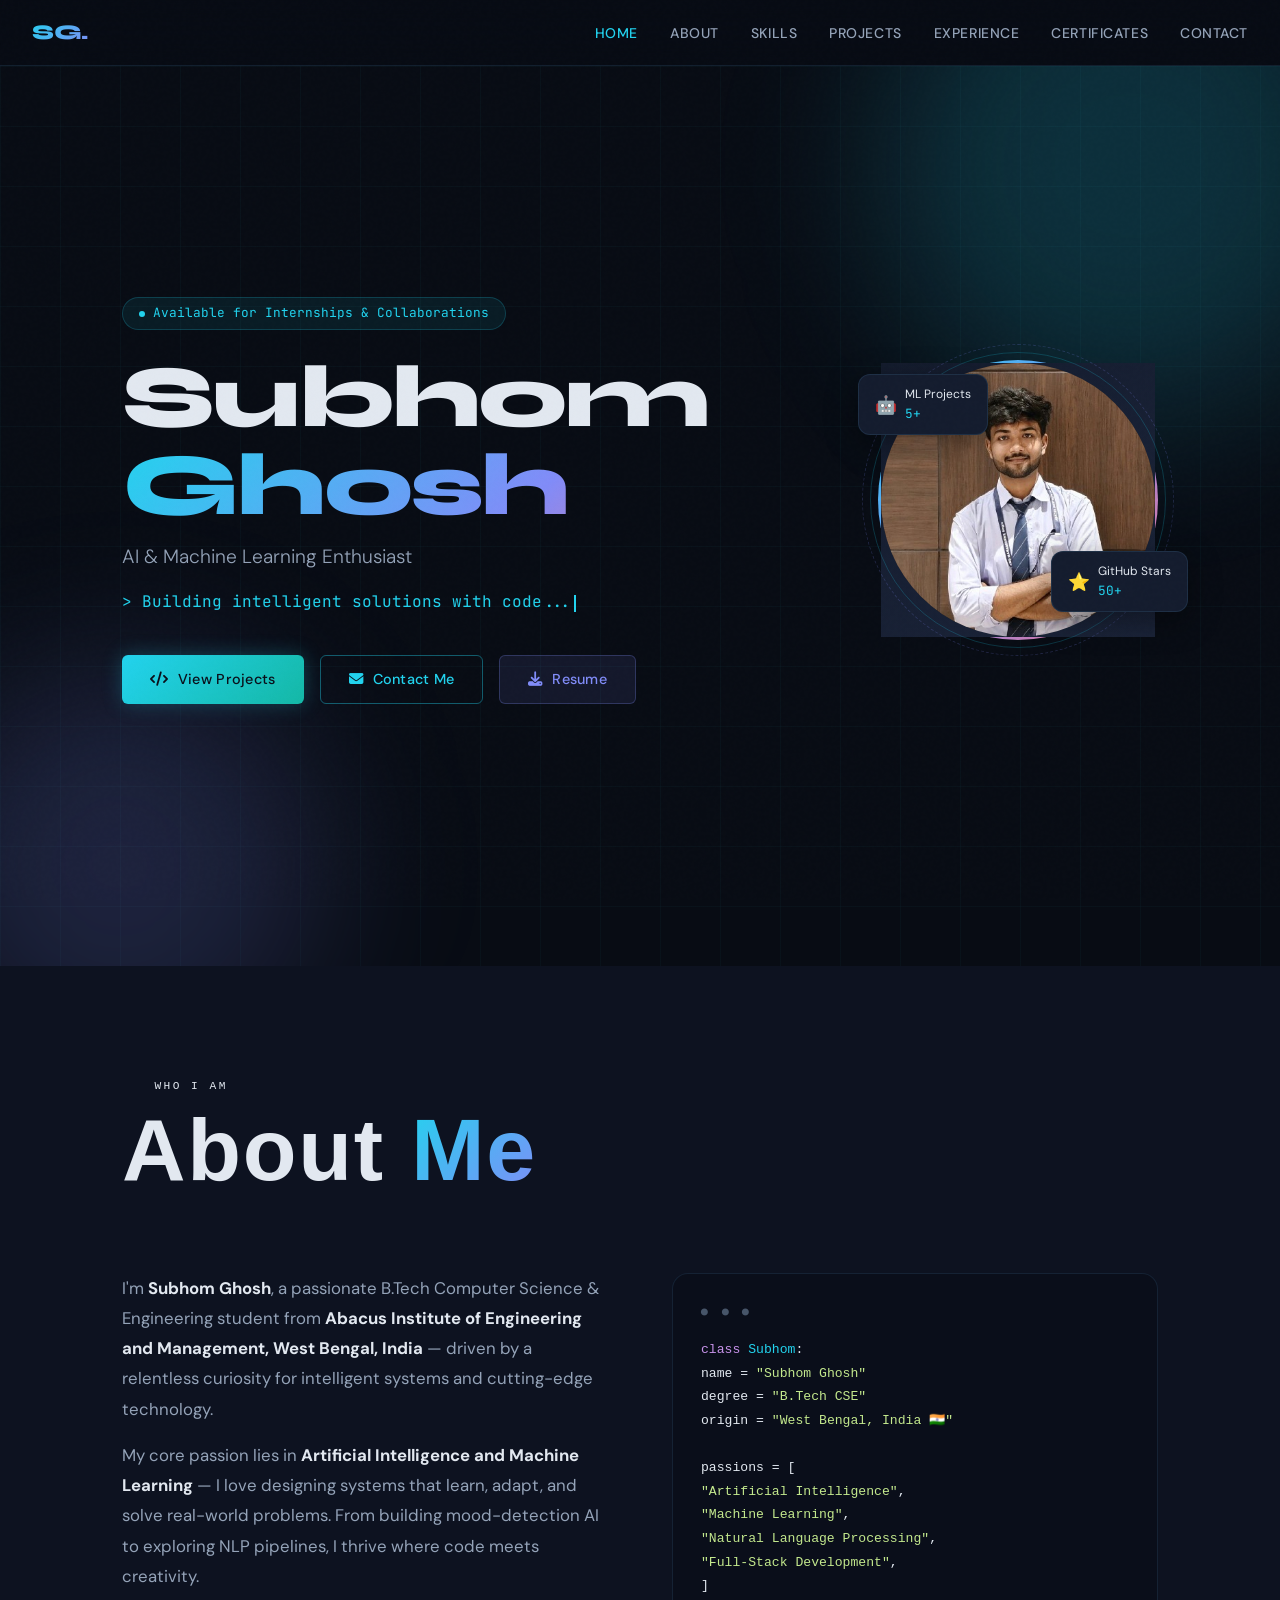
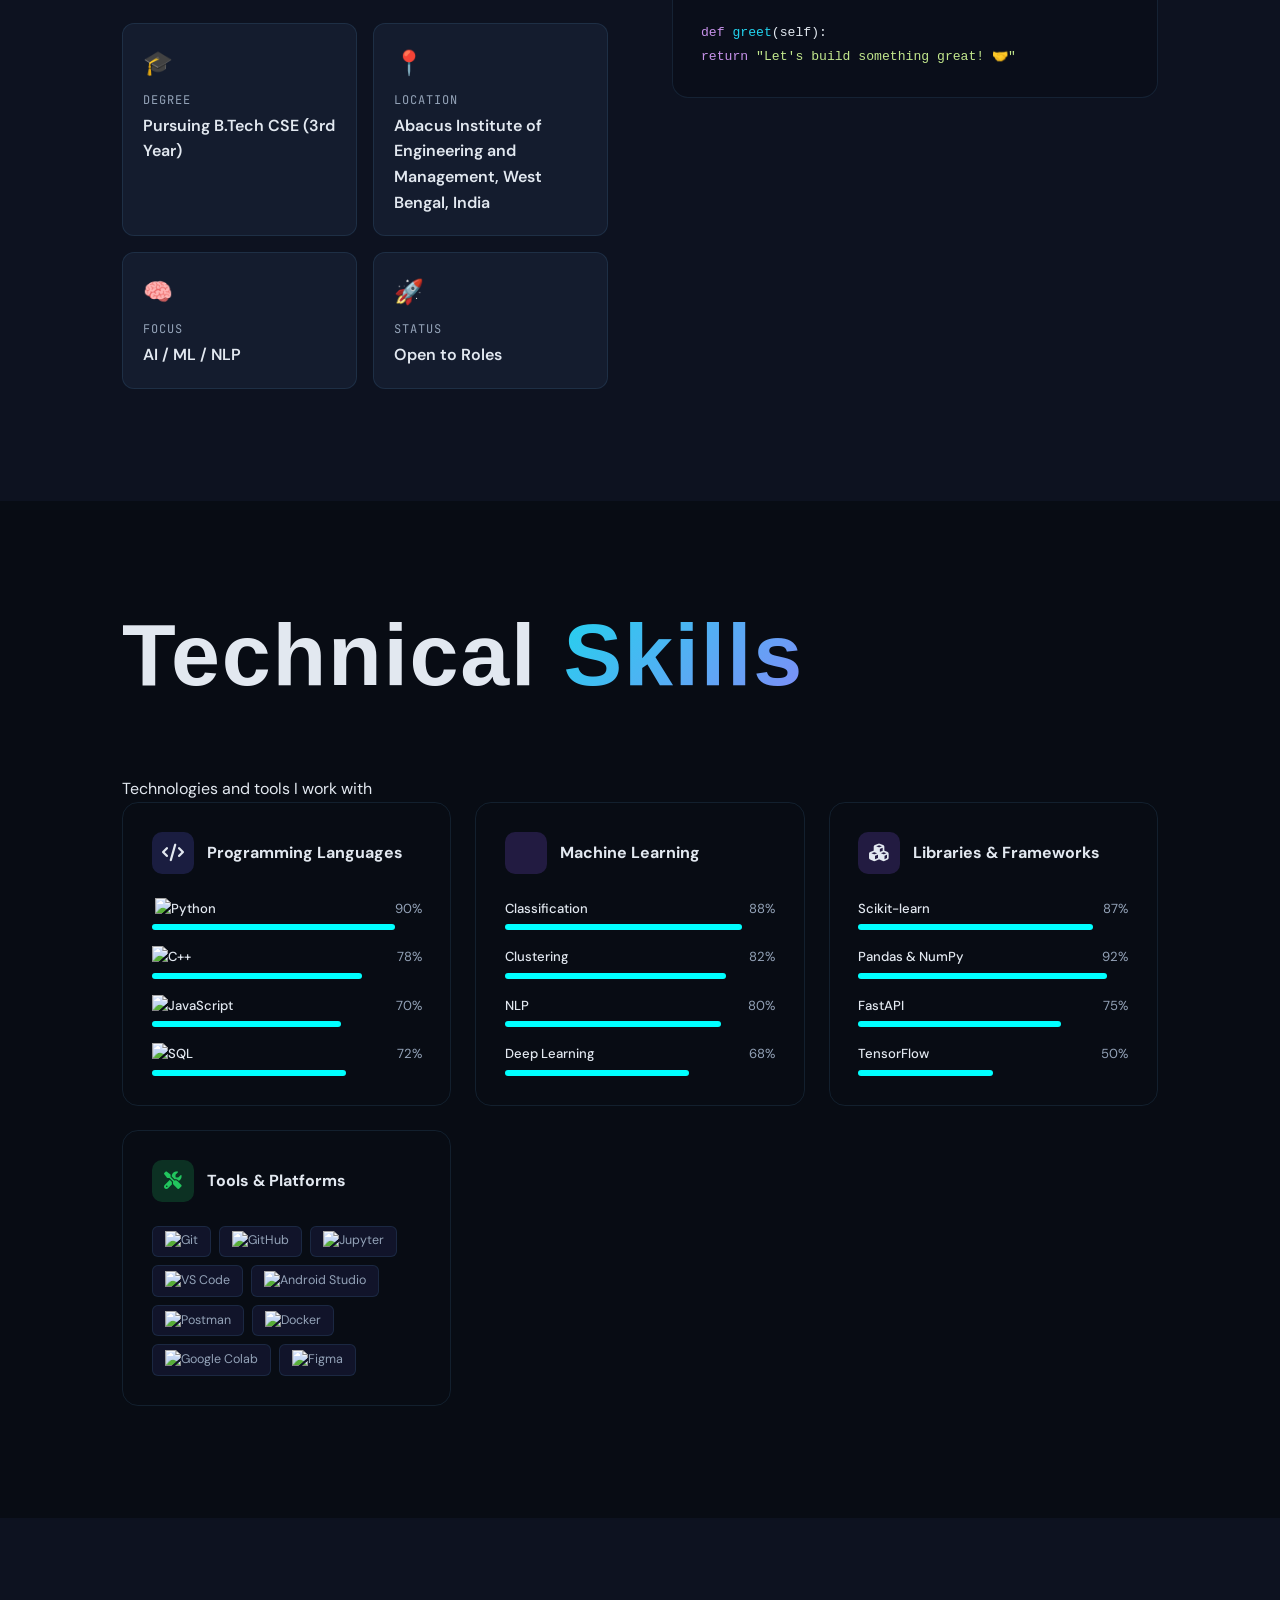
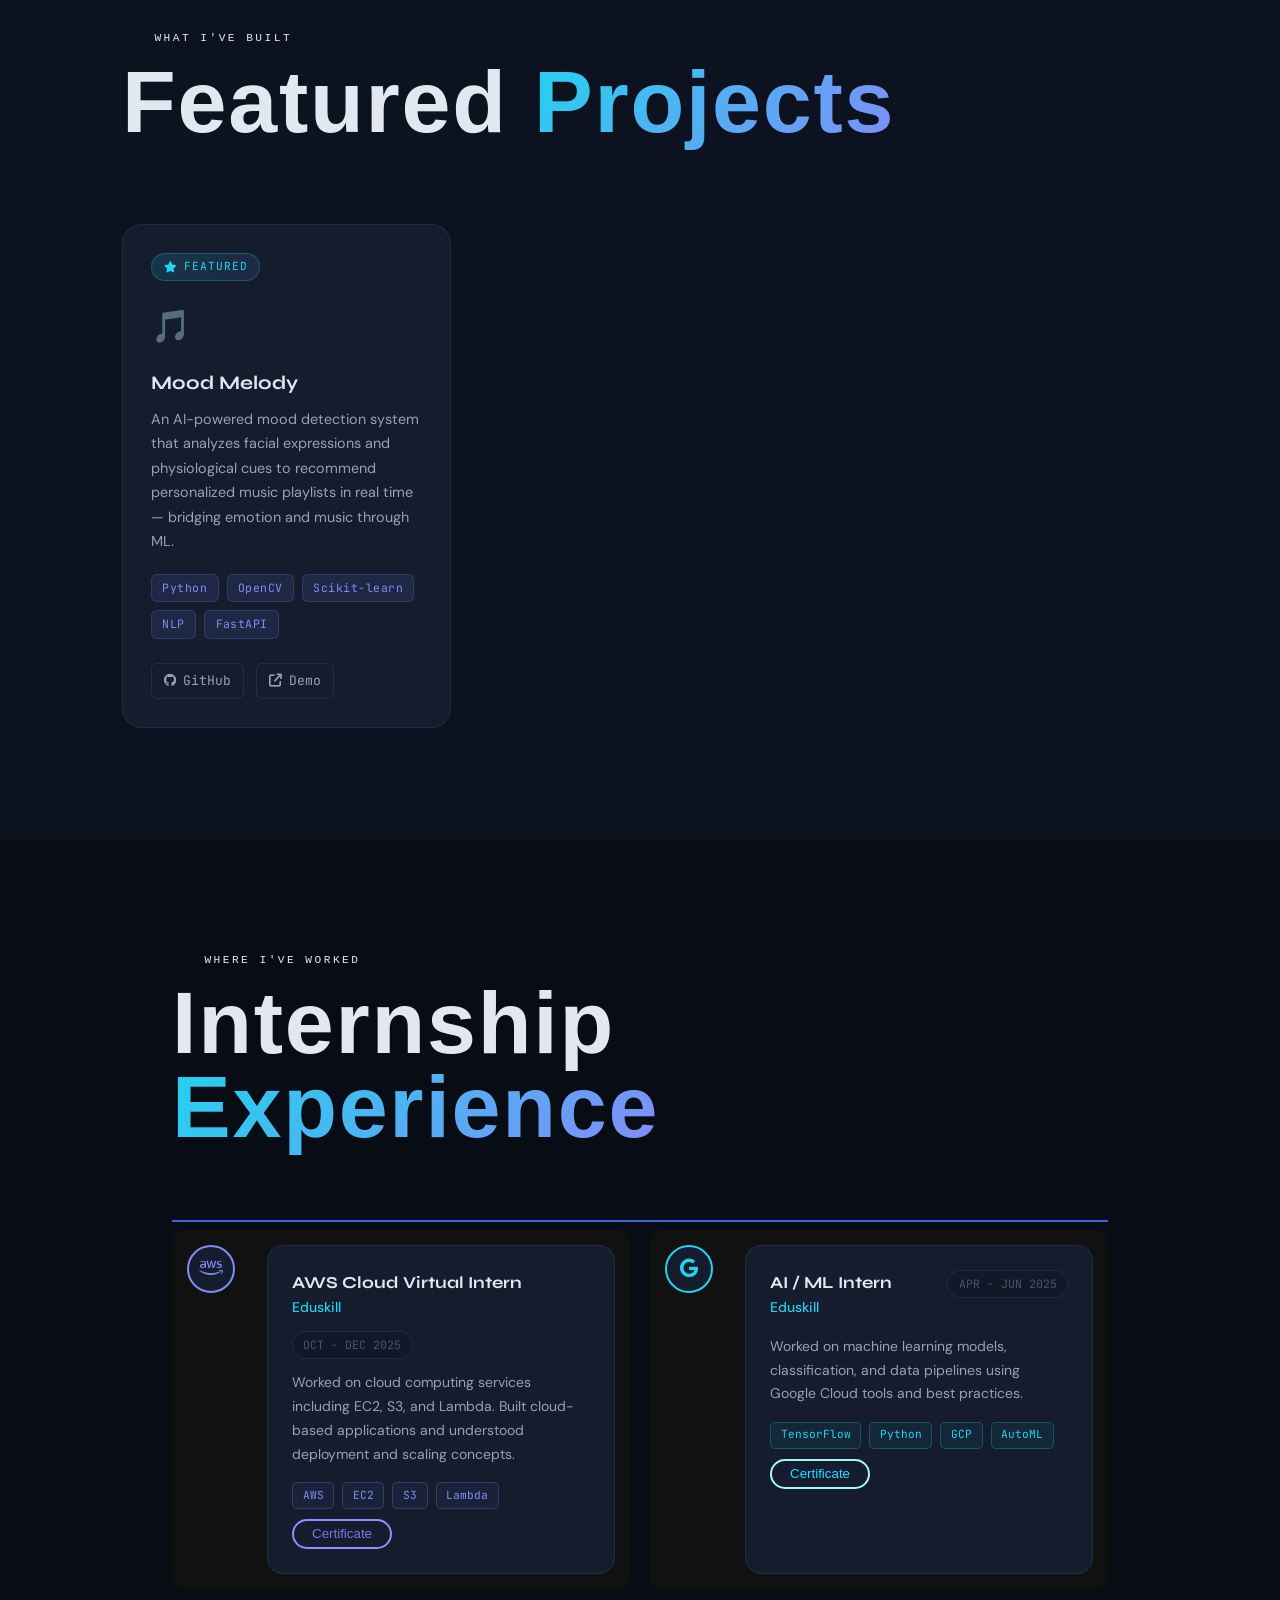
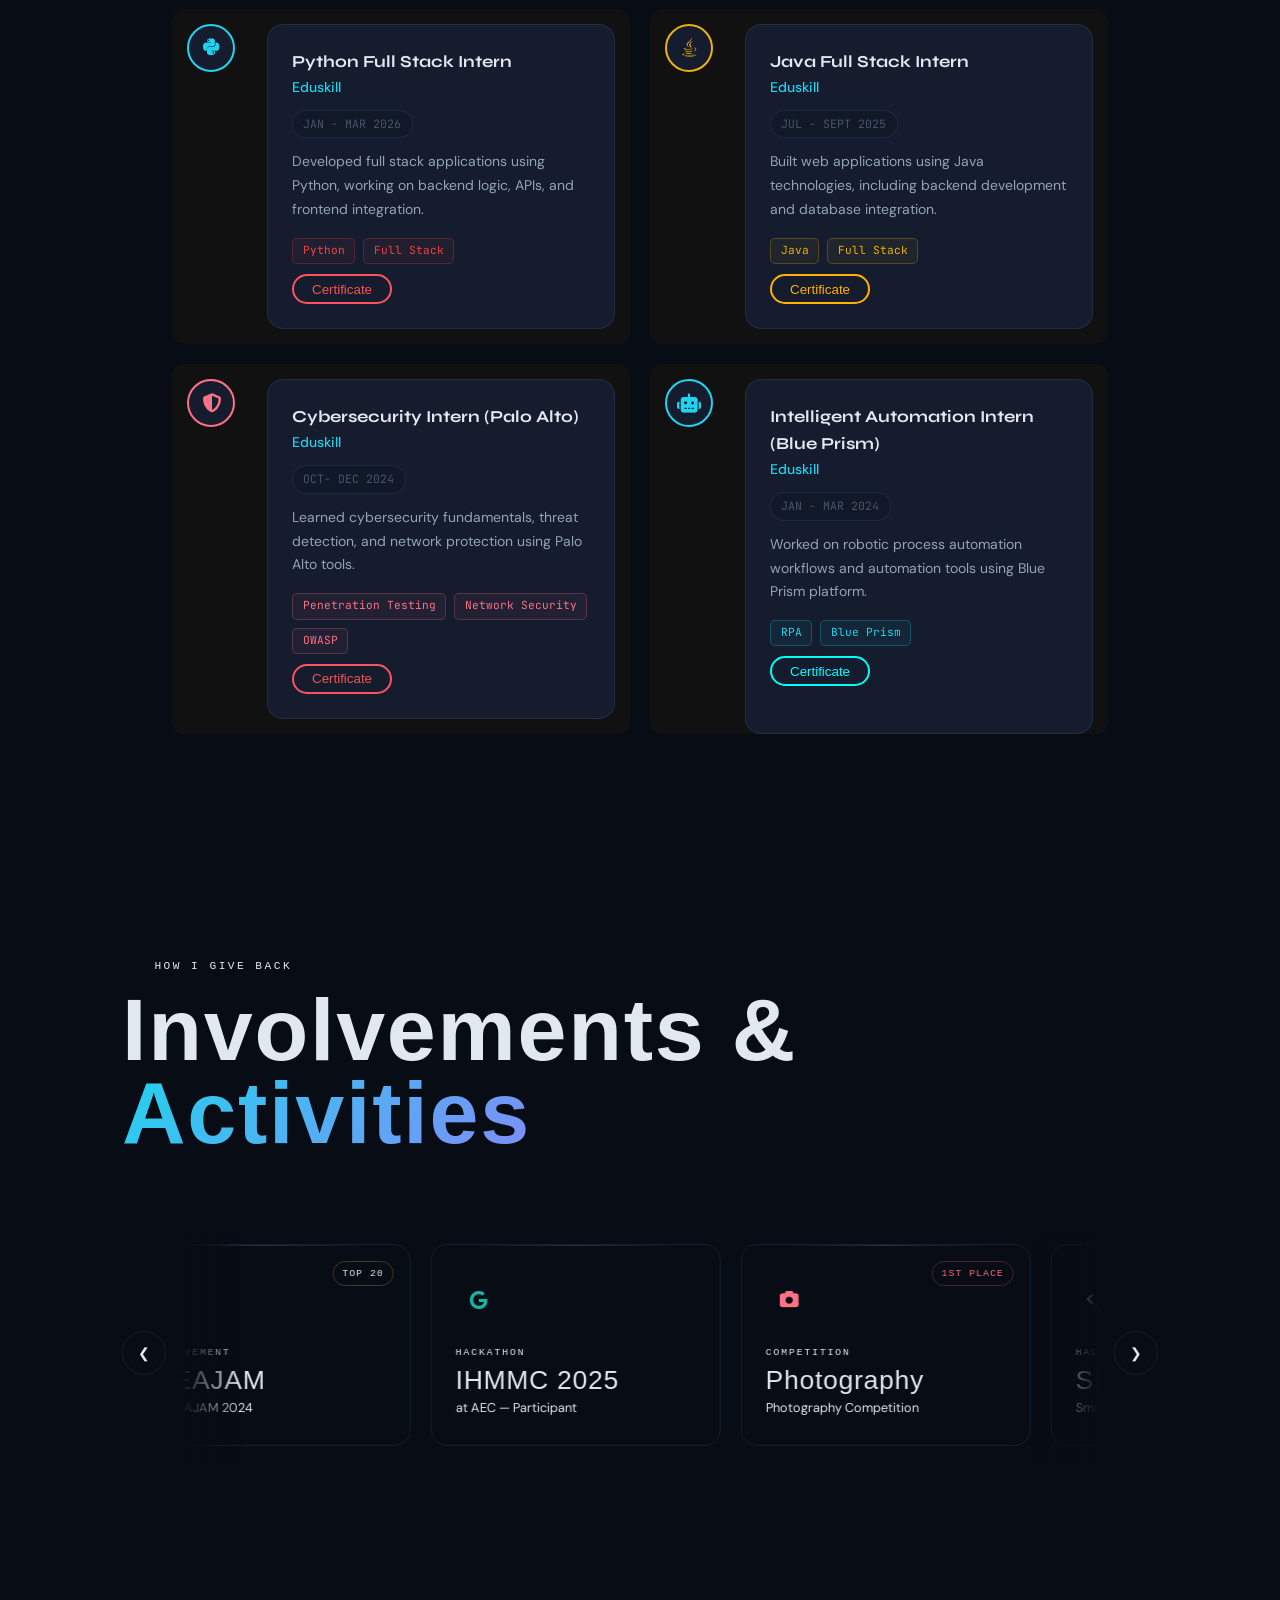
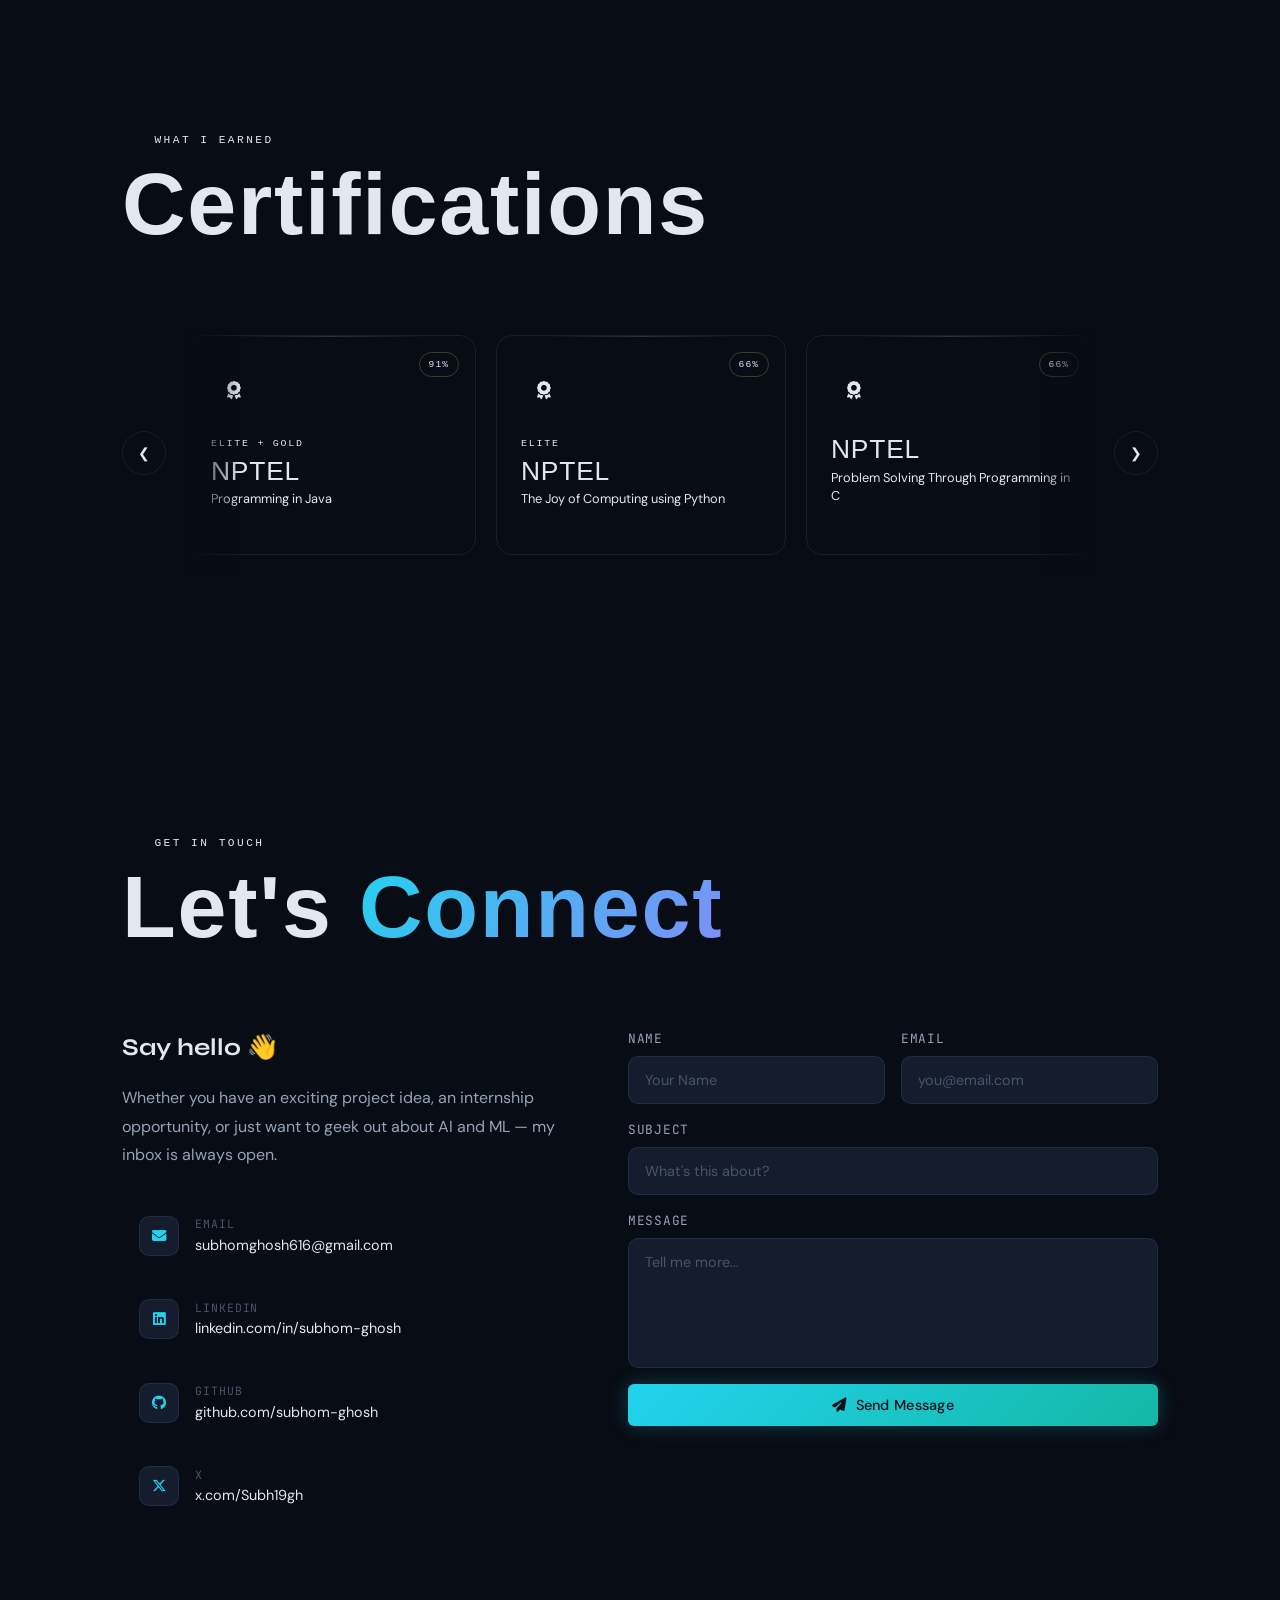
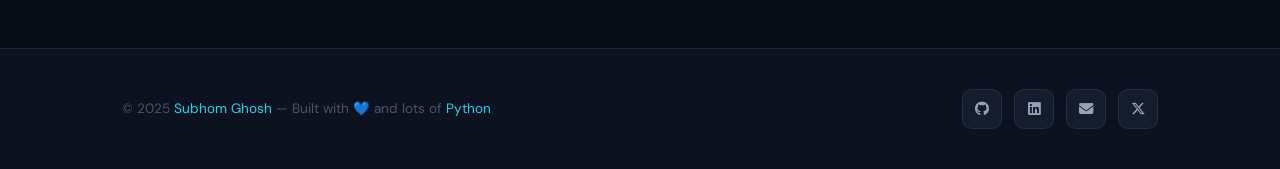
==== index.html @ 0a811b41 "first commit" ====
<!DOCTYPE html>
<html lang="en">

<head>
  <meta charset="UTF-8">
  <meta name="viewport" content="width=device-width, initial-scale=1.0">
  <title>Subhom Ghosh Portfolio</title>
  <link
    href="https://fonts.googleapis.com/css2?family=Syne:wght@400;600;700;800&family=DM+Sans:ital,wght@0,300;0,400;0,500;1,300&family=JetBrains+Mono:wght@400;500&display=swap"
    rel="stylesheet">
  <link rel="stylesheet" href="https://cdnjs.cloudflare.com/ajax/libs/font-awesome/6.5.0/css/all.min.css">
  <link rel="stylesheet" href="css/style.css">
</head>

<body>

  <!-- ─── NAV ────────────────────────────────────────────────────── -->
  <nav id="navbar">
    <div class="nav-logo">SG<span style="color:var(--cyan)">.</span></div>
    <ul class="nav-links" id="nav-links">
      <li><a href="#hero">Home</a></li>
      <li><a href="#about">About</a></li>
      <li><a href="#skills">Skills</a></li>
      <li><a href="#projects">Projects</a></li>
      <li><a href="#experience">Experience</a></li>
      <li><a href="#certifications">Certificates</a></li>
      <li><a href="#contact">Contact</a></li>
    </ul>
    <div class="hamburger" id="hamburger" onclick="toggleNav()">
      <span></span><span></span><span></span>
    </div>
  </nav>

  <!-- ─── HERO ─────────────────────────────────────────────────────── -->
  <section id="hero">

    <div class="orb orb-1"></div>
    <div class="orb orb-2"></div>
    <div class="container">
      <div class="hero-inner">
        <div class="hero-content">
          <div class="hero-badge">
            <span class="dot"></span>
            Available for Internships &amp; Collaborations
          </div>
          <h1 class="hero-name">
            <span class="first">Subhom</span>
            <span class="last">Ghosh</span>
          </h1>
          <p class="hero-title">AI &amp; Machine Learning Enthusiast</p>
          <div class="typed-wrap">
            &gt; <span id="typed-text"></span><span class="cursor"></span>
          </div>
          <div class="hero-actions">
            <a href="#projects" class="btn btn-primary"><i class="fas fa-code"></i> View Projects</a>
            <a href="#contact" class="btn btn-outline"><i class="fas fa-envelope"></i> Contact Me</a>
            <a href="#" class="btn btn-ghost" download><i class="fas fa-download"></i> Resume</a>
          </div>
        </div>

        <div class="hero-avatar">
          <div class="avatar-ring">
            <div class="avatar-inner">
              <div class="avatar-placeholder">
                <img src="images\1755184620330.jpg" alt="">
              </div>
            </div>
          </div>
          <div class="stat-chip chip-1">
            <span class="chip-icon">🤖</span>
            <div>
              <div class="chip-text">ML Projects</div>
              <div class="chip-val">5+</div>
            </div>
          </div>
          <div class="stat-chip chip-2">
            <span class="chip-icon">⭐</span>
            <div>
              <div class="chip-text">GitHub Stars</div>
              <div class="chip-val">50+</div>
            </div>
          </div>
        </div>
      </div>
    </div>
  </section>

  <!-- ─── ABOUT ─────────────────────────────────────────────────── -->
  <section id="about">
    <div class="container">
      <div class="section-label">Who I am</div>
      <div class="section-title">About <span>Me</span></div>
      <div class="divider">
        <div class="divider-line"></div>
      </div>
      <div class="about-grid">
        <div class="about-text reveal">
          <p>I'm <strong>Subhom Ghosh</strong>, a passionate B.Tech Computer Science &amp; Engineering student from
            <strong>Abacus Institute of Engineering and Management, West Bengal, India</strong> — driven by a relentless
            curiosity for intelligent systems and cutting-edge technology.</p>
          <p>My core passion lies in <strong>Artificial Intelligence and Machine Learning</strong> — I love designing
            systems that learn, adapt, and solve real-world problems. From building mood-detection AI to exploring NLP
            pipelines, I thrive where code meets creativity.</p>

          <div class="about-highlights">
            <div class="highlight-card reveal reveal-delay-1">
              <div class="hc-icon">🎓</div>
              <div class="hc-label">Degree</div>
              <div class="hc-val">Pursuing B.Tech CSE (3rd Year)</div>
            </div>
            <div class="highlight-card reveal reveal-delay-2">
              <div class="hc-icon">📍</div>
              <div class="hc-label">Location</div>
              <div class="hc-val">Abacus Institute of Engineering and Management, West Bengal, India</div>
            </div>
            <div class="highlight-card reveal reveal-delay-3">
              <div class="hc-icon">🧠</div>
              <div class="hc-label">Focus</div>
              <div class="hc-val">AI / ML / NLP</div>
            </div>
            <div class="highlight-card reveal reveal-delay-4">
              <div class="hc-icon">🚀</div>
              <div class="hc-label">Status</div>
              <div class="hc-val">Open to Roles</div>
            </div>
          </div>
        </div>
        <div class="code-block reveal reveal-delay-2">
          <code><span class="code-keyword">class</span> <span class="code-fn">Subhom</span>:</code>
          <code>  name   = <span class="code-str">"Subhom Ghosh"</span></code>
          <code>  degree = <span class="code-str">"B.Tech CSE"</span></code>
          <code>  origin = <span class="code-str">"West Bengal, India 🇮🇳"</span></code>
          <code>&nbsp;</code>
          <code>  passions = [</code>
          <code>    <span class="code-str">"Artificial Intelligence"</span>,</code>
          <code>    <span class="code-str">"Machine Learning"</span>,</code>
          <code>    <span class="code-str">"Natural Language Processing"</span>,</code>
          <code>    <span class="code-str">"Full-Stack Development"</span>,</code>
          <code>  ]</code>


          <code>&nbsp;</code>
          <code>  <span class="code-keyword">def</span> <span class="code-fn">greet</span>(self):</code>
          <code>    <span class="code-keyword">return</span> <span class="code-str">"Let's build something great! 🤝"</span></code>
        </div>
      </div>
    </div>
  </section>

  <!-- ─── SKILLS ────────────────────────────────────────────────── -->
  <section id="skills" class="section">
    <div class="container">
      <h2 class="section-title reveal">Technical <span class="gradient-text">Skills</span></h2>
      <div class="divider reveal"></div>
      <p class="section-subtitle reveal">Technologies and tools I work with</p>
      <div class="skills-grid">
        <!-- Programming -->
        <div class="skill-card reveal">
          <div class="skill-card-header">
            <div class="skill-icon purple"><i class="fas fa-code"></i></div>
            <span class="skill-card-title">Programming Languages</span>
          </div>
          <div class="skill-item">
            <div class="skill-row"><span class="name"> &nbsp;<img
                  src="https://images.icon-icons.com/2699/PNG/512/python_logo_icon_168886.png" alt="Python"
                  height="20px" width="20px"></span><span class="pct">90%</span></div>
            <div class="bar-bg" style="width:90% ; background-color:aqua">
              <div class="bar-fill" data-width="90"></div>
            </div>
          </div>
          <div class="skill-item">
            <div class="skill-row"><span class="name"><img
                  src="https://upload.wikimedia.org/wikipedia/commons/thumb/1/18/ISO_C%2B%2B_Logo.svg/1920px-ISO_C%2B%2B_Logo.svg.png"
                  height="20px" width="20px" alt="C++"></span><span class="pct">78%</span></div>
            <div class="bar-bg" style="width:78% ; background-color:aqua">
              <div class="bar-fill" data-width="78"></div>
            </div>
          </div>
          <div class="skill-item">
            <div class="skill-row"><span class="name"><img
                  src="https://static.vecteezy.com/system/resources/previews/027/127/463/non_2x/javascript-logo-javascript-icon-transparent-free-png.png"
                  height="20px" width="20px" alt="JavaScript"></span><span class="pct">70%</span></div>
            <div class="bar-bg" style="width:70% ; background-color:aqua">
              <div class="bar-fill" data-width="70"></div>
            </div>
          </div>
          <div class="skill-item">
            <div class="skill-row"><span class="name"><img
                  src="https://upload.wikimedia.org/wikipedia/commons/8/87/Sql_data_base_with_logo.png" height="20px"
                  width="40px" alt="SQL"></span><span class="pct">72%</span></div>
            <div class="bar-bg" style="width:72% ; background-color:aqua">
              <div class="bar-fill" data-width="72"></div>
            </div>
          </div>
        </div>
        <!-- ML -->
        <div class="skill-card reveal">
          <div class="skill-card-header">
            <div class="skill-icon violet"><i class="fa-solid fa-brain-circuit"></i></div>
            <span class="skill-card-title">Machine Learning</span>
          </div>
          <div class="skill-item">
            <div class="skill-row"><span class="name">Classification</span><span class="pct">88%</span></div>
            <div class="bar-bg" style="width:88% ; background-color:aqua">
              <div class="bar-fill" data-width="88"></div>
            </div>
          </div>
          <div class="skill-item">
            <div class="skill-row"><span class="name">Clustering</span><span class="pct">82%</span></div>
            <div class="bar-bg" style="width:82% ; background-color:aqua">
              <div class="bar-fill" data-width="82"></div>
            </div>
          </div>
          <div class="skill-item">
            <div class="skill-row"><span class="name">NLP</span><span class="pct">80%</span></div>
            <div class="bar-bg" style="width:80% ; background-color:aqua">
              <div class="bar-fill" data-width="80"></div>
            </div>
          </div>
          <div class="skill-item">
            <div class="skill-row"><span class="name">Deep Learning</span><span class="pct">68%</span></div>
            <div class="bar-bg" style="width:68% ; background-color:aqua">
              <div class="bar-fill" data-width="68"></div>
            </div>
          </div>
        </div>
        <!-- Libraries -->
        <div class="skill-card reveal">
          <div class="skill-card-header">
            <div class="skill-icon violet"><i class="fas fa-cubes"></i></div>
            <span class="skill-card-title">Libraries & Frameworks</span>
          </div>
          <div class="skill-item">
            <div class="skill-row"><span class="name">Scikit-learn</span><span class="pct">87%</span></div>
            <div class="bar-bg" style="width:87% ; background-color:aqua">
              <div class="bar-fill" data-width="87"></div>
            </div>
          </div>
          <div class="skill-item">
            <div class="skill-row"><span class="name">Pandas & NumPy</span><span class="pct">92%</span></div>
            <div class="bar-bg" style="width:92% ; background-color:aqua ">
              <div class="bar-fill" data-width="92"></div>
            </div>
          </div>
          <div class="skill-item">
            <div class="skill-row"><span class="name">FastAPI</span><span class="pct">75%</span></div>
            <div class="bar-bg" style="width:75% ; background-color:aqua">
              <div class="bar-fill" data-width="75"></div>
            </div>
          </div>
          <div class="skill-item">
            <div class="skill-row"><span class="name">TensorFlow</span><span class="pct">50%</span></div>
            <div class="bar-bg" style="width:50% ; background-color:aqua">
              <div class="bar-fill" data-width="50"></div>
            </div>
          </div>
        </div>
        <!-- Tools -->
        <div class="skill-card reveal">
          <div class="skill-card-header">
            <div class="skill-icon green"><i class="fas fa-tools"></i></div>
            <span class="skill-card-title">Tools & Platforms</span>
          </div>
          <div class="tool-tags">
            <span class="tool-tag"> <img
                src="https://upload.wikimedia.org/wikipedia/commons/thumb/3/3f/Git_icon.svg/3840px-Git_icon.svg.png"
                height="20px" alt="Git"></i> </span>
            <span class="tool-tag"> <img src="https://i.pinimg.com/736x/64/88/0b/64880b9b0fe5b53bbe3f7280d262b33f.jpg"
                height="20px" alt="GitHub"></span>
            <span class="tool-tag"> <img src="https://apps.memair.com/img/app_logos/jupyter.jpg" height="20px"
                alt="Jupyter"></span>
            <span class="tool-tag"> <img
                src="https://upload.wikimedia.org/wikipedia/commons/9/9a/Visual_Studio_Code_1.35_icon.svg" height="20px"
                alt="VS Code"></span>
            <span class="tool-tag"> <img src="https://keycheck.dev/app-icons/android-studio.png" height="20px"
                alt="Android Studio"></span>
            <span class="tool-tag"> <img
                src="https://th.bing.com/th/id/OIP.z2NK0qb7UTAYD7LpqWvg1QHaHa?o=7rm=3&rs=1&pid=ImgDetMain&o=7&rm=3"
                height="20px" alt="Postman"></span>
            <span class="tool-tag"> <img
                src="https://cdn4.iconfinder.com/data/icons/logos-and-brands/512/97_Docker_logo_logos-1024.png"
                height="20px" alt="Docker"></span>
            <span class="tool-tag"> <img
                src="https://images.seeklogo.com/logo-png/61/1/google-colab-logo-png_seeklogo-611585.png" height="20px"
                alt="Google Colab"></span>
            <span class="tool-tag"> <img
                src="https://thumbs.dreamstime.com/b/figma-mobile-app-icon-transparent-background-vector-illustration-collaborative-web-application-interface-design-361202754.jpg?w=576"
                height="20px" alt="Figma"></span>
          </div>
        </div>
      </div>
    </div>
  </section>

  <!-- ─── PROJECTS ──────────────────────────────────────────────── -->
  <section id="projects">
    <div class="container">
      <div class="section-label">What I've built</div>
      <div class="section-title">Featured <span>Projects</span></div>
      <div class="divider">
        <div class="divider-line"></div>
      </div>
      <div class="projects-grid">

        <!-- Mood Melody -->
        <div class="project-card reveal">
          <div class="project-featured-badge"><i class="fas fa-star"></i> Featured</div>
          <div class="project-icon">🎵</div>
          <div class="project-title">Mood Melody</div>
          <div class="project-desc">An AI-powered mood detection system that analyzes facial expressions and
            physiological cues to recommend personalized music playlists in real time — bridging emotion and music
            through ML.</div>
          <div class="tech-stack">
            <span class="tech-tag">Python</span>
            <span class="tech-tag">OpenCV</span>
            <span class="tech-tag">Scikit-learn</span>
            <span class="tech-tag">NLP</span>
            <span class="tech-tag">FastAPI</span>
          </div>
          <div class="project-links">
            <a href="#" class="project-link"><i class="fab fa-github"></i> GitHub</a>
            <a href="#" class="project-link"><i class="fas fa-arrow-up-right-from-square"></i> Demo</a>
          </div>
        </div>


      </div>
    </div>
  </section>

  <!-- ─── EXPERIENCE ─────────────────────────────────────────────── -->
  <section id="experience">
    <div class="container" style="max-width:1000px;">
      <div class="section-label">Where I've worked</div>
      <div class="section-title">Internship <span>Experience</span></div>
      <div class="divider">
        <div class="divider-line"></div>
      </div>
      <div class="timeline">

        <!-- AWS -->
        <div class="timeline-item reveal">
          <div class="timeline-dot purple"><i class="fa-brands fa-aws"></i></div>
          <div class="timeline-body">
            <div class="timeline-header">
              <div>
                <div class="timeline-role">AWS Cloud Virtual Intern</div>
                <div class="timeline-company">Eduskill</div>
              </div>
              <span class="timeline-date">OCT - DEC 2025</span>
            </div>
            <p class="timeline-desc">Worked on cloud computing services including EC2, S3, and Lambda. Built cloud-based
              applications and understood deployment and scaling concepts.</p>
            <div class="timeline-tags">
              <span class="timeline-tag tag-purple">AWS</span>
              <span class="timeline-tag tag-purple">EC2</span>
              <span class="timeline-tag tag-purple">S3</span>
              <span class="timeline-tag tag-purple">Lambda</span>
            </div>
            <a href="images/cloud virtual internship-subhom.pdf" target="_blank">
              <button class="awsbtn">Certificate</button>
            </a>
          </div>
        </div>

        <!-- AI ML -->
        <div class="timeline-item reveal reveal-delay-1">
          <div class="timeline-dot"><i class="fab fa-google"></i></div>
          <div class="timeline-body">
            <div class="timeline-header">
              <div>
                <div class="timeline-role">AI / ML Intern</div>
                <div class="timeline-company">Eduskill</div>
              </div>
              <span class="timeline-date">APR - JUN 2025</span>
            </div>
            <p class="timeline-desc">Worked on machine learning models, classification, and data pipelines using Google
              Cloud tools and best practices.</p>
            <div class="timeline-tags">
              <span class="timeline-tag tag-cyan">TensorFlow</span>
              <span class="timeline-tag tag-cyan">Python</span>
              <span class="timeline-tag tag-cyan">GCP</span>
              <span class="timeline-tag tag-cyan">AutoML</span>
            </div>
            <a href="images/GOOGLE AIML CERTIFICATES-subhom.pdf" target="_blank">
              <button class="mlbtn">Certificate</button>
            </a>
          </div>
        </div>

        <!-- Python Fullstack -->
        <div class="timeline-item reveal reveal-delay-2">
          <div class="timeline-dot green"><i class="fa-brands fa-python"></i></div>
          <div class="timeline-body">
            <div class="timeline-header">
              <div>
                <div class="timeline-role">Python Full Stack Intern</div>
                <div class="timeline-company">Eduskill</div>
              </div>
              <span class="timeline-date">JAN - MAR 2026</span>
            </div>
            <p class="timeline-desc">Developed full stack applications using Python, working on backend logic, APIs, and
              frontend integration.</p>
            <div class="timeline-tags">
              <span class="timeline-tag tag-red">Python</span>
              <span class="timeline-tag tag-red">Full Stack</span>
            </div>
            <a href="images\Python Fullstack Developer Virtual Internship.pdf" target="_blank"><button
                class="pythonbtn">Certificate</button></a>
          </div>
        </div>

        <!-- Java Fullstack -->
        <div class="timeline-item reveal reveal-delay-3">
          <div class="timeline-dot yellow"><i class="fab fa-java"></i></div>
          <div class="timeline-body">
            <div class="timeline-header">
              <div>
                <div class="timeline-role">Java Full Stack Intern</div>
                <div class="timeline-company">Eduskill</div>
              </div>
              <span class="timeline-date">JUL - SEPT 2025</span>
            </div>
            <p class="timeline-desc">Built web applications using Java technologies, including backend development and
              database integration.</p>
            <div class="timeline-tags">
              <span class="timeline-tag tag-yellow">Java</span>
              <span class="timeline-tag tag-yellow">Full Stack</span>
            </div>
            <a href="images\Eduskill_Java-subhom.pdf" target="_blank">
              <button class="javabtn">Certificate</button>
            </a>
          </div>
        </div>

        <!-- Cybersecurity -->
        <div class="timeline-item reveal reveal-delay-4">
          <div class="timeline-dot rose"><i class="fas fa-shield-halved"></i></div>
          <div class="timeline-body">
            <div class="timeline-header">
              <div>
                <div class="timeline-role">Cybersecurity Intern (Palo Alto)</div>
                <div class="timeline-company">Eduskill</div>
              </div>
              <span class="timeline-date">OCT- DEC 2024</span>
            </div>
            <p class="timeline-desc">Learned cybersecurity fundamentals, threat detection, and network protection using
              Palo Alto tools.</p>
            <div class="timeline-tags">
              <span class="timeline-tag tag-rose">Penetration Testing</span>
              <span class="timeline-tag tag-rose">Network Security</span>
              <span class="timeline-tag tag-rose">OWASP</span>
            </div>
            <a href="images\CYBER.pdf" target="_blank">
              <button class="palobtn">Certificate</button>
            </a>
          </div>
        </div>

        <!-- Blue Prism -->
        <div class="timeline-item reveal reveal-delay-6">
          <div class="timeline-dot cyan"><i class="fas fa-robot"></i></div>
          <div class="timeline-body">
            <div class="timeline-header">
              <div>
                <div class="timeline-role">Intelligent Automation Intern (Blue Prism)</div>
                <div class="timeline-company">Eduskill</div>
              </div>
              <span class="timeline-date">JAN - MAR 2024</span>
            </div>
            <p class="timeline-desc">Worked on robotic process automation workflows and automation tools using Blue
              Prism platform.</p>
            <div class="timeline-tags">
              <span class="timeline-tag tag-cyan">RPA</span>
              <span class="timeline-tag tag-cyan">Blue Prism</span>
            </div>
            <a href="images\SUBHOM   GHOSH  598811.pdf" target="_blank">
              <button class="blueprismbtn">Certificate</button>
            </a>
          </div>
        </div>

      </div>
    </div>
  </section>
  <style>
    .timeline {
      display: grid;
      grid-template-columns: repeat(auto-fit, minmax(300px, 1fr));
      gap: 20px;
      position: relative;
    }

    .timeline::before {
      content: "";
      position: absolute;
      top: -10px;
      left: 0;
      width: 100%;
      height: 2px;
      background: #405DE6;
    }

    /* optional: card look improve */
    .timeline-item {
      background: #111;
      border-radius: 12px;
      padding: 15px;
      transition: 0.3s;
    }

    .timeline-item:hover {
      transform: translateY(-5px);
      box-shadow: 0 8px 20px rgba(0, 0, 0, 0.3);
    }
  </style>

  <!-- ─── INVOLVEMENT────────────────────────────────────────────── -->
  <section id="leadership">
  <div class="container">

    <div class="section-label">How I give back</div>

    <div class="section-title">Involvements &amp; <span>Activities</span></div>

    <div class="divider">
      <div class="divider-line"></div>
    </div>

    <div class="slider-wrapper">
      <button class="slide-btn left" id="btnLeft" aria-label="Previous">&#10094;</button>

      <div class="track-outer">
        <div class="leadership-grid" id="slider">

          <!-- Card 1 — Gold: Top 20 -->
          <div class="leadership-card card-gold">
            <span class="rank-badge rank-gold">Top 20</span>
            <div class="lc-icon icon-gold"><i class="fas fa-award"></i></div>
            <div class="lc-badge">Achievement</div>
            <div class="lc-org">IDEAJAM</div>
            <div class="lc-role">JIS IDEAJAM 2024</div>
          </div>

          <!-- Card 2 — Teal: IHMMC -->
          <div class="leadership-card card-teal">
            <div class="lc-icon icon-teal"><i class="fab fa-google"></i></div>
            <div class="lc-badge">Hackathon</div>
            <div class="lc-org">IHMMC 2025</div>
            <div class="lc-role">at AEC &mdash; Participant</div>
          </div>

          <!-- Card 3 — Rose: Photography -->
          <div class="leadership-card card-rose">
            <span class="rank-badge rank-rose">1st Place</span>
            <div class="lc-icon icon-rose"><i class="fas fa-camera"></i></div>
            <div class="lc-badge">Competition</div>
            <div class="lc-org">Photography</div>
            <div class="lc-role">Photography Competition</div>
          </div>

          <!-- Card 4 — Sky: SIH -->
          <div class="leadership-card card-sky">
            
            <div class="lc-icon icon-sky"><i class="fas fa-code"></i></div>
            <div class="lc-badge">Hackathon</div>
            <div class="lc-org">SIH</div>
            <div class="lc-role">Smart India Hackathon College Level</div>
          </div>

          <!-- Card 5 — Lime: Tech Fest -->
          <div class="leadership-card card-lime">
            <div class="lc-icon icon-lime"><i class="fas fa-laptop-code"></i></div>
            <div class="lc-badge">Event</div>
            <div class="lc-org">Tech Fest</div>
            <div class="lc-role">Participant</div>
          </div>

          <!-- Card 6 — Lime: FOSET -->
          <div class="leadership-card card-violet">
            <div class="lc-icon icon-violet"><i class="fa-brands fa-google-scholar"></i></div>
            <div class="lc-badge">Paper Publication</div>
            <div class="lc-org">FOSET</div>
            <div class="lc-role">Presenter</div>
          </div>


        </div>
      </div>

      <button class="slide-btn right" id="btnRight" aria-label="Next">&#10095;</button>
    </div>

    <!-- Dots -->
    <div class="slider-dots" id="dots"></div>

  </div>
</section>


<!-- Certifications -->
<section id="certifications">
  <div class="container">

    <div class="section-label">What I earned</div>

    <div class="section-title">Certifications </div>

    <div class="divider">
      <div class="divider-line"></div>
    </div>

    <div class="slider-wrapper">
      <button class="slide-btn left" id="btnLeft" aria-label="Previous">&#10094;</button>

      <div class="track-outer">
        <div class="certifications-grid" id="slider">

          <!-- Card 1 — Gold: NPTEL -->
          <div class="certifications-card card-gold">
            <span class="rank-badge rank-gold">91%</span>
            <div class="lc-icon icon-gold"><i class="fas fa-award"></i></div>
            <div class="lc-badge">Elite + Gold</div>
            <div class="lc-org">NPTEL</div>
            <div class="lc-role">Programming in Java</div>
          </div>

          <!-- Card 2 — Teal: NPTEL -->
          <div class="certifications-card card-gold">
            <span class="rank-badge rank-gold">66%</span>
            <div class="lc-icon icon-gold"><i class="fas fa-award"></i></div>
            <div class="lc-badge">Elite</div>
            <div class="lc-org">NPTEL</div>
            <div class="lc-role">The Joy of Computing using Python</div>
          </div>

          <!-- Card 3 — Rose: NPTEL -->
          <div class="certifications-card card-gold">
            <span class="rank-badge rank-gold">66%</span>
            <div class="lc-icon icon-gold"><i class="fas fa-award"></i></div>
            <div class="lc-badge"></div>
            <div class="lc-org">NPTEL</div>
            <div class="lc-role">Problem Solving Through Programming in C</div>
          </div>

          <!-- Card 4 — Sky: SIH -->
          <div class="certifications-card card-sky">
            
            <div class="lc-icon icon-sky"><i class="fa-brands fa-aws"></i></div>
            <div class="lc-badge">Training Badge</div>
            <div class="lc-org">AWS</div>
            <div class="lc-role">AWS Academy Graduate-Cloud Foundation</div>
          </div>

          <!-- Card 5 — Lime: Tech Fest -->
          <div class="certifications-card card-lime">
            <div class="lc-icon icon-lime"><i class="fas fa-laptop-code"></i></div>
            <div class="lc-badge">Event</div>
            <div class="lc-org">Tech Fest</div>
            <div class="lc-role">Participant</div>
          </div>

        </div>
      </div>

      <button class="slide-btn right" id="btnRight" aria-label="Next">&#10095;</button>
    </div>

    <!-- Dots -->
    <div class="slider-dots" id="dots"></div>

  </div>
</section>




  <!-- ─── CONTACT ───────────────────────────────────────────────── -->
  <section id="contact">
    <div class="container">
      <div class="section-label">Get in touch</div>
      <div class="section-title">Let's <span>Connect</span></div>
      <div class="divider">
        <div class="divider-line"></div>
      </div>
      <div class="contact-layout">
        <div class="contact-info reveal">
          <h3>Say hello 👋</h3>
          <p>Whether you have an exciting project idea, an internship opportunity, or just want to geek out about AI and
            ML — my inbox is always open.</p>
          <a href="mailto:subhomghosh616@gmail.com" class="contact-item">
            <div class="contact-item-icon"><i class="fas fa-envelope"></i></div>
            <div>
              <div class="contact-item-label">Email</div>
              <div class="contact-item-val">subhomghosh616@gmail.com</div>
            </div>
          </a>
          <a href="https://www.linkedin.com/in/subhom-ghosh-6034342a8/" target="_blank" class="contact-item">
            <div class="contact-item-icon"><i class="fab fa-linkedin"></i></div>
            <div>
              <div class="contact-item-label">LinkedIn</div>
              <div class="contact-item-val">linkedin.com/in/subhom-ghosh</div>
            </div>
          </a>
          <a href="https://github.com/subhom-ghosh" target="_blank" class="contact-item">
            <div class="contact-item-icon"><i class="fab fa-github"></i></div>
            <div>
              <div class="contact-item-label">GitHub</div>
              <div class="contact-item-val">github.com/subhom-ghosh</div>
            </div>
          </a>
          <a href="https://x.com/Subh19gh" target="_blank" class="contact-item">
            <div class="contact-item-icon"><i class="fa-brands fa-x-twitter"></i></div>
            <div>
              <div class="contact-item-label">X</div>
              <div class="contact-item-val">x.com/Subh19gh</div>
            </div>
          </a>
        </div>

        <form class="contact-form reveal reveal-delay-1" onsubmit="handleSubmit(event)">
          <div class="form-row">
            <div class="form-group">
              <label for="name">Name</label>
              <input id="name" type="text" placeholder="Your Name" required>
            </div>
            <div class="form-group">
              <label for="email">Email</label>
              <input id="email" type="email" placeholder="you@email.com" required>
            </div>
          </div>
          <div class="form-group">
            <label for="subject">Subject</label>
            <input id="subject" type="text" placeholder="What's this about?">
          </div>
          <div class="form-group">
            <label for="message">Message</label>
            <textarea id="message" placeholder="Tell me more..." required></textarea>
          </div>
          <button type="submit" class="btn btn-primary" style="width:100%;justify-content:center;">
            <i class="fas fa-paper-plane"></i> Send Message
          </button>
        </form>
      </div>
    </div>
  </section>

  <!-- ─── FOOTER ────────────────────────────────────────────────── -->
  <footer>
    <div class="container">
      <div class="footer-inner">
        <div class="footer-copy">
          © 2025 <span>Subhom Ghosh</span> — Built with 💙 and lots of <span>Python</span>
        </div>
        <div class="social-links">
          <a href="https://github.com/subhom-ghosh" target="_blank" class="social-link"><i
              class="fab fa-github"></i></a>
          <a href="https://www.linkedin.com/in/subhom-ghosh-6034342a8/" target="_blank" class="social-link"><i
              class="fab fa-linkedin"></i></a>
          <a href="mailto:subhomghosh616@gmail.com" class="social-link"><i class="fas fa-envelope"></i></a>
          <a href="https://x.com/Subh19gh" target="_blank" class="social-link"><i
              class="fab fa-x-twitter"></i></a>
        </div>
      </div>
    </div>
  </footer>
  <script src="js/script.js"></script>

</body>

<script src="https://cdn.jsdelivr.net/npm/emailjs-com@3/dist/email.min.js"></script>

</html>
---- css/style.css ----
/* ─── RESET & VARIABLES ─────────────────────────────────────── */
  *, *::before, *::after { box-sizing: border-box; margin: 0; padding: 0; }

  :root {
    --bg:        #080c14;
    --bg2:       #0d1220;
    --bg3:       #111827;
    --surface:   #141c2e;
    --surface2:  #1a2338;
    --border:    rgba(99,179,237,.12);
    --cyan:      #22d3ee;
    --teal:      #14b8a6;
    --indigo:    #818cf8;
    --rose:      #fb7185;
    --text:      #e2e8f0;
    --muted:     #94a3b8;
    --dim:       #475569;
    --glow-c:    rgba(34,211,238,.18);
    --glow-i:    rgba(129,140,248,.18);
    --blue: #3b82f6;
    --yellow: #eab308;
    --red: #ef4444;
    --green: #22c55e;
    --font-head: 'Syne', sans-serif;
    --font-body: 'DM Sans', sans-serif;
    --font-mono: 'JetBrains Mono', monospace;
  }

  html { scroll-behavior: smooth; }
  body {
    font-family: var(--font-body);
    background: var(--bg);
    color: var(--text);
    overflow-x: hidden;
    line-height: 1.6;
  }

  /* ─── SCROLLBAR ──────────────────────────────────────────────── */
  ::-webkit-scrollbar { width: 4px; }
  ::-webkit-scrollbar-track { background: var(--bg); }
  ::-webkit-scrollbar-thumb { background: var(--cyan); border-radius: 2px; }

  /* ─── NOISE OVERLAY ──────────────────────────────────────────── */
  body::before {
    content: '';
    position: fixed; inset: 0;
    background-image: url("data:image/svg+xml,%3Csvg viewBox='0 0 256 256' xmlns='http://www.w3.org/2000/svg'%3E%3Cfilter id='n'%3E%3CfeTurbulence type='fractalNoise' baseFrequency='0.9' numOctaves='4' stitchTiles='stitch'/%3E%3C/filter%3E%3Crect width='100%25' height='100%25' filter='url(%23n)' opacity='0.03'/%3E%3C/svg%3E");
    pointer-events: none; z-index: 9999; opacity: .4;
  }

  /* ─── NAV ────────────────────────────────────────────────────── */
  nav {
    position: fixed; top: 0; left: 0; right: 0; z-index: 100;
    padding: 1rem 2rem;
    display: flex; align-items: center; justify-content: space-between;
    background: rgba(8,12,20,.8);
    backdrop-filter: blur(16px);
    border-bottom: 1px solid var(--border);
    transition: all .3s;
  }
  .nav-logo {
    font-family: var(--font-head); font-weight: 800; font-size: 1.3rem;
    background: linear-gradient(135deg, var(--cyan), var(--indigo));
    -webkit-background-clip: text; background-clip: text; -webkit-text-fill-color: transparent;
    letter-spacing: -.02em;
  }
  .nav-links { display: flex; gap: 2rem; list-style: none; }
  .nav-links a {
    color: var(--muted); text-decoration: none; font-size: .875rem;
    font-weight: 500; letter-spacing: .04em; text-transform: uppercase;
    transition: color .2s; position: relative;
  }
  .nav-links a::after {
    content: ''; position: absolute; bottom: -4px; left: 0; right: 0;
    height: 1px; background: var(--cyan); transform: scaleX(0);
    transition: transform .25s; transform-origin: left;
  }
  .nav-links a:hover { color: var(--cyan); }
  .nav-links a:hover::after { transform: scaleX(1); }
  .hamburger { display: none; flex-direction: column; gap: 5px; cursor: pointer; }
  .hamburger span { display: block; width: 24px; height: 2px; background: var(--muted); transition: .3s; }

  /* ─── SECTION BASICS ─────────────────────────────────────────── */
  section { padding: 7rem 0; }
  .container { max-width: 1100px; margin: 0 auto; padding: 0 2rem; }
  .section-label {
    font-family: var(--font-mono); font-size: .75rem; color: var(--cyan);
    letter-spacing: .15em; text-transform: uppercase; margin-bottom: .75rem;
  }
  .section-title {
    font-family: var(--font-head); font-size: clamp(2rem,4vw,2.8rem);
    font-weight: 800; line-height: 1.1; color: var(--text); margin-bottom: 1.25rem;
  }
  .section-title span {
    background: linear-gradient(135deg, var(--cyan), var(--indigo));
    -webkit-background-clip: text; -webkit-text-fill-color: transparent;
  }
  .divider {
    display: flex; align-items: center; gap: 1rem; margin-bottom: 3.5rem;
  }
  .divider-line {
    height: 1px; flex: 1;
    background: linear-gradient(to right, var(--cyan), transparent);
  }

  /* ─── BUTTONS ────────────────────────────────────────────────── */
  .btn {
    display: inline-flex; align-items: center; gap: .6rem;
    padding: .75rem 1.75rem; border-radius: 6px; font-weight: 500;
    font-size: .9rem; cursor: pointer; transition: all .25s; text-decoration: none;
    font-family: var(--font-body); letter-spacing: .02em; border: none;
  }
  .btn-primary {
    background: linear-gradient(135deg, var(--cyan), var(--teal));
    color: #0a0f1a; box-shadow: 0 0 20px rgba(34,211,238,.25);
  }
  .btn-primary:hover { transform: translateY(-2px); box-shadow: 0 0 32px rgba(34,211,238,.45); }
  .btn-outline {
    background: transparent; color: var(--cyan);
    border: 1px solid rgba(34,211,238,.4);
  }
  .btn-outline:hover { background: rgba(34,211,238,.08); border-color: var(--cyan); transform: translateY(-2px); }
  .btn-ghost {
    background: rgba(129,140,248,.1); color: var(--indigo);
    border: 1px solid rgba(129,140,248,.25);
  }
  .btn-ghost:hover { background: rgba(129,140,248,.2); transform: translateY(-2px); }

  /* ─── HERO ───────────────────────────────────────────────────── */
  #hero {
    min-height: 100vh; display: flex; align-items: center;
    position: relative; overflow: hidden;
    padding-top: 5rem;
  }
  /* Animated grid background */
  #hero::before {
    content: '';
    position: absolute; inset: 0;
    background-image:
      linear-gradient(rgba(34,211,238,.03) 1px, transparent 1px),
      linear-gradient(90deg, rgba(34,211,238,.03) 1px, transparent 1px);
    background-size: 60px 60px;
    animation: gridScroll 20s linear infinite;
  }
  @keyframes gridScroll {
    0% { transform: translateY(0); }
    100% { transform: translateY(60px); }
  }
  /* Glowing orbs */
  .orb {
    position: absolute; border-radius: 50%; filter: blur(80px);
    animation: orb-float 8s ease-in-out infinite;
    pointer-events: none;
  }
  .orb-1 { width: 500px; height: 500px; background: var(--glow-c); top: -150px; right: -100px; }
  .orb-2 { width: 400px; height: 400px; background: var(--glow-i); bottom: -100px; left: -80px; animation-delay: -4s; }
  @keyframes orb-float {
    0%,100% { transform: translate(0,0) scale(1); }
    50% { transform: translate(20px,-30px) scale(1.05); }
  }

  .hero-inner {
    display: grid; grid-template-columns: 1fr auto; gap: 4rem;
    align-items: center; position: relative; z-index: 1; width: 100%;
  }
  .hero-badge {
    display: inline-flex; align-items: center; gap: .5rem;
    background: rgba(34,211,238,.08); border: 1px solid rgba(34,211,238,.2);
    border-radius: 100px; padding: .35rem 1rem; font-size: .8rem;
    color: var(--cyan); font-family: var(--font-mono); margin-bottom: 1.5rem;
    animation: fadeUp .6s ease both;
  }
  .hero-badge .dot {
    width: 6px; height: 6px; border-radius: 50%; background: var(--cyan);
    animation: pulse 2s ease infinite;
  }
  @keyframes pulse {
    0%,100% { opacity: 1; transform: scale(1); }
    50% { opacity: .5; transform: scale(.8); }
  }
  .hero-name {
    font-family: var(--font-head); font-size: clamp(3rem,7vw,5.5rem);
    font-weight: 800; line-height: 1; letter-spacing: -.03em;
    margin-bottom: .75rem;
    animation: fadeUp .6s .1s ease both;
  }
  .hero-name .first { display: block; color: var(--text); }
  .hero-name .last {
    display: block;
    background: linear-gradient(135deg, var(--cyan) 0%, var(--indigo) 60%, var(--rose) 100%);
    -webkit-background-clip: text; -webkit-text-fill-color: transparent;
  }
  .hero-title {
    font-size: clamp(1rem,2vw,1.2rem); color: var(--muted);
    margin-bottom: 1rem; font-weight: 300;
    animation: fadeUp .6s .2s ease both;
  }
  .typed-wrap {
    font-family: var(--font-mono); font-size: clamp(.85rem,1.5vw,1rem);
    color: var(--cyan); margin-bottom: 2.5rem; min-height: 1.6em;
    animation: fadeUp .6s .3s ease both;
  }
  .cursor {
    display: inline-block; width: 2px; height: 1.1em;
    background: var(--cyan); margin-left: 2px; vertical-align: text-bottom;
    animation: blink .8s step-end infinite;
  }
  @keyframes blink { 0%,100% { opacity: 1; } 50% { opacity: 0; } }
  .hero-actions {
    display: flex; flex-wrap: wrap; gap: 1rem;
    animation: fadeUp .6s .4s ease both;
  }

  /* Profile image */
  .hero-avatar {
    position: relative; animation: fadeUp .6s .2s ease both;
    flex-shrink: 0;
  }
  .avatar-ring {
    width: 280px; height: 280px; border-radius: 50%;
    background: linear-gradient(135deg, var(--cyan), var(--indigo), var(--rose));
    padding: 3px; position: relative;
  }
  .avatar-ring::before {
    content: '';
    position: absolute; inset: -8px; border-radius: 50%;
    border: 1px solid rgba(34,211,238,.2);
    animation: spin 8s linear infinite;
  }
  .avatar-ring::after {
    content: '';
    position: absolute; inset: -16px; border-radius: 50%;
    border: 1px dashed rgba(129,140,248,.2);
    animation: spin 12s linear infinite reverse;
  }
  @keyframes spin { to { transform: rotate(360deg); } }
  .avatar-inner img{
    width: 100%; height: 100%; border-radius: 50%;
    object-fit: contain;
    background: var(--bg2);
    display: flex; align-items: center; justify-content: center;
    overflow: hidden;
  }
  .avatar-placeholder {
    width: 100%; height: 100%;
    background: linear-gradient(145deg, var(--surface) 0%, var(--surface2) 100%);
    display: flex; align-items: center; justify-content: center;
    font-size: 5rem; color: var(--cyan); user-select: none;
  }
  .avatar-placeholder i { opacity: .6; }

  /* Floating stat chips */
  .stat-chip {
    position: absolute; background: var(--surface);
    border: 1px solid var(--border); border-radius: 12px;
    padding: .6rem 1rem; display: flex; align-items: center; gap: .5rem;
    box-shadow: 0 8px 32px rgba(0,0,0,.4); white-space: nowrap;
    animation: float 6s ease-in-out infinite;
  }
  .stat-chip .chip-icon { font-size: 1.1rem; }
  .stat-chip .chip-text { font-size: .75rem; }
  .stat-chip .chip-val { font-family: var(--font-mono); font-size: .8rem; color: var(--cyan); }
  .chip-1 { top: 5%; left: -20px; animation-delay: 0s; }
  .chip-2 { bottom: 10%; right: -30px; animation-delay: -3s; }
  @keyframes float {
    0%,100% { transform: translateY(0); }
    50% { transform: translateY(-10px); }
  }

  @keyframes fadeUp {
    from { opacity: 0; transform: translateY(24px); }
    to   { opacity: 1; transform: translateY(0); }
  }

  /* ─── ABOUT ──────────────────────────────────────────────────── */
  #about { background: var(--bg2); }
  .about-grid { display: grid; grid-template-columns: 1fr 1fr; gap: 4rem; align-items: start; }
  .about-text p { color: var(--muted); margin-bottom: 1rem; font-size: 1.05rem; line-height: 1.8; }
  .about-text p strong { color: var(--text); }
  .about-highlights {
    display: grid; grid-template-columns: 1fr 1fr; gap: 1rem; margin-top: 2rem;
  }
  .highlight-card {
    background: var(--surface); border: 1px solid var(--border);
    border-radius: 12px; padding: 1.25rem; transition: all .25s;
  }
  .highlight-card:hover { border-color: rgba(34,211,238,.3); transform: translateY(-3px); background: var(--surface2); }
  .highlight-card .hc-icon { font-size: 1.5rem; margin-bottom: .5rem; }
  .highlight-card .hc-label { font-size: .75rem; color: var(--muted); font-family: var(--font-mono); text-transform: uppercase; letter-spacing: .08em; }
  .highlight-card .hc-val { font-size: 1rem; font-weight: 600; color: var(--text); margin-top: .2rem; }

  /* Code block */
  .code-block {
    background: #0a0e1a; border: 1px solid var(--border); border-radius: 16px;
    padding: 1.75rem; font-family: var(--font-mono); font-size: .82rem;
    line-height: 1.8; position: relative; overflow: hidden;
  }
  .code-block::before {
    content: '● ● ●'; color: var(--dim); font-size: .7rem;
    display: block; margin-bottom: 1rem; letter-spacing: .3em;
  }
  .code-keyword { color: #c792ea; }
  .code-fn { color: var(--cyan); }
  .code-str { color: #c3e88d; }
  .code-num { color: #f78c6c; }
  .code-cmt { color: var(--dim); font-style: italic; }
  .code-var { color: var(--indigo); }
  .code-block code { display: block; }

  /* ─── SKILLS ─────────────────────────────────────────────────── */
  #skills { background: var(--bg); }
    .skills-grid {
      display: grid;
      grid-template-columns: repeat(auto-fit, minmax(280px, 1fr));
      gap: 1.5rem;
    }
    .skill-card {
      background: var(--card);
      border: 1px solid var(--border);
      border-radius: 16px;
      padding: 1.8rem;
      transition: transform .3s, border-color .3s, box-shadow .3s;
    }
    .skill-card:hover {
      transform: translateY(-5px);
      border-color: var(--primary);
      box-shadow: 0 8px 30px rgba(99,102,241,.2);
    }
    .skill-card-header {
      display: flex;
      align-items: center;
      gap: .8rem;
      margin-bottom: 1.5rem;
    }
    .skill-icon {
      width: 42px; height: 42px;
      border-radius: 10px;
      display: flex;
      align-items: center;
      justify-content: center;
      font-size: 1.1rem;
    }
    .skill-icon.purple { background: rgba(99,102,241,.2); color: var(--primary); }
    .skill-icon.cyan   { background: rgba(6,182,212,.2);  color: var(--accent); }
    .skill-icon.violet { background: rgba(139,92,246,.2); color: var(--secondary); }
    .skill-icon.green  { background: rgba(34,197,94,.2);  color: #22c55e; }
    .skill-card-title { font-weight: 700; font-size: 1rem; }
    .skill-item { margin-bottom: 1rem; }
    .skill-item:last-child { margin-bottom: 0; }
    .skill-row {
      display: flex;
      justify-content: space-between;
      font-size: .82rem;
      margin-bottom: .35rem;
    }
    .skill-row .name { color: var(--text); font-weight: 500; }
    .skill-row .pct  { color: var(--muted); }
    .bar-bg {
      height: 6px;
      background: rgba(255,255,255,.07);
      border-radius: 3px;
      overflow: hidden;
    }
    .bar-fill {
      height: 100%;
      border-radius: 3px;
      background: var(--grad);
      width: 0;
      transition: width 1.2s ease;
    }
    .tool-tags { display: flex; flex-wrap: wrap; gap: .5rem; margin-top: .5rem; }
    .tool-tag {
      padding: .3rem .75rem;
      background: rgba(99,102,241,.1);
      border: 1px solid var(--border);
      border-radius: 6px;
      font-size: .78rem;
      color: var(--muted);
      transition: all .3s;
    }
    .tool-tag:hover { background: rgba(99,102,241,.25); color: var(--primary); border-color: var(--primary); }
  /* ─── PROJECTS ───────────────────────────────────────────────── */
  #projects { background: var(--bg2); }
  .projects-grid { display: grid; grid-template-columns: repeat(auto-fill, minmax(320px, 1fr)); gap: 1.5rem; }
  .project-card {
    background: var(--surface); border: 1px solid var(--border);
    border-radius: 20px; padding: 1.75rem; position: relative;
    transition: all .3s; overflow: hidden; cursor: default;
    display: flex; flex-direction: column;
  }
  .project-card::before {
    content: ''; position: absolute; inset: 0;
    background: linear-gradient(145deg, rgba(34,211,238,.04), transparent);
    opacity: 0; transition: opacity .3s;
  }
  .project-card:hover { border-color: rgba(34,211,238,.3); transform: translateY(-6px); box-shadow: 0 20px 60px rgba(0,0,0,.4); }
  .project-card:hover::before { opacity: 1; }
  .project-featured-badge {
    display: inline-flex; align-items: center; gap: .4rem;
    background: linear-gradient(135deg, rgba(34,211,238,.15), rgba(129,140,248,.1));
    border: 1px solid rgba(34,211,238,.25); border-radius: 100px;
    padding: .25rem .75rem; font-size: .7rem; color: var(--cyan);
    font-family: var(--font-mono); text-transform: uppercase; letter-spacing: .08em;
    margin-bottom: 1.25rem; width: fit-content;
  }
  .project-icon {
    font-size: 2rem; margin-bottom: 1rem;
  }
  .project-title { font-family: var(--font-head); font-size: 1.2rem; font-weight: 700; margin-bottom: .5rem; }
  .project-desc { color: var(--muted); font-size: .9rem; line-height: 1.7; margin-bottom: 1.25rem; flex: 1; }
  .tech-stack { display: flex; flex-wrap: wrap; gap: .5rem; margin-bottom: 1.5rem; }
  .tech-tag {
    background: rgba(129,140,248,.1); border: 1px solid rgba(129,140,248,.2);
    color: var(--indigo); font-size: .72rem; font-family: var(--font-mono);
    padding: .25rem .65rem; border-radius: 6px; letter-spacing: .04em;
  }
  .project-links { display: flex; gap: .75rem; margin-top: auto; }
  .project-link {
    display: inline-flex; align-items: center; gap: .4rem;
    color: var(--muted); font-size: .82rem; text-decoration: none;
    transition: color .2s; padding: .4rem .75rem;
    border-radius: 6px; border: 1px solid var(--border);
    font-family: var(--font-mono);
  }
  .project-link:hover { color: var(--cyan); border-color: rgba(34,211,238,.3); background: rgba(34,211,238,.05); }

  /* ─── EXPERIENCE TIMELINE ────────────────────────────────────── */
  .timeline { position: relative; }
  .timeline::before {
    content: ''; position: absolute; left: 24px; top: 0; bottom: 0;
    width: 1px; background: linear-gradient(to bottom, var(--cyan), var(--indigo), transparent);
  }
  .timeline-item {
    display: flex; gap: 2rem; padding-bottom: 3rem; position: relative;
  }
  .timeline-item:last-child { padding-bottom: 0; }
  .timeline-dot {
    width: 48px; height: 48px; border-radius: 50%; flex-shrink: 0;
    border: 2px solid var(--cyan); background: var(--surface);
    display: flex; align-items: center; justify-content: center;
    font-size: 1.2rem; color: var(--cyan); position: relative; z-index: 1;
    transition: all .3s;
  }
  .timeline-item:hover .timeline-dot { background: rgba(34,211,238,.12); box-shadow: 0 0 20px rgba(34,211,238,.3); }
  .timeline-dot.purple { border-color: var(--indigo); color: var(--indigo); }
  .timeline-dot.blue { border-color: var(--blue); color: var(--blue); }
  .timeline-dot.yellow { border-color: var(--yellow); color: var(--yellow); }
  .timeline-dot.red { border-color: var(--red); color: var(--red); }
  .timeline-dot.rose { border-color: var(--rose); color: var(--rose); }
  .timeline-dot.cyan { border-color: var(--cyan); color: var(--cyan); }
  .timeline-item:hover .timeline-dot.purple { background: rgba(129,140,248,.12); box-shadow: 0 0 20px rgba(129,140,248,.3); }
  .timeline-item:hover .timeline-dot.rose { background: rgba(251,113,133,.12); box-shadow: 0 0 20px rgba(251,113,133,.3); }
  .timeline-body {
    background: var(--surface); border: 1px solid var(--border);
    border-radius: 16px; padding: 1.5rem; flex: 1; transition: all .3s;
  }
  .timeline-item:hover .timeline-body { border-color: rgba(34,211,238,.2); }
  .timeline-header { display: flex; justify-content: space-between; align-items: flex-start; flex-wrap: wrap; gap: .5rem; margin-bottom: .75rem; }
  .timeline-role { font-family: var(--font-head); font-size: 1.05rem; font-weight: 700; }
  .timeline-company { color: var(--cyan); font-size: .875rem; margin-bottom: .25rem; font-weight: 500; }
  .timeline-date {
    font-family: var(--font-mono); font-size: .72rem; color: var(--dim);
    background: var(--bg3); border: 1px solid var(--border);
    padding: .25rem .65rem; border-radius: 100px; white-space: nowrap;
  }
  .timeline-desc { color: var(--muted); font-size: .875rem; line-height: 1.7; }
  .timeline-tags { display: flex; flex-wrap: wrap; gap: .5rem; margin-top: 1rem; }
  .timeline-tag {
    font-size: .7rem; font-family: var(--font-mono);
    padding: .2rem .6rem; border-radius: 5px; border: 1px solid;
  }
  .tag-cyan { color: var(--cyan); border-color: rgba(34,211,238,.25); background: rgba(34,211,238,.06); }
  .tag-purple { color: var(--indigo); border-color: rgba(129,140,248,.25); background: rgba(129,140,248,.06); }
  .tag-rose { color: var(--rose); border-color: rgba(251,113,133,.25); background: rgba(251,113,133,.06); }
  .tag-green { color: var(--green); border-color: rgba(34,197,94,.25); background: rgba(34,197,94,.06); }
  .tag-blue { color: var(--blue); border-color: rgba(6,182,212,.25); background: rgba(6,182,212,.06); }
  .tag-yellow { color: var(--yellow); border-color: rgba(234,179,8,.25); background: rgba(234,179,8,.06); }
  .tag-red { color: var(--red); border-color: rgba(239,68,68,.25); background: rgba(239,68,68,.06); }

.awsbtn {
  height: 30px;
  width: 100px;
  margin-top: 10px;
  border: 2px solid rgb(141, 145, 255);
  background-color: transparent;
  color: rgb(128, 116, 239);
  border-radius: 55px;
  cursor: pointer;  
  transition: 0.3s;
}
.mlbtn {
  height: 30px;
  width: 100px;
  margin-top: 10px;
  border: 2px solid rgb(163, 249, 246);
  background-color: transparent;
  color: rgb(32, 225, 255);
  border-radius: 55px;
  cursor: pointer;   
  transition: 0.3s;
}

.pythonbtn {
  height: 30px;
  width: 100px;
  margin-top: 10px;
  border: 2px solid rgb(255, 83, 97);
  background-color: transparent;
  color: rgb(241, 84, 84);
  border-radius: 55px;
  cursor: pointer;   
  transition: 0.3s;
}

.javabtn {
  height: 30px;
  width: 100px;
  margin-top: 10px;
  border: 2px solid rgb(255, 179, 0);
  background-color: transparent;
  color: rgb(255, 174, 0);
  border-radius: 55px;
  cursor: pointer;   
  transition: 0.3s;
}

.palobtn {
  height: 30px;
  width: 100px;
  margin-top: 10px;
  border: 2px solid rgb(255, 83, 97);
  background-color: transparent;
  color: rgb(241, 84, 84);
  border-radius: 55px;
  cursor: pointer;   
  transition: 0.3s;
}

.blueprismbtn {
  height: 30px;
  width: 100px;
  margin-top: 10px;
  border: 2px solid rgb(0, 255, 247);
  background-color: transparent;
  color: rgb(0, 255, 247);
  border-radius: 55px;
  cursor: pointer;   
  transition: 0.3s;
}

.btn1:hover {
  background-color: rgba(128, 116, 239, 0.1);
}

  /* ─── LEADERSHIP ─────────────────────────────────────────────── */
  /* --- 1. Section Container --- */
 #leadership {
      position: relative;
      width: 100%;
      
      z-index: 1;
    }

    .container {
      width: 100%;
    }

    /* ─── Label ─── */
    .section-label {
      font-family: 'DM Mono', monospace;
      font-size: 0.7rem;
      font-weight: 500;
      letter-spacing: 0.22em;
      text-transform: uppercase;
      color: var(--gold);
      opacity: 0.85;
      margin-bottom: 0.75rem;
      display: flex;
      align-items: center;
      gap: 0.65rem;
    }
    .section-label::before {
      content: '';
      display: inline-block;
      width: 22px; height: 1.5px;
      background: var(--gold);
      opacity: 0.7;
    }

    /* ─── Title ─── */
    .section-title {
      font-family: 'Bebas Neue', sans-serif;
      font-size: clamp(3rem, 8vw, 5.5rem);
      line-height: 0.95;
      letter-spacing: 0.02em;
      color: var(--text-1);
      margin-bottom: 2rem;
    }
    .section-title span {
      -webkit-text-stroke: 1.5px var(--gold);
      color: transparent;
    }

    /* ─── Divider ─── */
    .divider {
      margin-bottom: 3rem;
      position: relative;
    }
    .divider-line {
      height: 1px;
      background: linear-gradient(to right, var(--gold), transparent 70%);
      opacity: 0.3;
    }

    /* ─── Slider Wrapper ─── */
    .slider-wrapper {
      position: relative;
      display: flex;
      align-items: center;
      gap: 1rem;
    }

    /* ─── Slide Buttons ─── */
    .slide-btn {
      flex-shrink: 0;
      width: 44px; height: 44px;
      border-radius: 50%;
      border: 1px solid var(--border);
      background: var(--card-bg);
      color: var(--text-2);
      font-size: 0.9rem;
      cursor: pointer;
      display: flex; align-items: center; justify-content: center;
      transition: all 0.25s ease;
      z-index: 2;
      position: relative;
    }
    .slide-btn:hover {
      border-color: var(--gold);
      color: var(--gold);
      background: var(--gold-dim);
      box-shadow: 0 0 16px var(--gold-glow);
      transform: scale(1.08);
    }
    .slide-btn:active { transform: scale(0.96); }

    /* ─── Track ─── */
    .track-outer {
      flex: 1;
      overflow: hidden;
      position: relative;
    }
    /* Fade edges */
    .track-outer::before,
    .track-outer::after {
      content: '';
      position: absolute; top: 0; bottom: 0;
      width: 60px;
      z-index: 3;
      pointer-events: none;
    }
    .track-outer::before {
      left: 0;
      background: linear-gradient(to right, var(--bg), transparent);
    }
    .track-outer::after {
      right: 0;
      background: linear-gradient(to left, var(--bg), transparent);
    }

    /* ─── Grid / Track ─── */
    .leadership-grid {
      display: flex;
      gap: 1.25rem;
      transition: transform 0.5s cubic-bezier(0.77, 0, 0.175, 1);
      will-change: transform;
      padding: 0.5rem 0.25rem 1.5rem;
    }

    /* ─── Card ─── */
    .leadership-card {
      flex: 0 0 290px;
      background: var(--card-bg);
      border: 1px solid var(--border);
      border-radius: 16px;
      padding: 2rem 1.5rem 1.75rem;
      position: relative;
      overflow: hidden;
      cursor: default;
      transition: transform 0.35s cubic-bezier(0.34, 1.56, 0.64, 1),
                  border-color 0.3s ease,
                  box-shadow 0.3s ease;
    }

    /* Subtle shimmer line at top */
    .leadership-card::before {
      content: '';
      position: absolute;
      top: 0; left: 15%; right: 15%;
      height: 1px;
      background: linear-gradient(to right, transparent, var(--card-accent, rgba(255,255,255,0.15)), transparent);
      transition: opacity 0.3s ease;
    }

    /* Corner glow */
    .leadership-card::after {
      content: '';
      position: absolute;
      top: -60px; right: -60px;
      width: 140px; height: 140px;
      border-radius: 50%;
      background: radial-gradient(circle, var(--card-accent-glow, transparent) 0%, transparent 70%);
      opacity: 0;
      transition: opacity 0.4s ease;
    }

    .leadership-card:hover {
      transform: translateY(-6px) scale(1.02);
      border-color: var(--card-hover-border, rgba(255,255,255,0.18));
      box-shadow: 0 20px 50px rgba(0,0,0,0.5),
                  0 0 0 1px var(--card-hover-border, transparent) inset;
    }
    .leadership-card:hover::after { opacity: 1; }

    /* ─── Card color variants ─── */
    .card-gold  { --card-accent-glow: var(--gold-glow);  --card-hover-border: rgba(232,196,106,0.3); }
    .card-teal  { --card-accent-glow: rgba(78,205,196,0.35); --card-hover-border: rgba(78,205,196,0.3); }
    .card-rose  { --card-accent-glow: rgba(255,107,157,0.35); --card-hover-border: rgba(255,107,157,0.3); }
    .card-sky   { --card-accent-glow: rgba(103,193,245,0.35); --card-hover-border: rgba(103,193,245,0.3); }
    .card-lime  { --card-accent-glow: rgba(168,224,99,0.35);  --card-hover-border: rgba(168,224,99,0.3); }
    .card-violet { --card-accent-glow: rgba(147,112,219,0.35); --card-hover-border: rgba(147,112,219,0.3); }

    /* ─── Icon ─── */
    .lc-icon {
      width: 46px; height: 46px;
      border-radius: 12px;
      display: flex; align-items: center; justify-content: center;
      font-size: 1.15rem;
      margin-bottom: 1.4rem;
      position: relative;
      z-index: 1;
    }
    .icon-gold { background: var(--gold-dim); color: var(--gold); }
    .icon-teal { background: var(--teal-dim); color: var(--teal); }
    .icon-rose { background: var(--rose-dim); color: var(--rose); }
    .icon-sky  { background: var(--sky-dim);  color: var(--sky);  }
    .icon-lime { background: var(--lime-dim); color: var(--lime); }
    .icon-violet { background: var(--violet-dim); color: var(--violet); }

    /* ─── Card text ─── */
    .lc-badge {
      font-family: 'DM Mono', monospace;
      font-size: 0.62rem;
      letter-spacing: 0.18em;
      text-transform: uppercase;
      color: var(--text-3);
      margin-bottom: 0.35rem;
    }

    .lc-org {
      font-family: 'Bebas Neue', sans-serif;
      font-size: 1.65rem;
      letter-spacing: 0.03em;
      line-height: 1.05;
      color: var(--text-1);
      margin-bottom: 0.3rem;
    }

    .lc-role {
      font-size: 0.8rem;
      font-weight: 400;
      color: var(--text-2);
      line-height: 1.4;
    }

    /* ─── Rank badge on winner cards ─── */
    .rank-badge {
      position: absolute;
      top: 1rem; right: 1rem;
      font-family: 'DM Mono', monospace;
      font-size: 0.6rem;
      letter-spacing: 0.12em;
      text-transform: uppercase;
      padding: 0.25rem 0.55rem;
      border-radius: 99px;
      font-weight: 500;
    }
    .rank-gold  { background: var(--gold-dim);  color: var(--gold);  border: 1px solid rgba(232,196,106,0.25); }
    .rank-rose  { background: var(--rose-dim);  color: var(--rose);  border: 1px solid rgba(255,107,157,0.25); }
    .rank-sky   { background: var(--sky-dim);   color: var(--sky);   border: 1px solid rgba(103,193,245,0.25); }

    /* ─── Dots ─── */
    .slider-dots {
      display: flex;
      justify-content: center;
      gap: 0.5rem;
      margin-top: 2rem;
    }
    .dot {
      width: 6px; height: 6px;
      border-radius: 99px;
      background: var(--text-3);
      cursor: pointer;
      transition: all 0.3s ease;
    }
    .dot.active {
      width: 24px;
      background: var(--gold);
    }

    /* ─── Entry animation ─── */
    @keyframes fadeUp {
      from { opacity: 0; transform: translateY(28px); }
      to   { opacity: 1; transform: translateY(0); }
    }
    .section-label  { animation: fadeUp 0.55s ease both 0.05s; }
    .section-title  { animation: fadeUp 0.55s ease both 0.15s; }
    .divider        { animation: fadeUp 0.55s ease both 0.25s; }
    .slider-wrapper { animation: fadeUp 0.55s ease both 0.35s; }
    .slider-dots    { animation: fadeUp 0.55s ease both 0.45s; }

    /* ─── Responsive ─── */
    @media (max-width: 640px) {
      .leadership-card { flex: 0 0 185px; padding: 1.6rem 1.2rem; }
      .slide-btn { width: 36px; height: 36px; font-size: 0.75rem; }
    }


/* CERTIFICATIONS------------------------------------------------------- */

#certifications {
      position: relative;
      width: 100%;
      
      z-index: 1;
    }

    .container {
      width: 100%;
    }

    /* ─── Label ─── */
    .section-label {
      font-family: 'DM Mono', monospace;
      font-size: 0.7rem;
      font-weight: 500;
      letter-spacing: 0.22em;
      text-transform: uppercase;
      color: var(--gold);
      opacity: 0.85;
      margin-bottom: 0.75rem;
      display: flex;
      align-items: center;
      gap: 0.65rem;
    }
    .section-label::before {
      content: '';
      display: inline-block;
      width: 22px; height: 1.5px;
      background: var(--gold);
      opacity: 0.7;
    }

    /* ─── Title ─── */
    .section-title {
      font-family: 'Bebas Neue', sans-serif;
      font-size: clamp(3rem, 8vw, 5.5rem);
      line-height: 0.95;
      letter-spacing: 0.02em;
      color: var(--text-1);
      margin-bottom: 2rem;
    }
    .section-title span {
      -webkit-text-stroke: 1.5px var(--gold);
      color: transparent;
    }

    /* ─── Divider ─── */
    .divider {
      margin-bottom: 3rem;
      position: relative;
    }
    .divider-line {
      height: 1px;
      background: linear-gradient(to right, var(--gold), transparent 70%);
      opacity: 0.3;
    }

    /* ─── Slider Wrapper ─── */
    .slider-wrapper {
      position: relative;
      display: flex;
      align-items: center;
      gap: 1rem;
    }

    /* ─── Slide Buttons ─── */
    .slide-btn {
      flex-shrink: 0;
      width: 44px; height: 44px;
      border-radius: 50%;
      border: 1px solid var(--border);
      background: var(--card-bg);
      color: var(--text-2);
      font-size: 0.9rem;
      cursor: pointer;
      display: flex; align-items: center; justify-content: center;
      transition: all 0.25s ease;
      z-index: 2;
      position: relative;
    }
    .slide-btn:hover {
      border-color: var(--gold);
      color: var(--gold);
      background: var(--gold-dim);
      box-shadow: 0 0 16px var(--gold-glow);
      transform: scale(1.08);
    }
    .slide-btn:active { transform: scale(0.96); }

    /* ─── Track ─── */
    .track-outer {
      flex: 1;
      overflow: hidden;
      position: relative;
    }
    /* Fade edges */
    .track-outer::before,
    .track-outer::after {
      content: '';
      position: absolute; top: 0; bottom: 0;
      width: 60px;
      z-index: 3;
      pointer-events: none;
    }
    .track-outer::before {
      left: 0;
      background: linear-gradient(to right, var(--bg), transparent);
    }
    .track-outer::after {
      right: 0;
      background: linear-gradient(to left, var(--bg), transparent);
    }

    /* ─── Grid / Track ─── */
    .certifications-grid {
      display: flex;
      gap: 1.25rem;
      transition: transform 0.5s cubic-bezier(0.77, 0, 0.175, 1);
      will-change: transform;
      padding: 0.5rem 0.25rem 1.5rem;
    }

    /* ─── Card ─── */
    .certifications-card {
      flex: 0 0 290px;
      background: var(--card-bg);
      border: 1px solid var(--border);
      border-radius: 16px;
      padding: 2rem 1.5rem 1.75rem;
      position: relative;
      overflow: hidden;
      cursor: default;
      transition: transform 0.35s cubic-bezier(0.34, 1.56, 0.64, 1),
                  border-color 0.3s ease,
                  box-shadow 0.3s ease;
    }

    /* Subtle shimmer line at top */
    .certifications-card::before {
      content: '';
      position: absolute;
      top: 0; left: 15%; right: 15%;
      height: 1px;
      background: linear-gradient(to right, transparent, var(--card-accent, rgba(255,255,255,0.15)), transparent);
      transition: opacity 0.3s ease;
    }

    /* Corner glow */
    .certifications-card::after {
      content: '';
      position: absolute;
      top: -60px; right: -60px;
      width: 140px; height: 140px;
      border-radius: 50%;
      background: radial-gradient(circle, var(--card-accent-glow, transparent) 0%, transparent 70%);
      opacity: 0;
      transition: opacity 0.4s ease;
    }

    .certifications-card:hover {
      transform: translateY(-6px) scale(1.02);
      border-color: var(--card-hover-border, rgba(255,255,255,0.18));
      box-shadow: 0 20px 50px rgba(0,0,0,0.5),
                  0 0 0 1px var(--card-hover-border, transparent) inset;
    }
    .certifications-card:hover::after { opacity: 1; }

    /* ─── Card color variants ─── */
    .card-gold  { --card-accent-glow: var(--gold-glow);  --card-hover-border: rgba(232,196,106,0.3); }
    .card-teal  { --card-accent-glow: rgba(78,205,196,0.35); --card-hover-border: rgba(78,205,196,0.3); }
    .card-rose  { --card-accent-glow: rgba(255,107,157,0.35); --card-hover-border: rgba(255,107,157,0.3); }
    .card-sky   { --card-accent-glow: rgba(103,193,245,0.35); --card-hover-border: rgba(103,193,245,0.3); }
    .card-lime  { --card-accent-glow: rgba(168,224,99,0.35);  --card-hover-border: rgba(168,224,99,0.3); }
    .card-violet { --card-accent-glow: rgba(147,112,219,0.35); --card-hover-border: rgba(147,112,219,0.3); }

    /* ─── Icon ─── */
    .lc-icon {
      width: 46px; height: 46px;
      border-radius: 12px;
      display: flex; align-items: center; justify-content: center;
      font-size: 1.15rem;
      margin-bottom: 1.4rem;
      position: relative;
      z-index: 1;
    }
    .icon-gold { background: var(--gold-dim); color: var(--gold); }
    .icon-teal { background: var(--teal-dim); color: var(--teal); }
    .icon-rose { background: var(--rose-dim); color: var(--rose); }
    .icon-sky  { background: var(--sky-dim);  color: var(--sky);  }
    .icon-lime { background: var(--lime-dim); color: var(--lime); }
    .icon-violet { background: var(--violet-dim); color: var(--violet); }

    /* ─── Card text ─── */
    .lc-badge {
      font-family: 'DM Mono', monospace;
      font-size: 0.62rem;
      letter-spacing: 0.18em;
      text-transform: uppercase;
      color: var(--text-3);
      margin-bottom: 0.35rem;
    }

    .lc-org {
      font-family: 'Bebas Neue', sans-serif;
      font-size: 1.65rem;
      letter-spacing: 0.03em;
      line-height: 1.05;
      color: var(--text-1);
      margin-bottom: 0.3rem;
    }

    .lc-role {
      font-size: 0.8rem;
      font-weight: 400;
      color: var(--text-2);
      line-height: 1.4;
    }

    /* ─── Rank badge on winner cards ─── */
    .rank-badge {
      position: absolute;
      top: 1rem; right: 1rem;
      font-family: 'DM Mono', monospace;
      font-size: 0.6rem;
      letter-spacing: 0.12em;
      text-transform: uppercase;
      padding: 0.25rem 0.55rem;
      border-radius: 99px;
      font-weight: 500;
    }
    .rank-gold  { background: var(--gold-dim);  color: var(--gold);  border: 1px solid rgba(232,196,106,0.25); }
    .rank-rose  { background: var(--rose-dim);  color: var(--rose);  border: 1px solid rgba(255,107,157,0.25); }
    .rank-sky   { background: var(--sky-dim);   color: var(--sky);   border: 1px solid rgba(103,193,245,0.25); }

    /* ─── Dots ─── */
    .slider-dots {
      display: flex;
      justify-content: center;
      gap: 0.5rem;
      margin-top: 2rem;
    }
    .dot {
      width: 6px; height: 6px;
      border-radius: 99px;
      background: var(--text-3);
      cursor: pointer;
      transition: all 0.3s ease;
    }
    .dot.active {
      width: 24px;
      background: var(--gold);
    }

    /* ─── Entry animation ─── */
    @keyframes fadeUp {
      from { opacity: 0; transform: translateY(28px); }
      to   { opacity: 1; transform: translateY(0); }
    }
    .section-label  { animation: fadeUp 0.55s ease both 0.05s; }
    .section-title  { animation: fadeUp 0.55s ease both 0.15s; }
    .divider        { animation: fadeUp 0.55s ease both 0.25s; }
    .slider-wrapper { animation: fadeUp 0.55s ease both 0.35s; }
    .slider-dots    { animation: fadeUp 0.55s ease both 0.45s; }

    /* ─── Responsive ─── */
    @media (max-width: 640px) {
      .leadership-card { flex: 0 0 185px; padding: 1.6rem 1.2rem; }
      .slide-btn { width: 36px; height: 36px; font-size: 0.75rem; }
    }



  /* ─── CONTACT ─────────────────────────────────────────────────── */
  .contact-layout { display: grid; grid-template-columns: 1fr 1.2fr; gap: 4rem; }
  .contact-info h3 { font-family: var(--font-head); font-size: 1.5rem; font-weight: 700; margin-bottom: 1rem; }
  .contact-info p { color: var(--muted); line-height: 1.8; margin-bottom: 2rem; }
  .contact-item {
    display: flex; align-items: center; gap: 1rem; margin-bottom: 1rem;
    text-decoration: none; color: var(--text); transition: color .2s;
    padding: .75rem 1rem; border-radius: 10px; border: 1px solid transparent;
  }
  .contact-item:hover { color: var(--cyan); border-color: var(--border); background: var(--surface); }
  .contact-item-icon {
    width: 40px; height: 40px; border-radius: 10px; flex-shrink: 0;
    background: var(--surface); border: 1px solid var(--border);
    display: flex; align-items: center; justify-content: center;
    font-size: .9rem; color: var(--cyan); transition: all .2s;
  }
  .contact-item:hover .contact-item-icon { background: rgba(34,211,238,.1); border-color: rgba(34,211,238,.3); }
  .contact-item-label { font-size: .72rem; color: var(--dim); text-transform: uppercase; letter-spacing: .08em; font-family: var(--font-mono); }
  .contact-item-val { font-size: .9rem; }

  /* Form */
  .contact-form { display: flex; flex-direction: column; gap: 1rem; }
  .form-group { display: flex; flex-direction: column; gap: .4rem; }
  .form-group label { font-size: .8rem; color: var(--muted); font-family: var(--font-mono); text-transform: uppercase; letter-spacing: .06em; }
  .form-group input, .form-group textarea {
    background: var(--surface); border: 1px solid var(--border);
    border-radius: 10px; padding: .875rem 1rem; color: var(--text);
    font-family: var(--font-body); font-size: .9rem; transition: all .2s;
    outline: none; resize: none;
  }
  .form-group input:focus, .form-group textarea:focus {
    border-color: rgba(34,211,238,.4); background: var(--surface2);
    box-shadow: 0 0 0 3px rgba(34,211,238,.08);
  }
  .form-group textarea { height: 130px; }
  .form-group input::placeholder, .form-group textarea::placeholder { color: var(--dim); }
  .form-row { display: grid; grid-template-columns: 1fr 1fr; gap: 1rem; }

  /* ─── FOOTER ─────────────────────────────────────────────────── */
  footer {
    background: var(--bg2); border-top: 1px solid var(--border);
    padding: 2.5rem 0;
  }
  .footer-inner {
    display: flex; align-items: center; justify-content: space-between;
    flex-wrap: wrap; gap: 1.5rem;
  }
  .footer-copy { color: var(--dim); font-size: .85rem; }
  .footer-copy span { color: var(--cyan); }
  .social-links { display: flex; gap: .75rem; }
  .social-link {
    width: 40px; height: 40px; border-radius: 10px;
    border: 1px solid var(--border); background: var(--surface);
    display: flex; align-items: center; justify-content: center;
    color: var(--muted); text-decoration: none; transition: all .2s;
    font-size: .9rem;
  }
  .social-link:hover { color: var(--cyan); border-color: rgba(34,211,238,.3); background: rgba(34,211,238,.08); transform: translateY(-2px); }

  /* ─── SCROLL REVEAL ──────────────────────────────────────────── */
  .reveal {
    opacity: 0; transform: translateY(30px);
    transition: opacity .7s ease, transform .7s ease;
  }
  .reveal.visible { opacity: 1; transform: translateY(0); }
  .reveal-delay-1 { transition-delay: .1s; }
  .reveal-delay-2 { transition-delay: .2s; }
  .reveal-delay-3 { transition-delay: .3s; }
  .reveal-delay-4 { transition-delay: .4s; }

  /* ─── RESPONSIVE ─────────────────────────────────────────────── */
  @media (max-width: 900px) {
    .hero-inner { grid-template-columns: 1fr; justify-items: center; text-align: center; }
    .hero-actions { justify-content: center; }
    .hero-badge { align-self: center; }
    .hero-avatar { order: -1; }
    .about-grid { grid-template-columns: 1fr; }
    .contact-layout { grid-template-columns: 1fr; }
    .leadership-grid { grid-template-columns: 1fr; }
    .chip-1, .chip-2 { display: none; }
  }
  @media (max-width: 640px) {
    .nav-links { display: none; }
    .hamburger { display: flex; }
    .nav-links.open {
      display: flex; flex-direction: column;
      position: absolute; top: 100%; left: 0; right: 0;
      background: rgba(8,12,20,.97); padding: 1.5rem;
      border-bottom: 1px solid var(--border);
      gap: 1rem;
    }
    .about-highlights { grid-template-columns: 1fr; }
    .form-row { grid-template-columns: 1fr; }
    .projects-grid { grid-template-columns: 1fr; }
    .avatar-ring { width: 200px; height: 200px; }
  }

  /* Mobile nav toggle */
  nav { position: relative; }
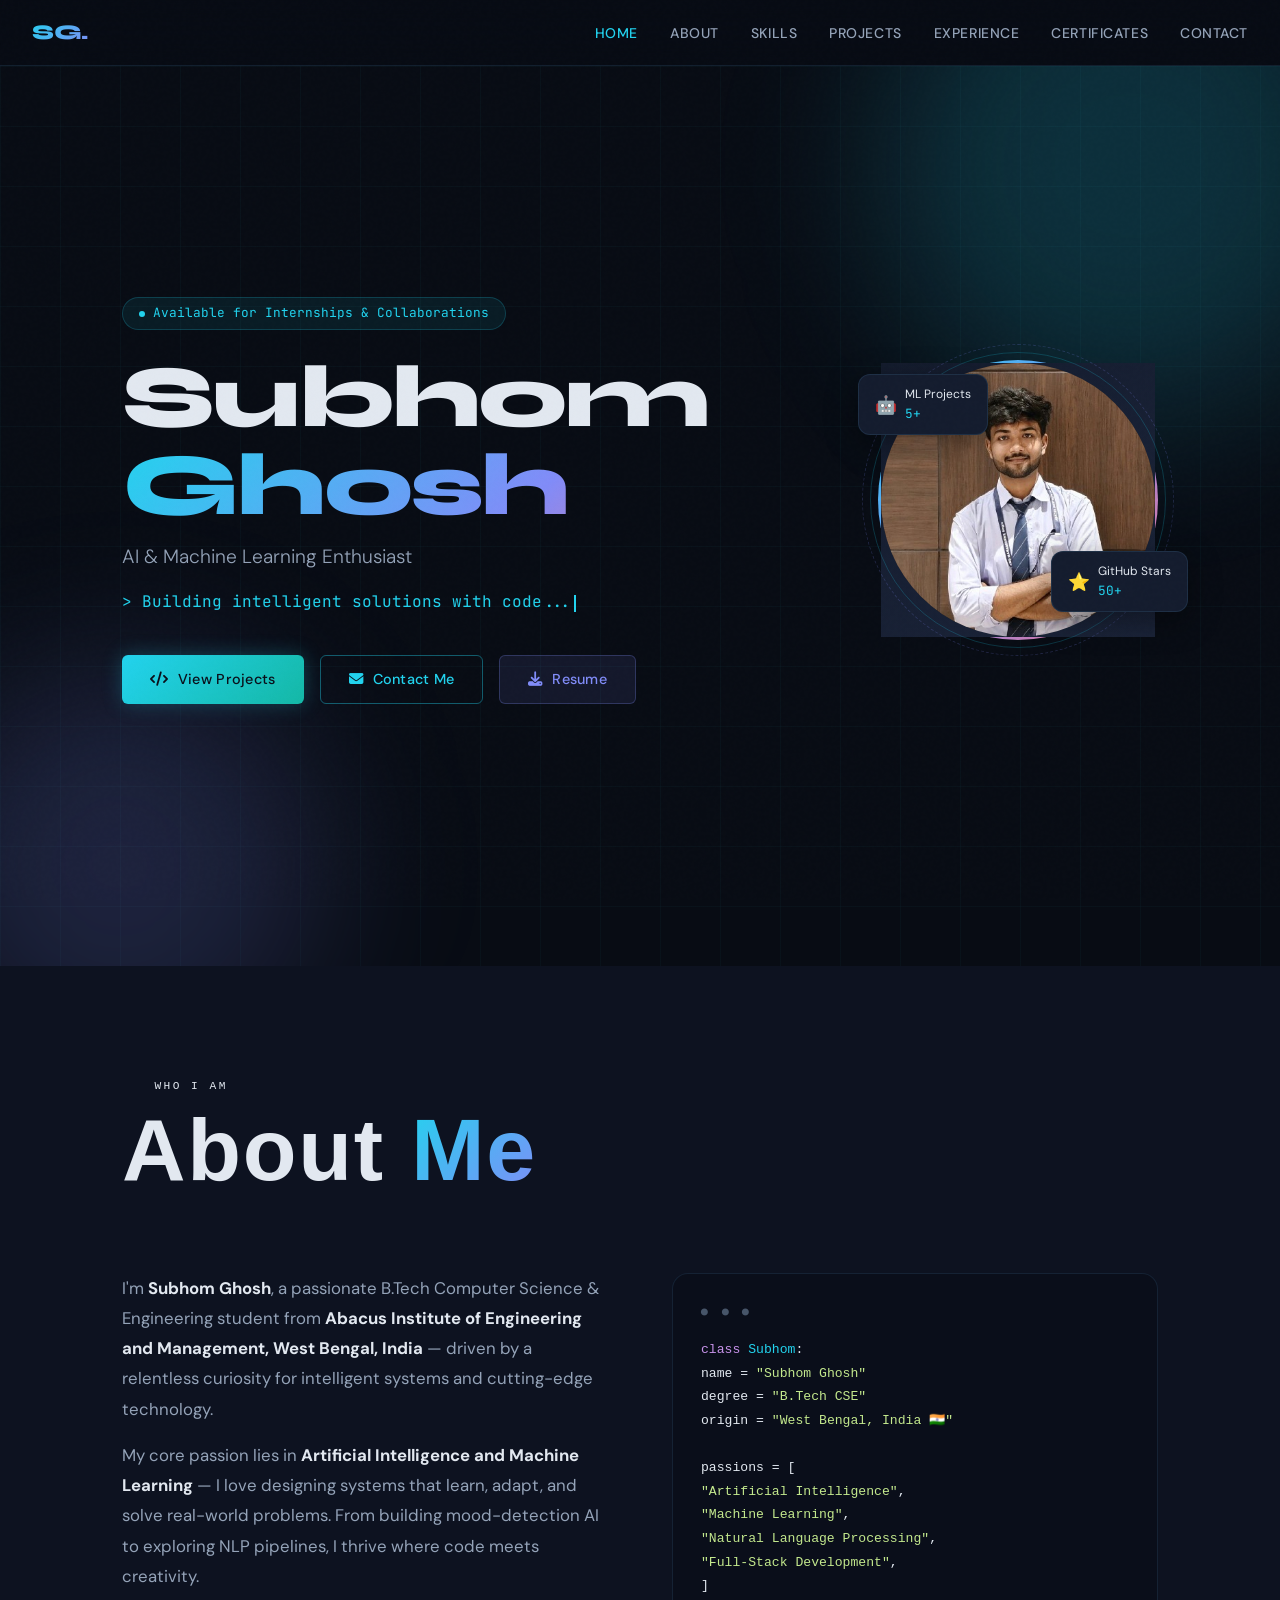
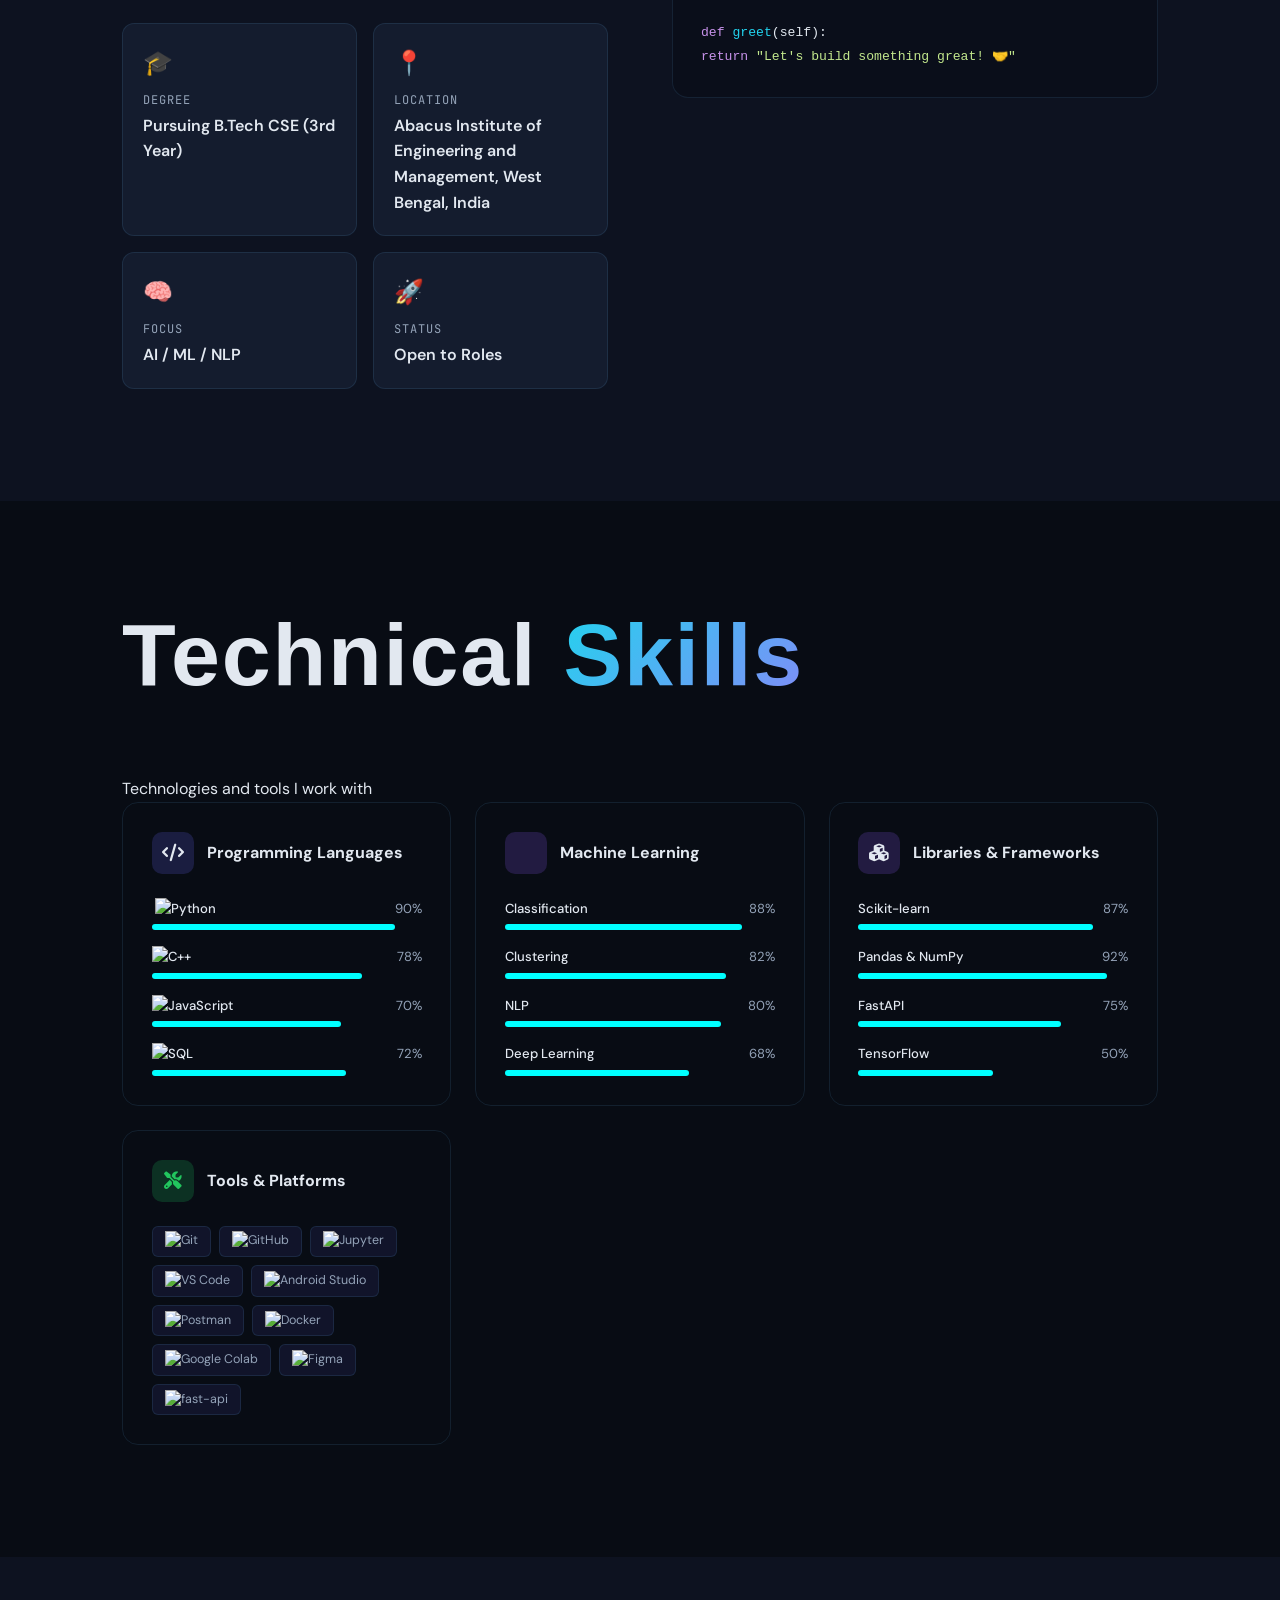
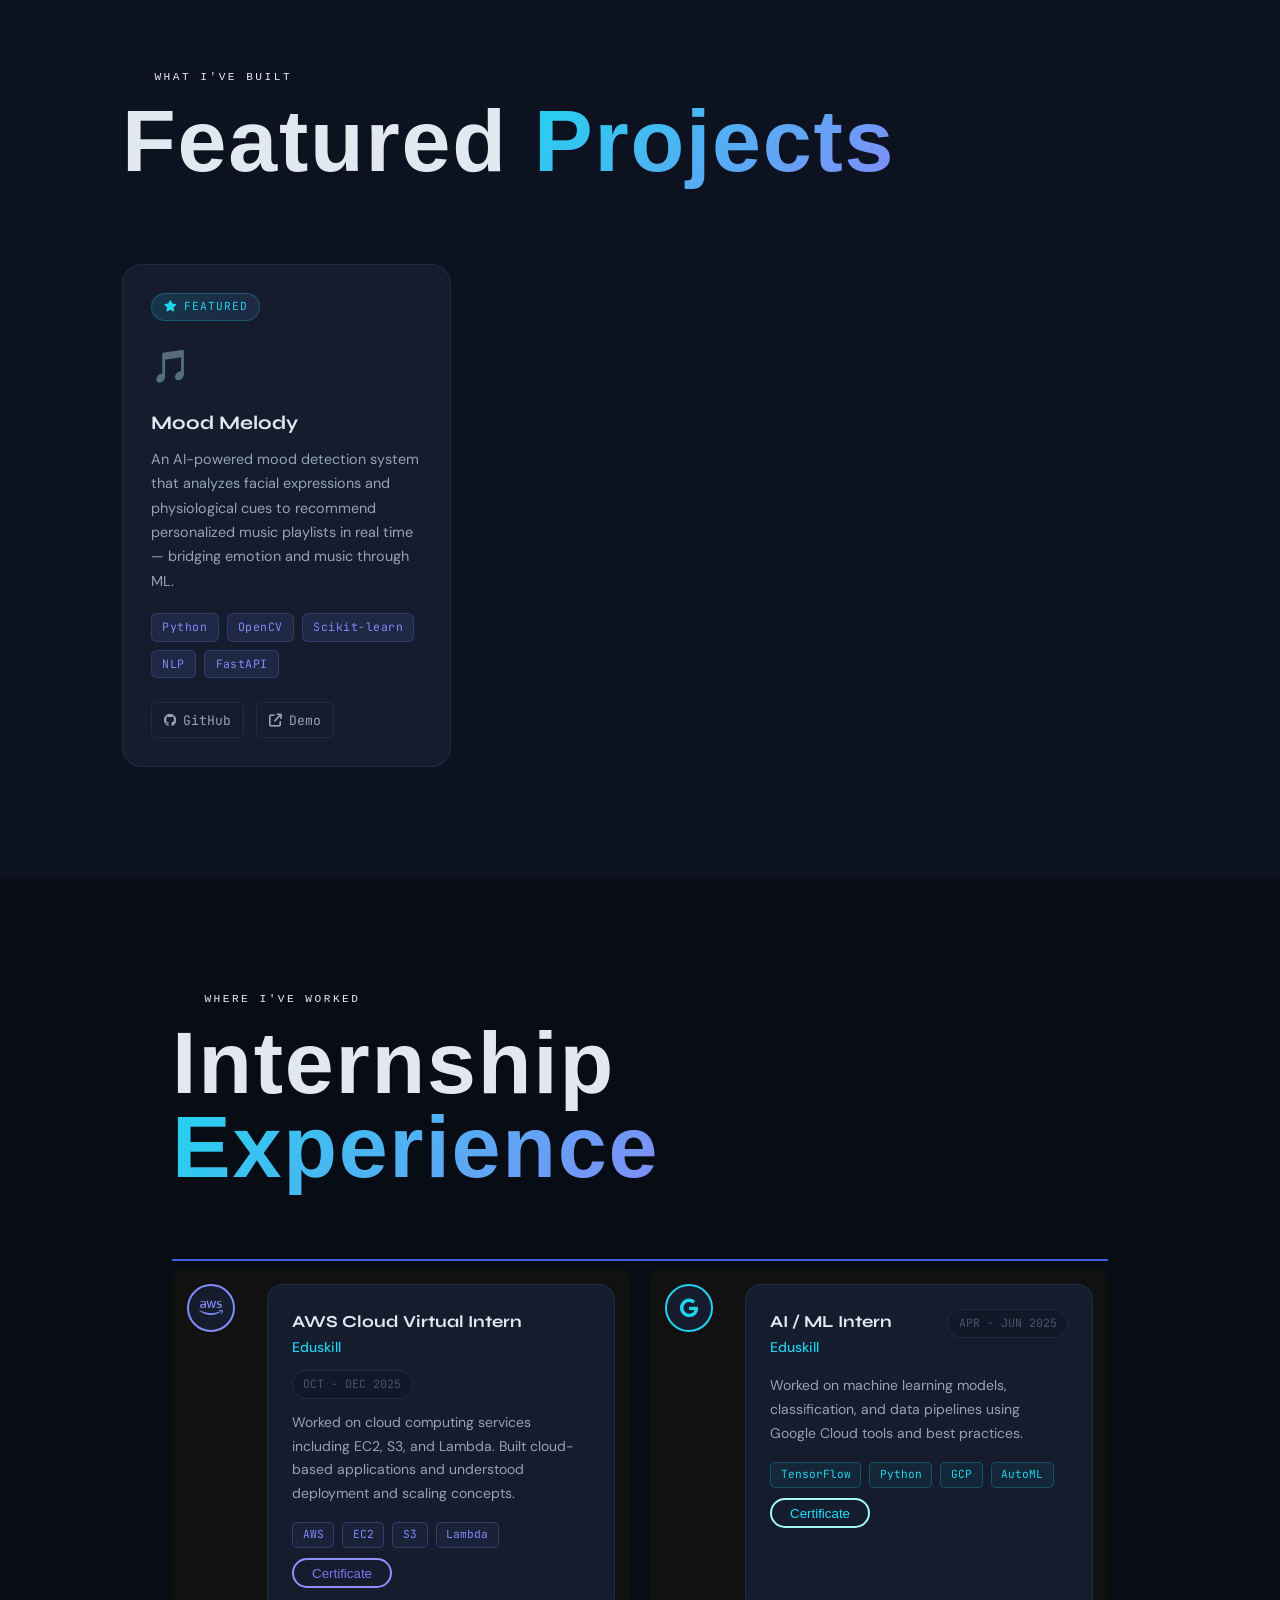
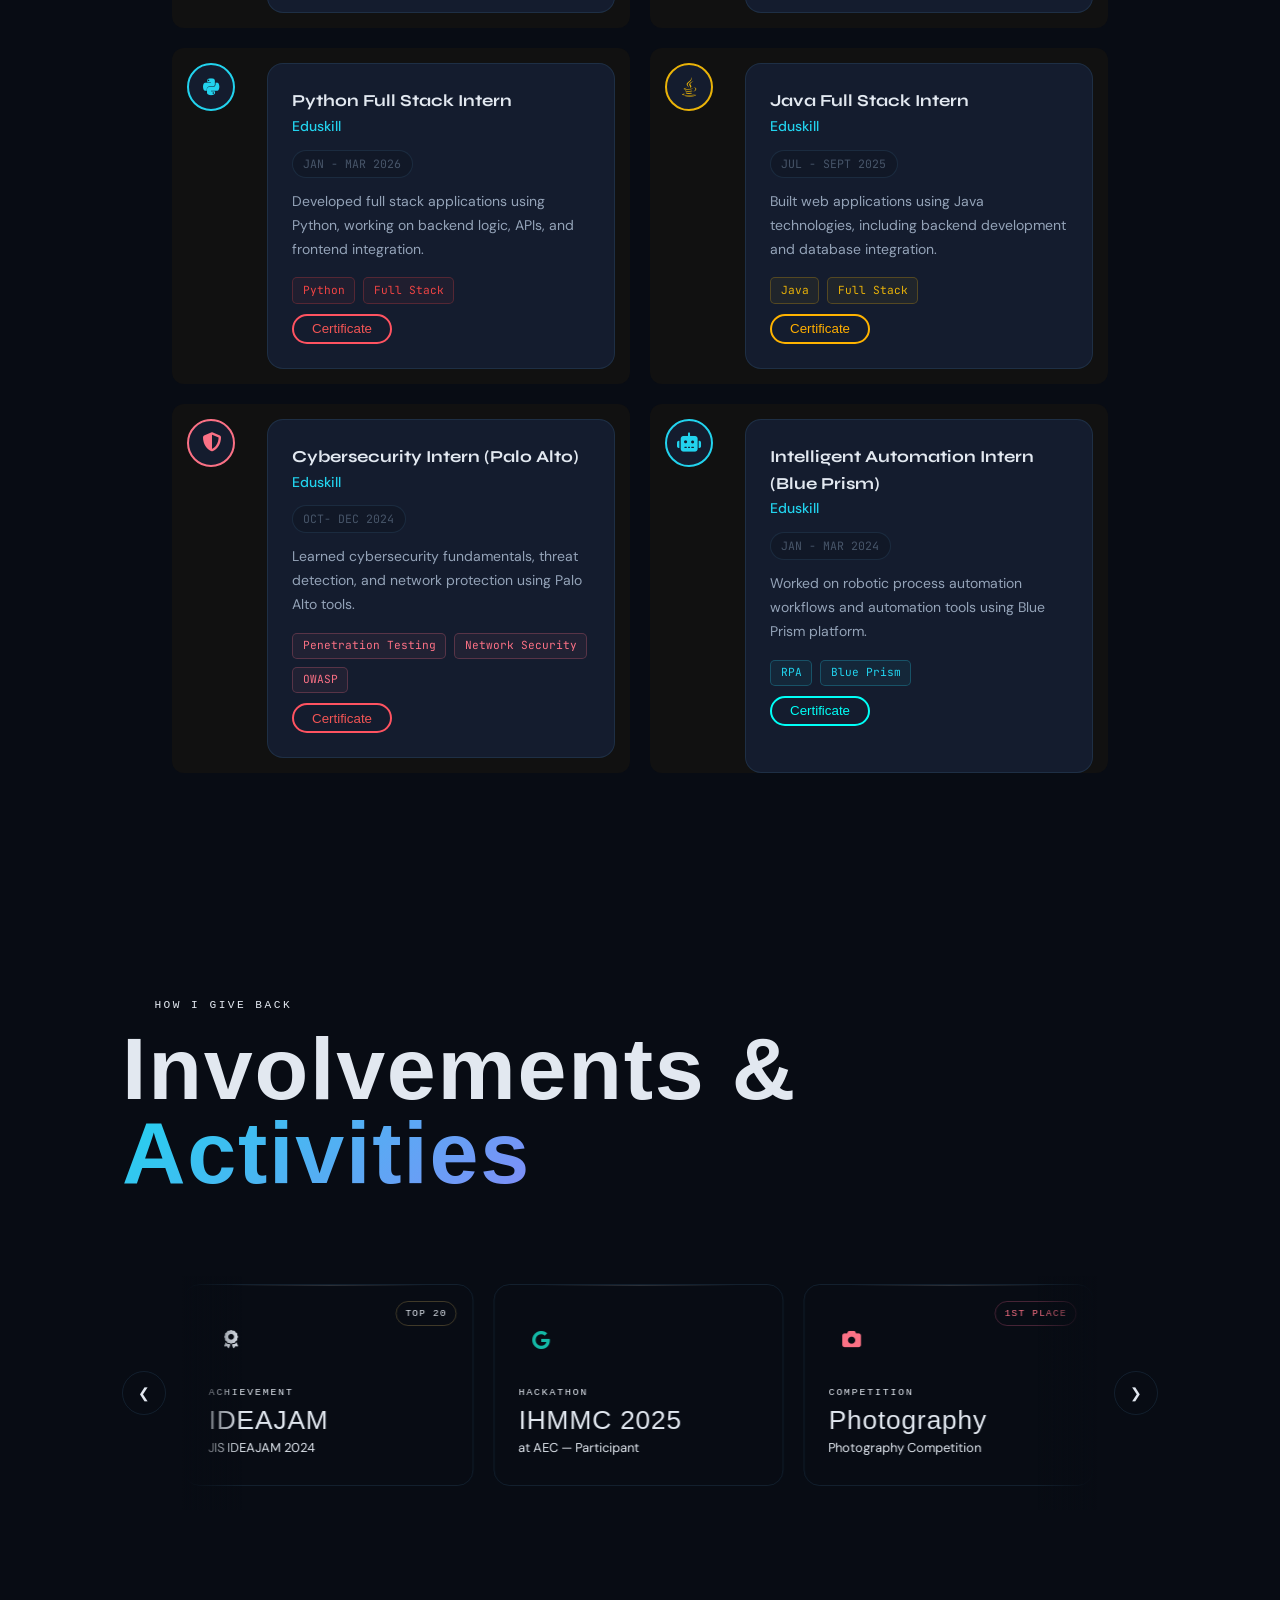
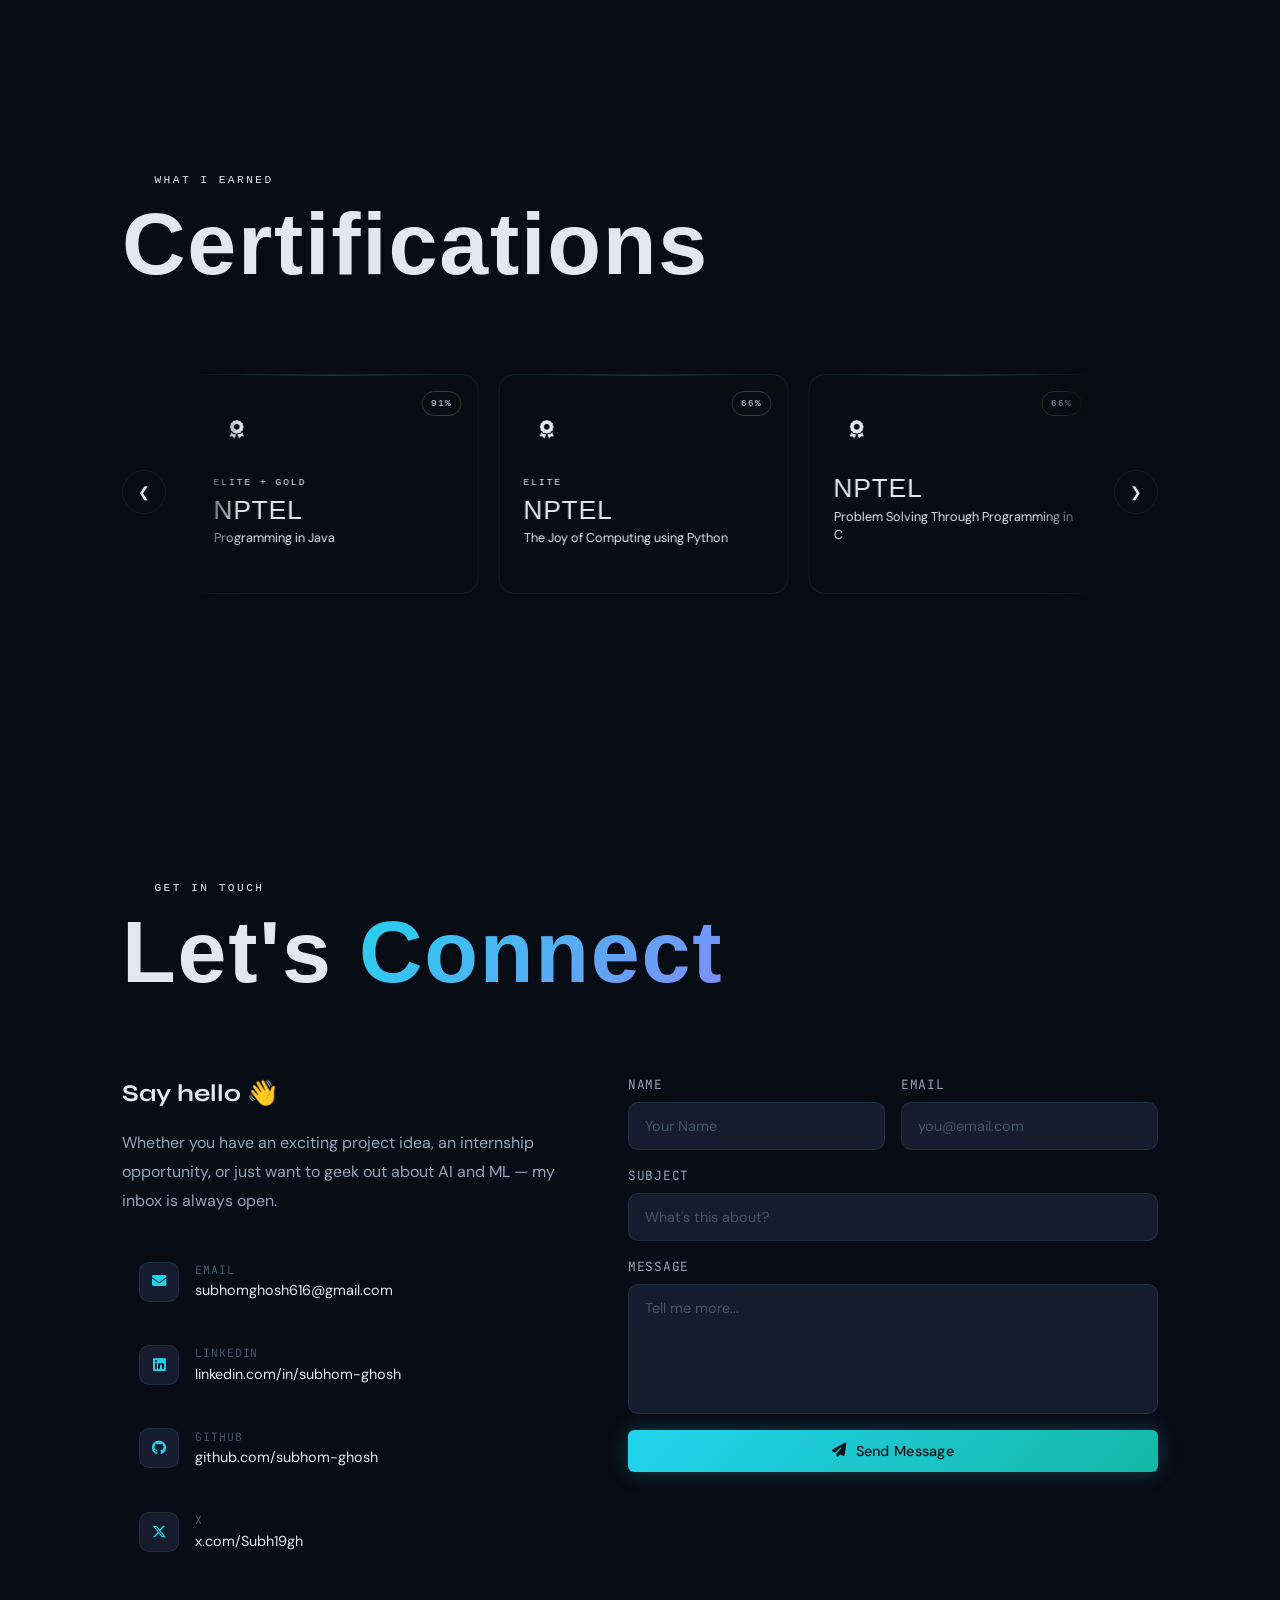
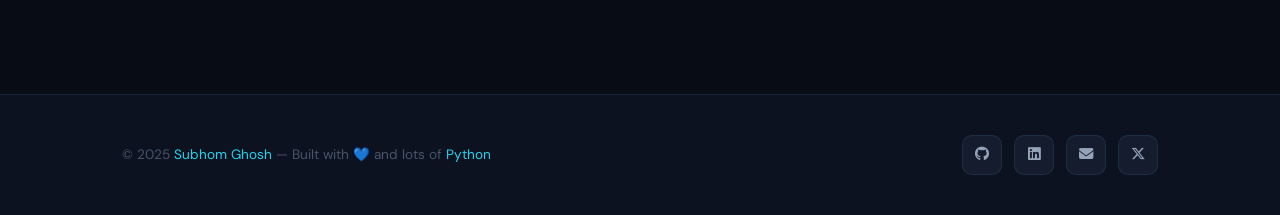
==== commit aeb2838f: "Updated files" ====
--- a/index.html
+++ b/index.html
@@ -286,6 +286,9 @@
             <span class="tool-tag"> <img
                 src="https://thumbs.dreamstime.com/b/figma-mobile-app-icon-transparent-background-vector-illustration-collaborative-web-application-interface-design-361202754.jpg?w=576"
                 height="20px" alt="Figma"></span>
+                <span class="tool-tag">
+                  <img src="https://cdn.worldvectorlogo.com/logos/fastapi.svg" alt="fast-api" height="20px">
+                </span>
           </div>
         </div>
       </div>
@@ -318,8 +321,14 @@
             <span class="tech-tag">FastAPI</span>
           </div>
           <div class="project-links">
-            <a href="#" class="project-link"><i class="fab fa-github"></i> GitHub</a>
-            <a href="#" class="project-link"><i class="fas fa-arrow-up-right-from-square"></i> Demo</a>
+            <a href="https://github.com/Subhom-Ghosh/NEW-MOODMELODY" class="project-link"><i class="fab fa-github"></i> GitHub</a>
+            <a href="https://moodmelody-screen0.onrender.com" 
+   class="project-link" 
+   target="_blank" 
+   rel="noopener noreferrer"
+   onclick="this.innerHTML='<i class=\'fas fa-spinner fa-spin\'></i> Waking up...'; setTimeout(() => this.innerHTML='<i class=\'fas fa-arrow-up-right-from-square\'></i> Demo', 5000)">
+  <i class="fas fa-arrow-up-right-from-square"></i> Demo
+</a>
           </div>
         </div>
 
@@ -611,10 +620,10 @@
     </div>
 
     <div class="slider-wrapper">
-      <button class="slide-btn left" id="btnLeft" aria-label="Previous">&#10094;</button>
+      <button class="slide-btn left" id="certBtnLeft" aria-label="Previous">&#10094;</button>
 
       <div class="track-outer">
-        <div class="certifications-grid" id="slider">
+        <div class="certifications-grid" id="certSlider">
 
           <!-- Card 1 — Gold: NPTEL -->
           <div class="certifications-card card-gold">
@@ -663,11 +672,11 @@
         </div>
       </div>
 
-      <button class="slide-btn right" id="btnRight" aria-label="Next">&#10095;</button>
+      <button class="slide-btn right" id="certBtnRight" aria-label="Next">&#10095;</button>
     </div>
 
     <!-- Dots -->
-    <div class="slider-dots" id="dots"></div>
+    <div class="slider-dots" id="certDots"></div>
 
   </div>
 </section>
--- a/css/style.css
+++ b/css/style.css
@@ -919,6 +919,14 @@
     }
     .slide-btn:active { transform: scale(0.96); }
 
+    /* ─── Track Cursor States ─── */
+    .track-outer {
+      cursor: grab;
+    }
+    .track-outer.grabbing {
+      cursor: grabbing;
+    }
+
     /* ─── Track ─── */
     .track-outer {
       flex: 1;
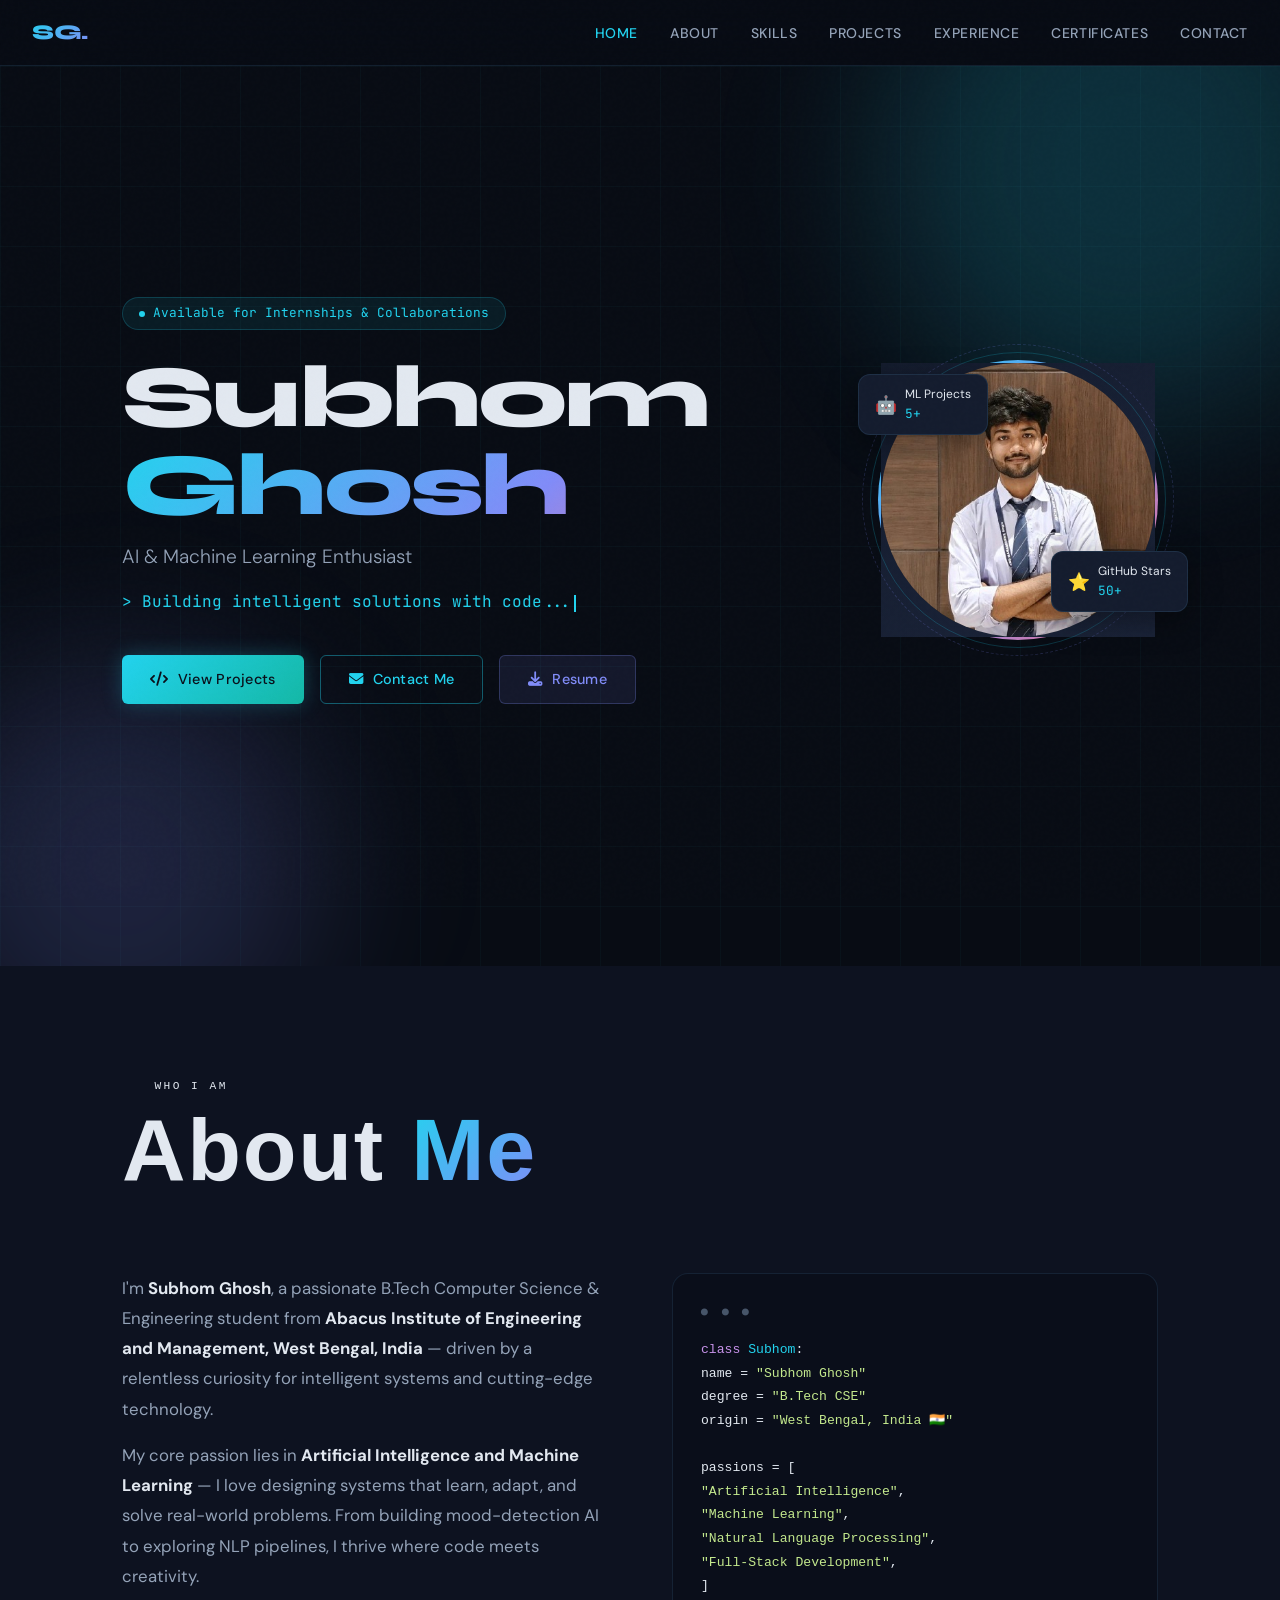
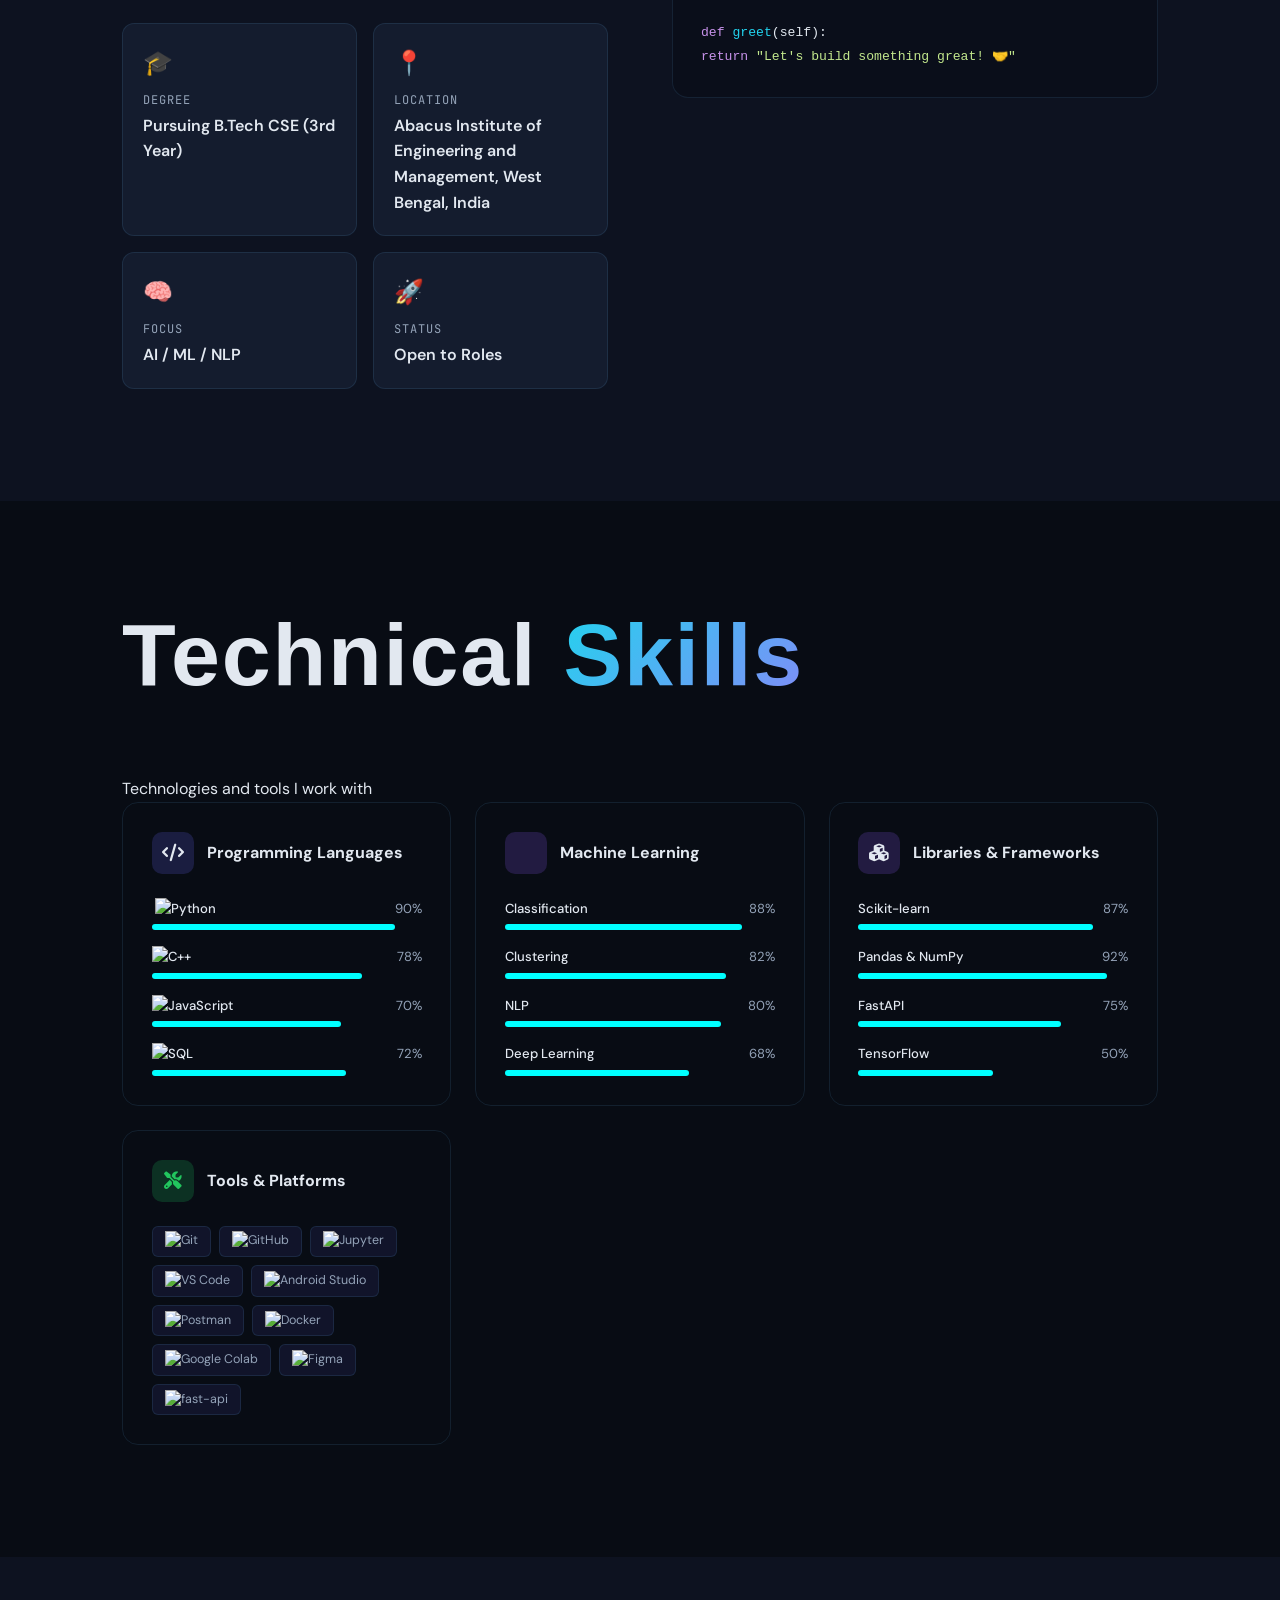
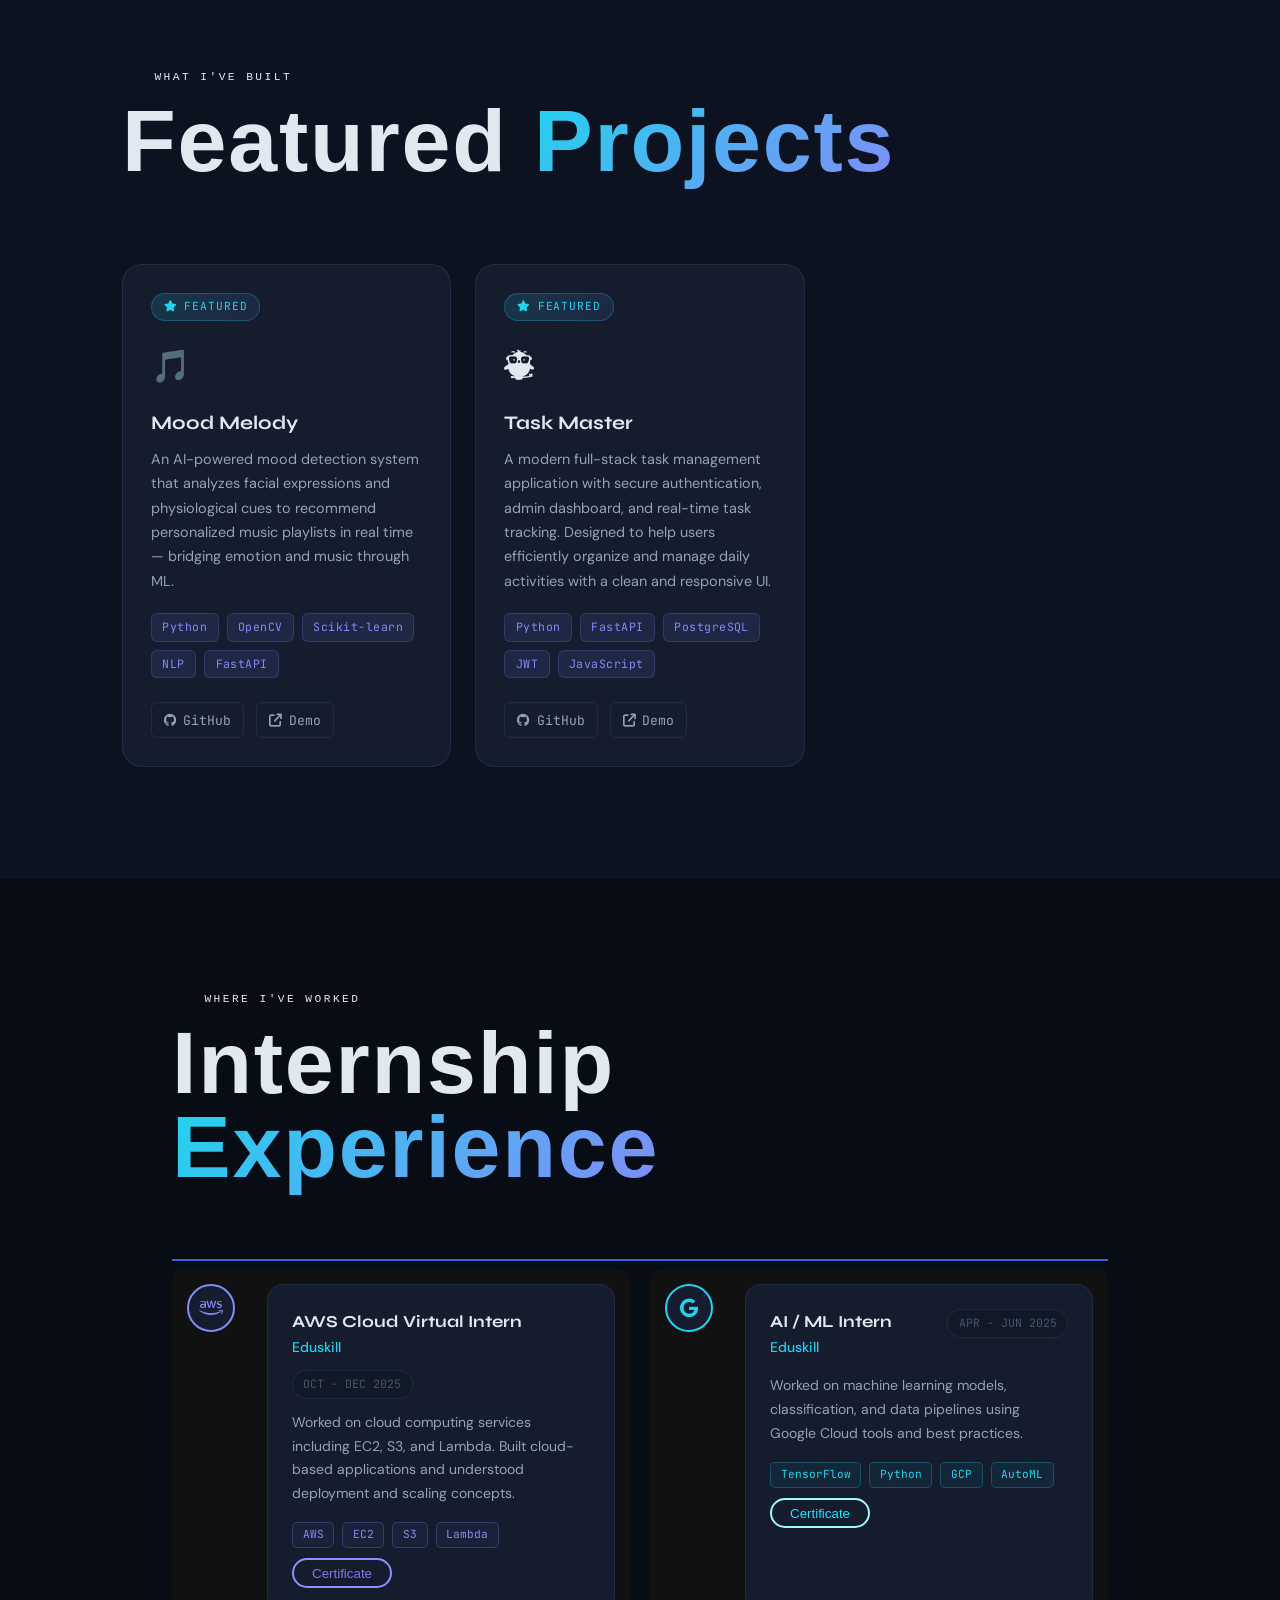
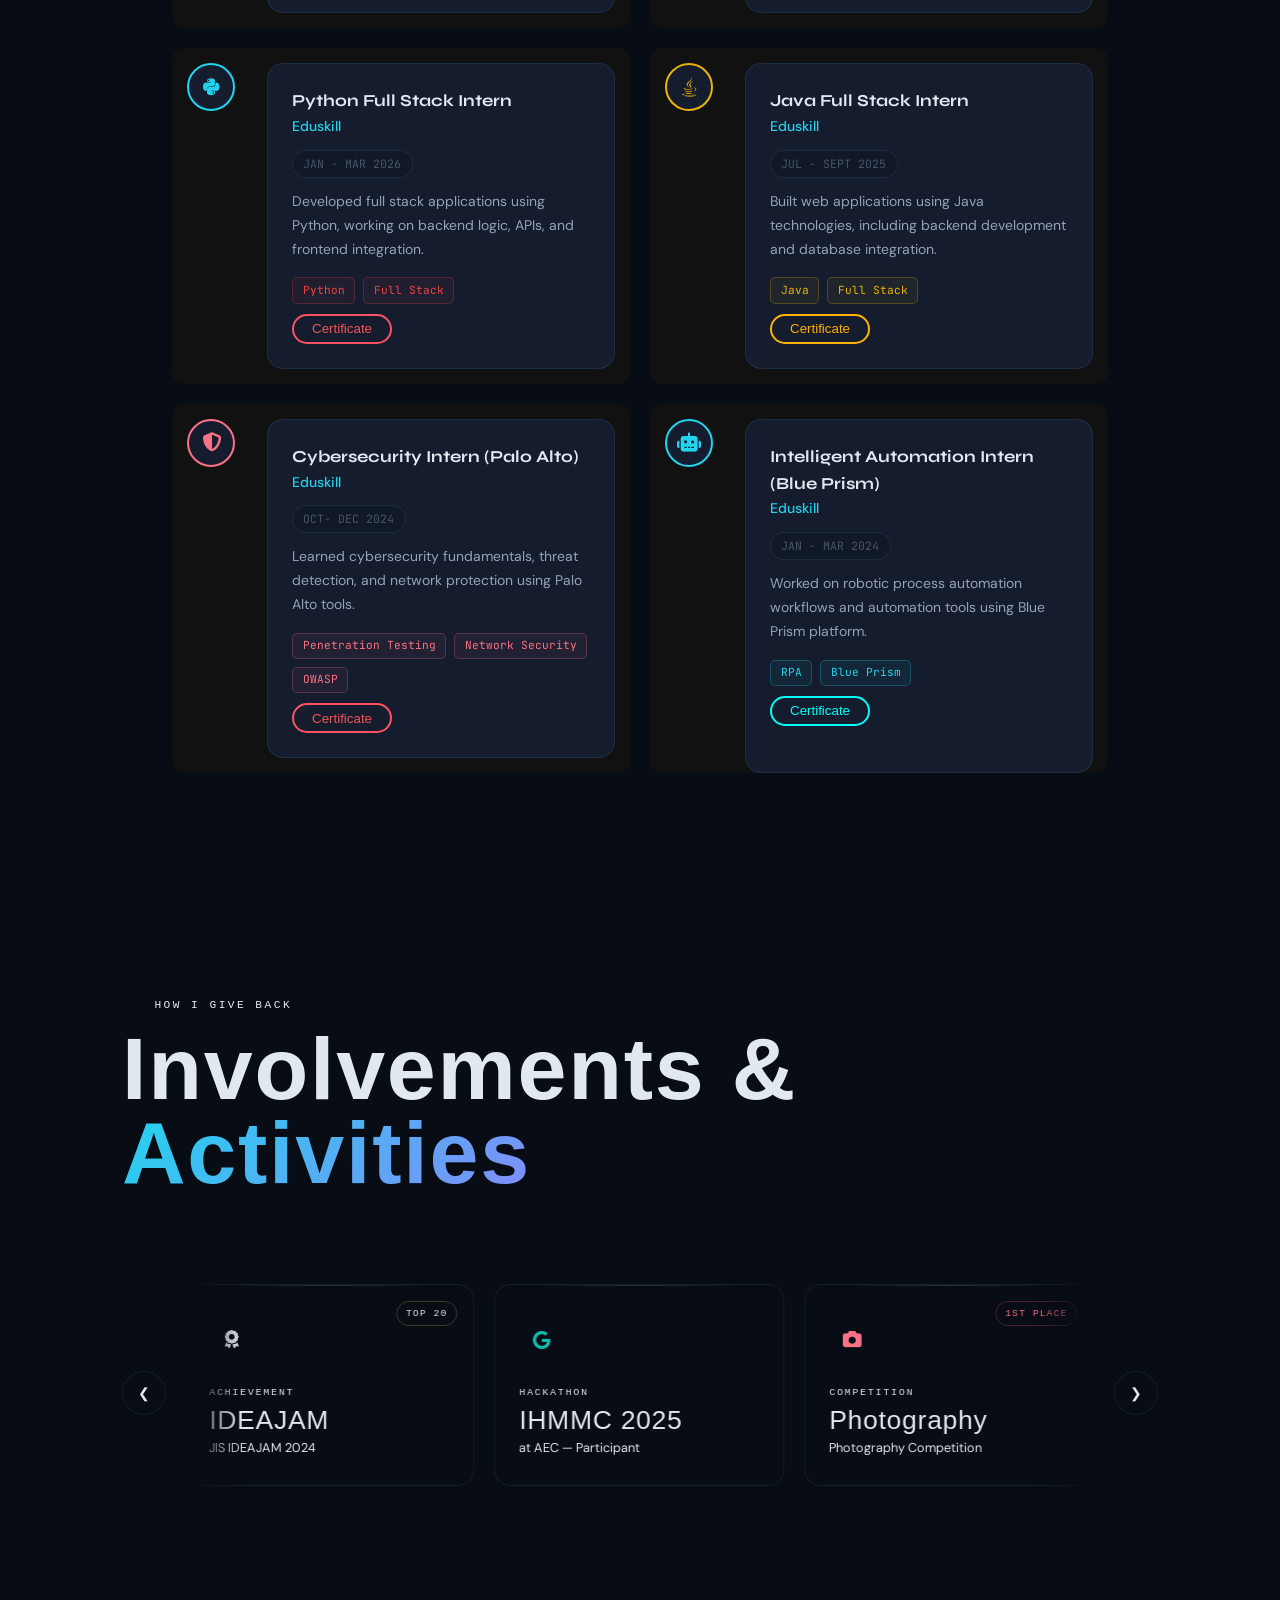
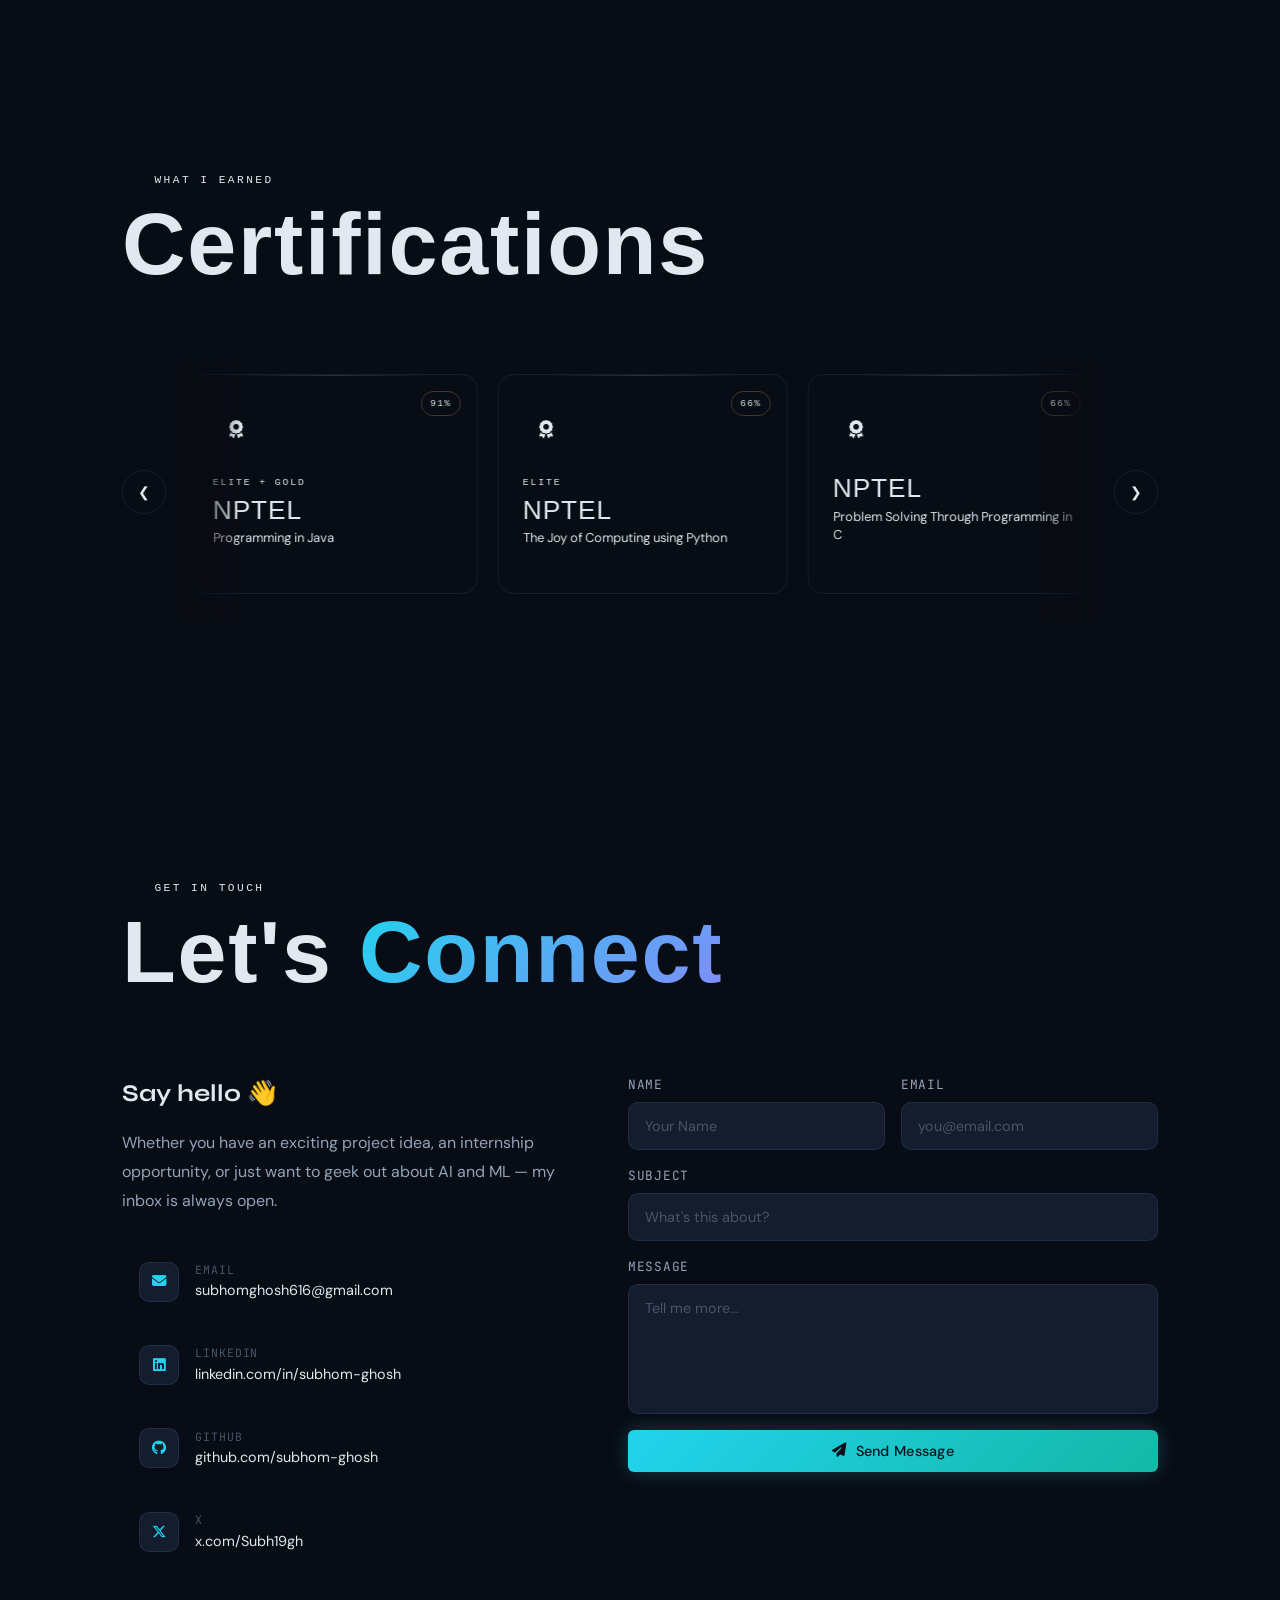
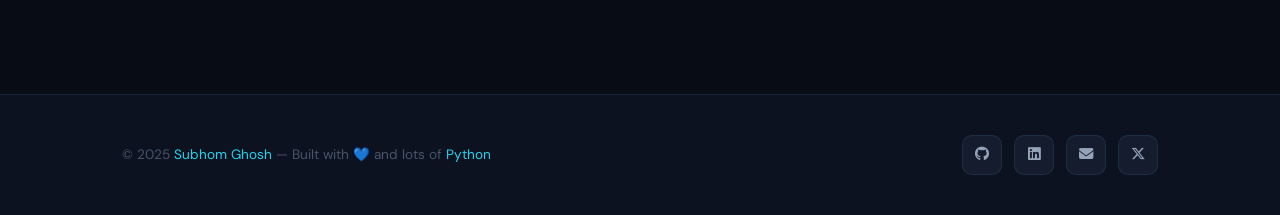
==== commit 12aa978b: "update project" ====
--- a/index.html
+++ b/index.html
@@ -323,14 +323,47 @@
           <div class="project-links">
             <a href="https://github.com/Subhom-Ghosh/NEW-MOODMELODY" class="project-link"><i class="fab fa-github"></i> GitHub</a>
             <a href="https://moodmelody-screen0.onrender.com" 
-   class="project-link" 
-   target="_blank" 
-   rel="noopener noreferrer"
-   onclick="this.innerHTML='<i class=\'fas fa-spinner fa-spin\'></i> Waking up...'; setTimeout(() => this.innerHTML='<i class=\'fas fa-arrow-up-right-from-square\'></i> Demo', 5000)">
+            class="project-link" target="_blank" 
+            rel="noopener noreferrer"
+            onclick="this.innerHTML='<i class=\'fas fa-spinner fa-spin\'></i> Waking up...'; setTimeout(() => this.innerHTML='<i class=\'fas fa-arrow-up-right-from-square\'></i> Demo', 5000)">
   <i class="fas fa-arrow-up-right-from-square"></i> Demo
 </a>
           </div>
         </div>
+
+<div class="project-card reveal">
+  <div class="project-featured-badge">
+    <i class="fas fa-star"></i> Featured
+  </div>
+
+  <div class="project-icon">
+    <i class="fa-brands fa-earlybirds fa-bounce"></i>
+  </div>
+
+  <div class="project-title">Task Master</div>
+
+  <div class="project-desc">
+    A modern full-stack task management application with secure authentication, admin dashboard, and real-time task tracking. Designed to help users efficiently organize and manage daily activities with a clean and responsive UI.
+  </div>
+
+  <div class="tech-stack">
+    <span class="tech-tag">Python</span>
+    <span class="tech-tag">FastAPI</span>
+    <span class="tech-tag">PostgreSQL</span>
+    <span class="tech-tag">JWT</span>
+    <span class="tech-tag">JavaScript</span>
+  </div>
+
+  <div class="project-links">
+    <a href="https://github.com/Subhom-Ghosh/FASTAPI_TODO-APP" class="project-link">
+      <i class="fab fa-github"></i> GitHub
+    </a>
+
+    <a href="#" class="project-link">
+      <i class="fas fa-arrow-up-right-from-square"></i> Demo
+    </a>
+  </div>
+</div>
 
 
       </div>
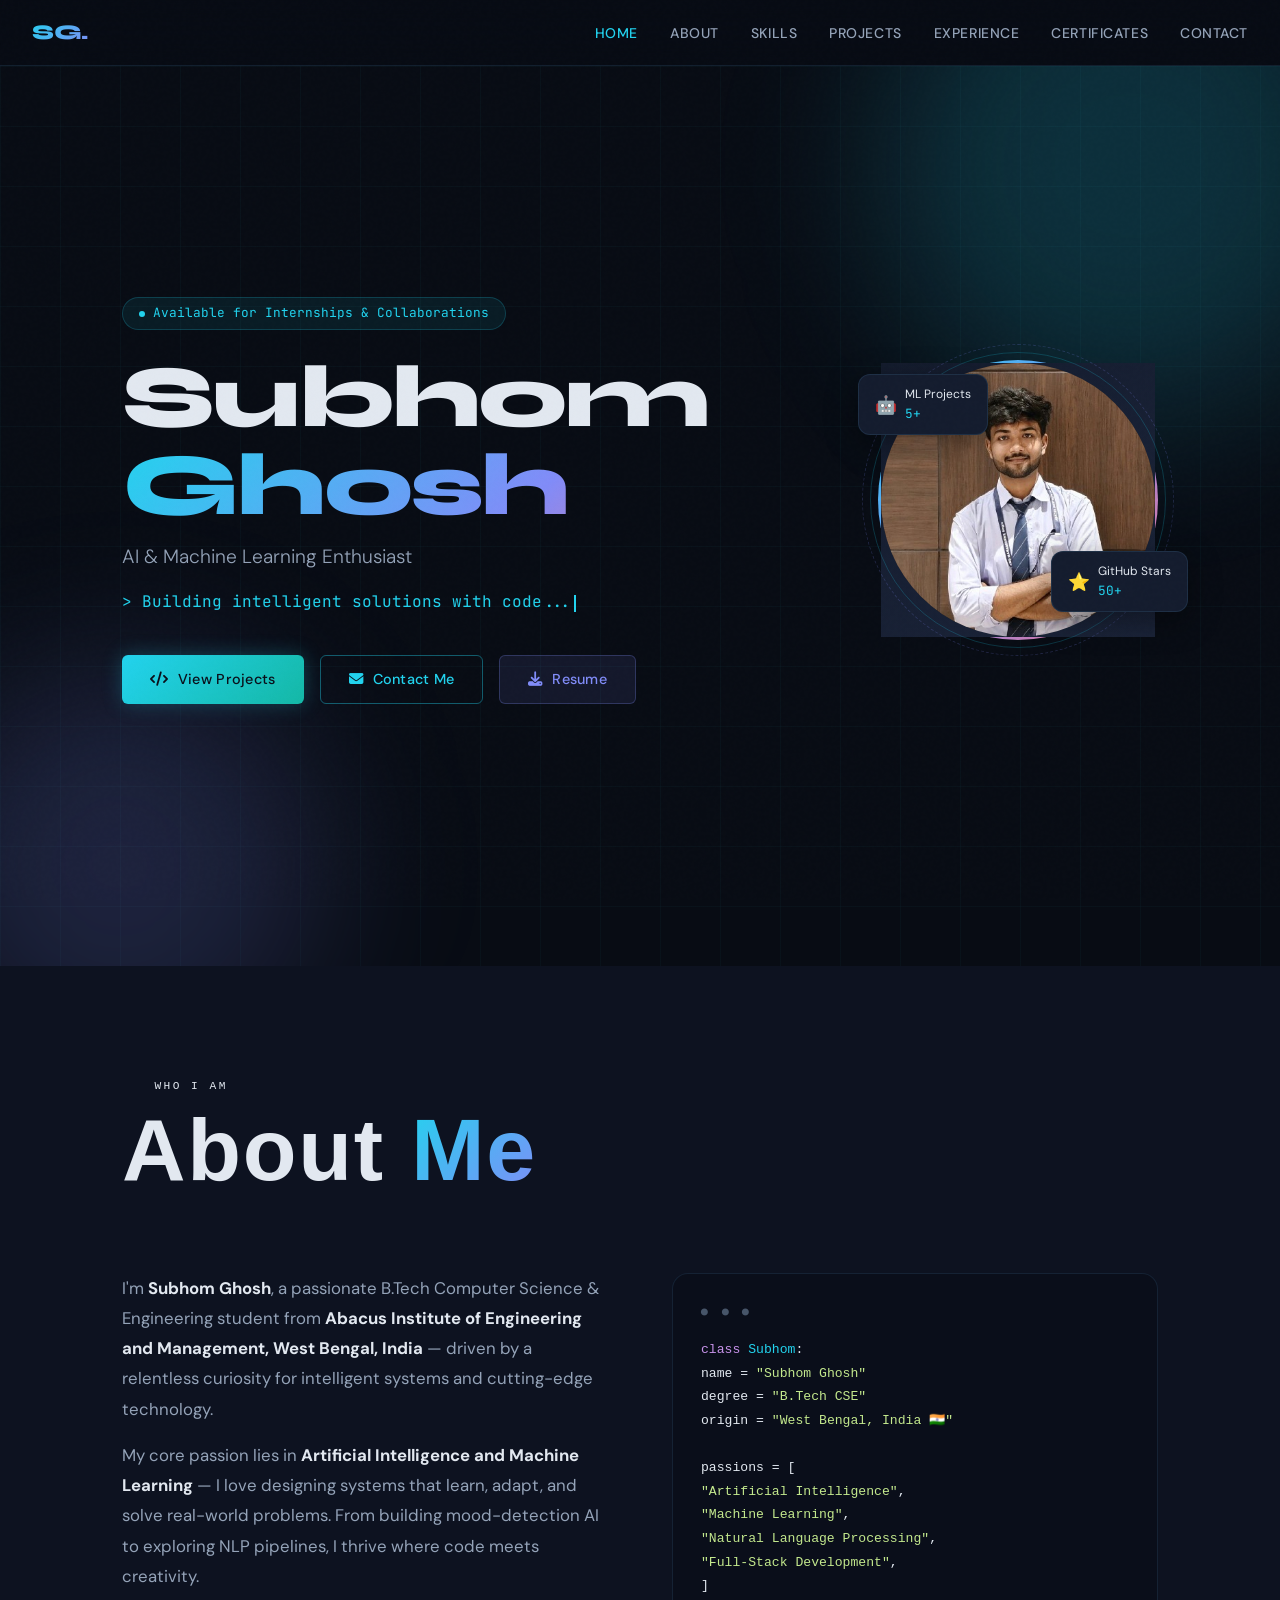
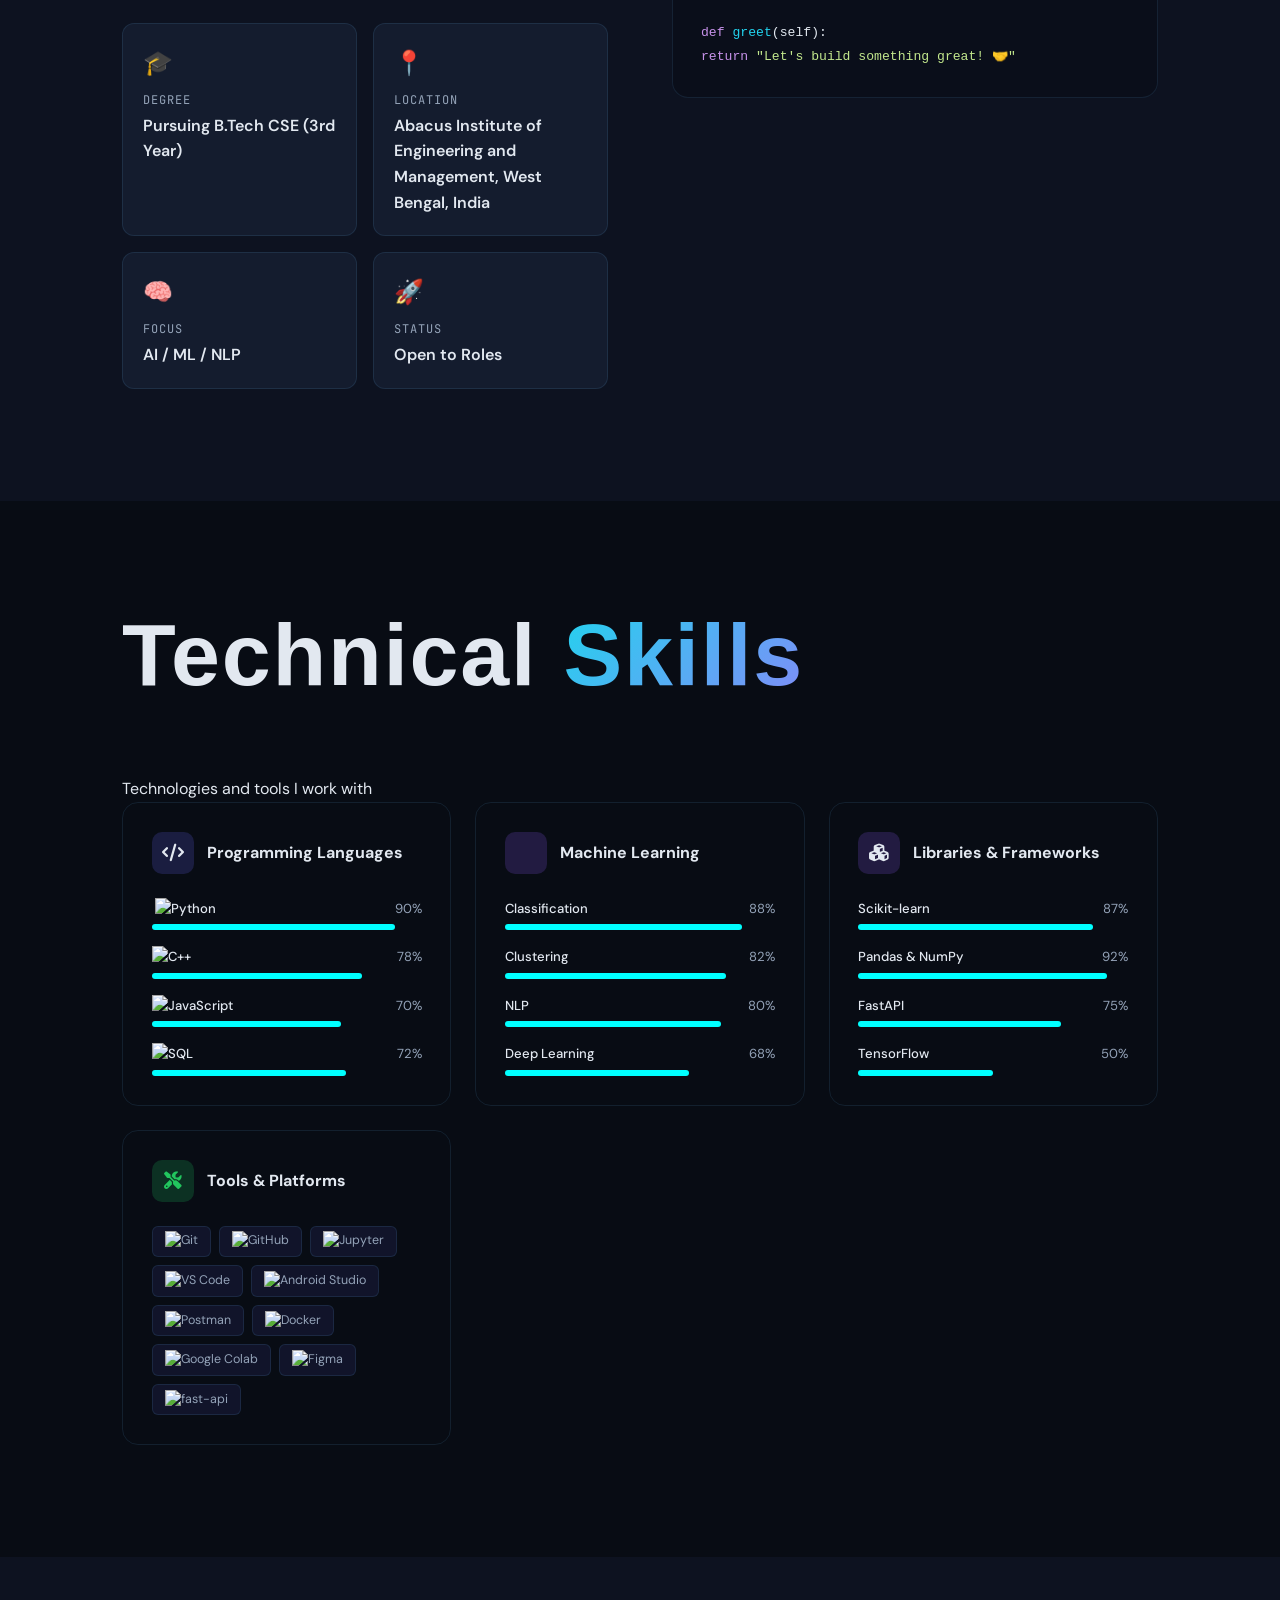
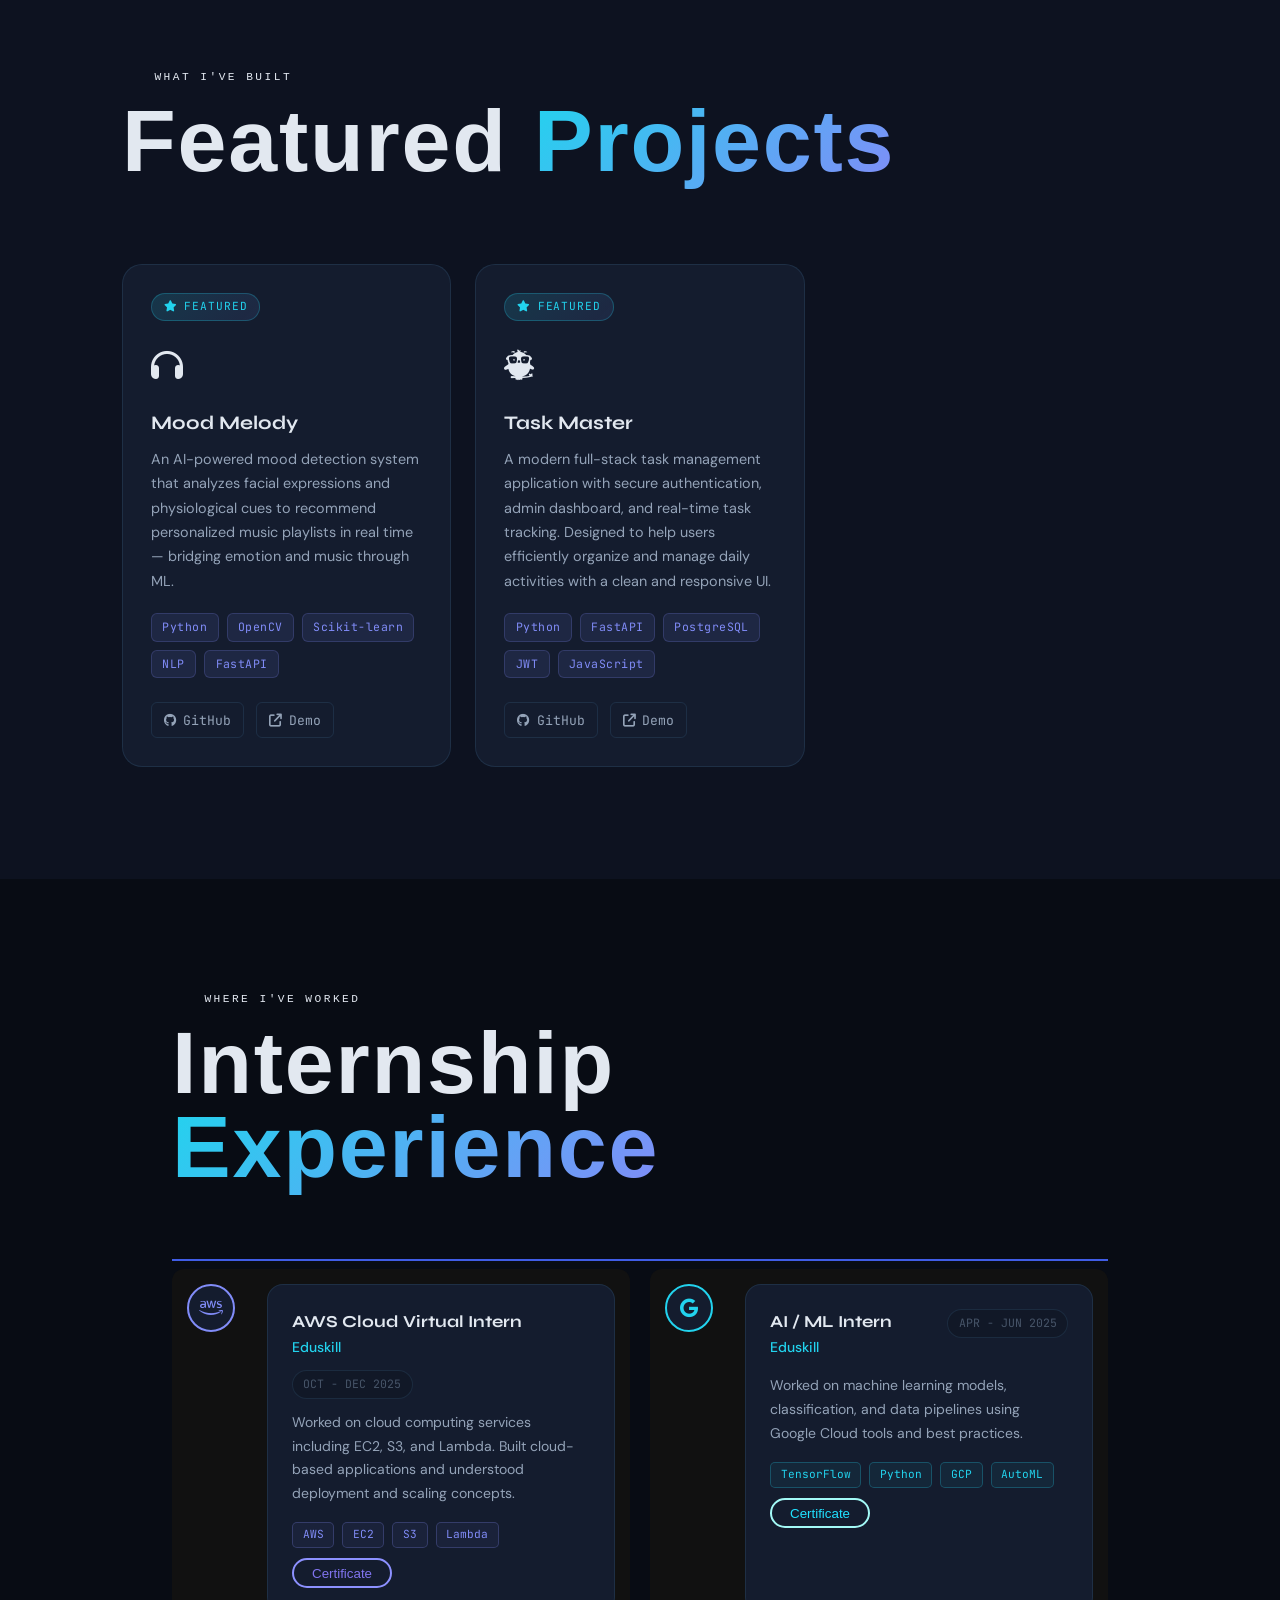
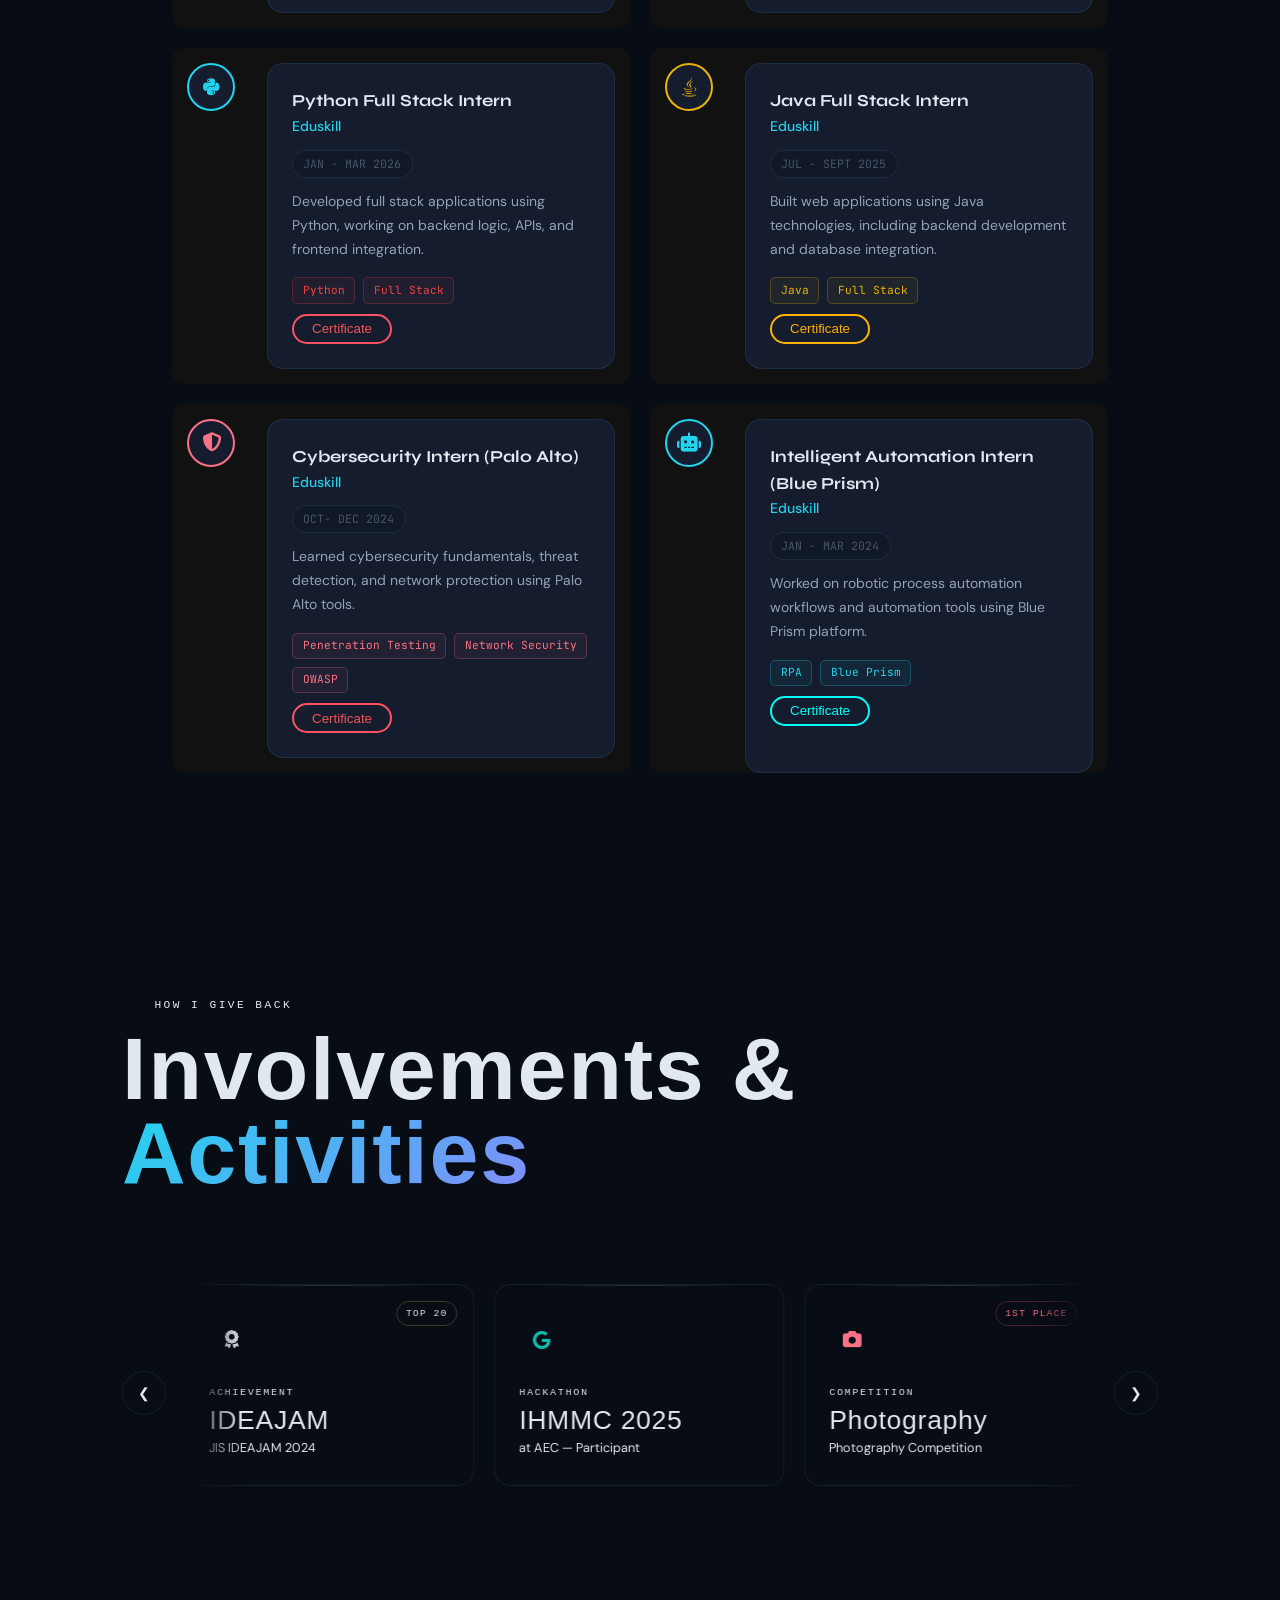
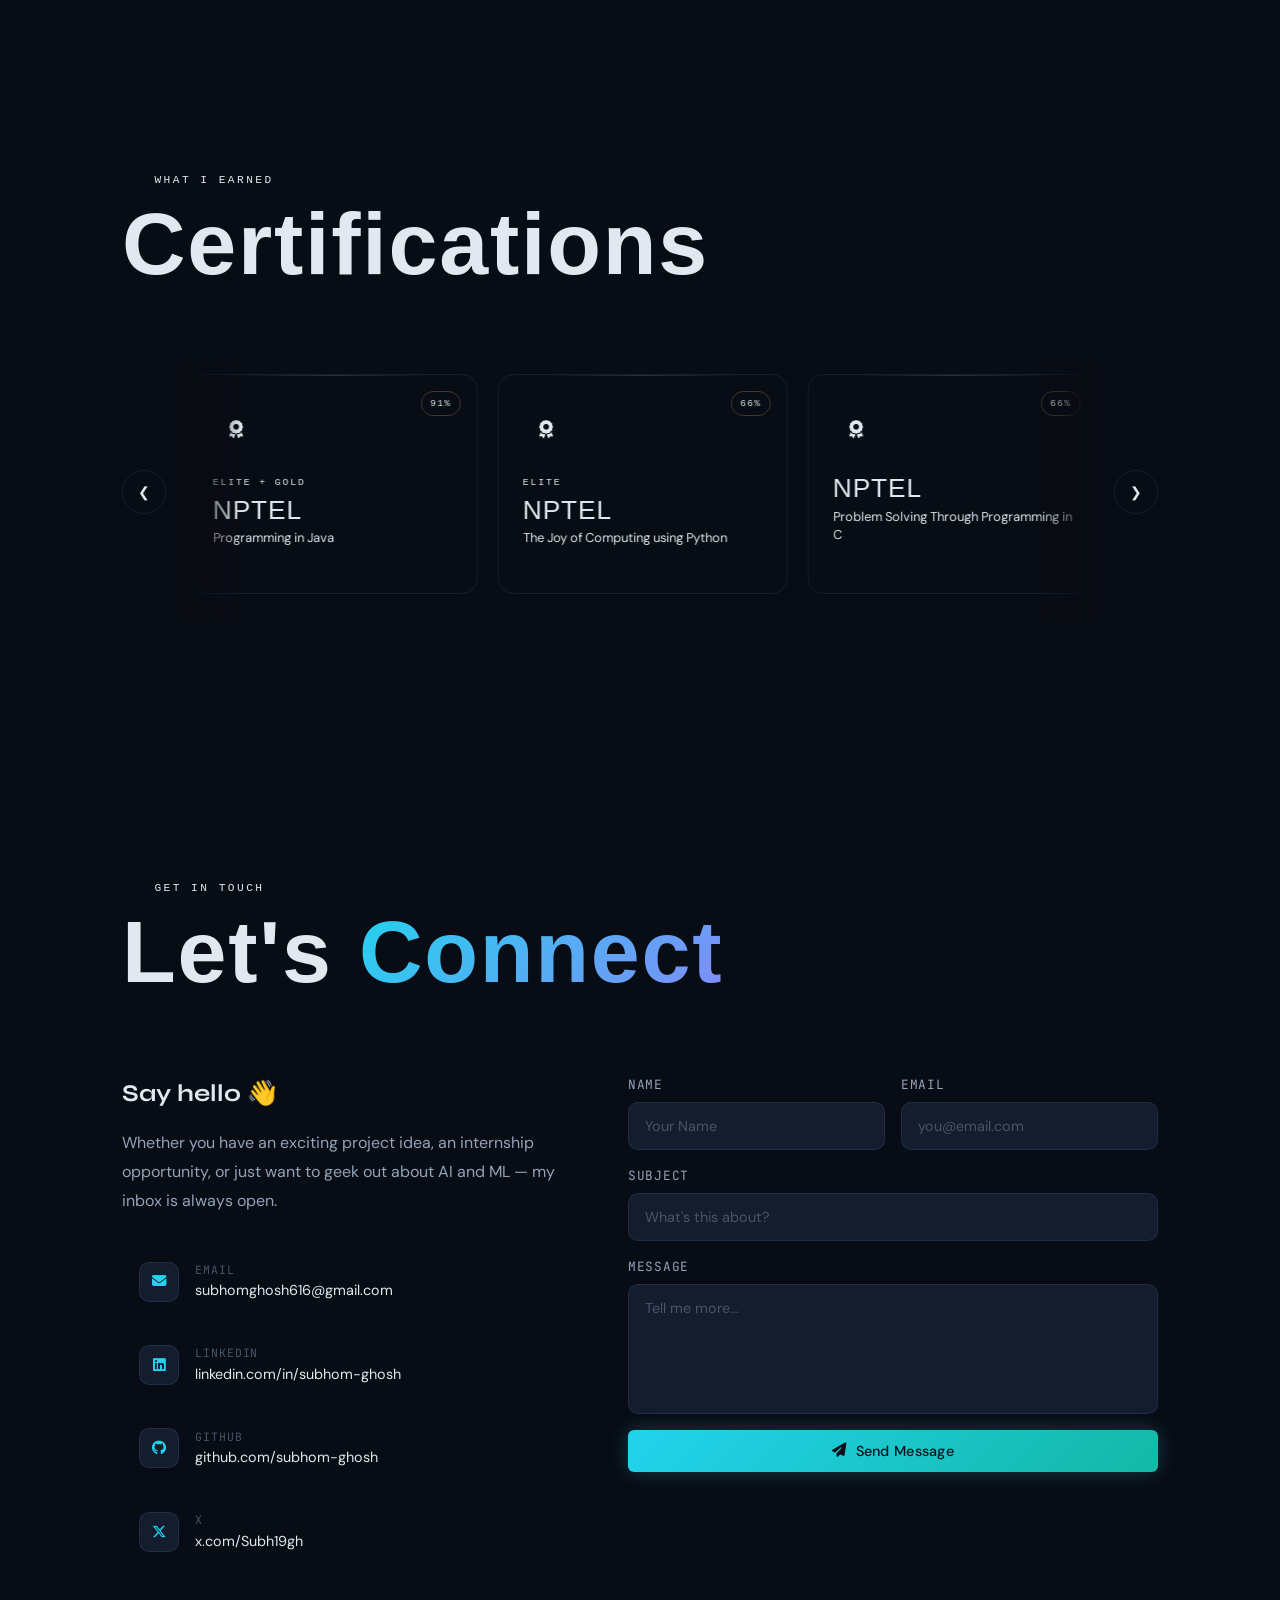
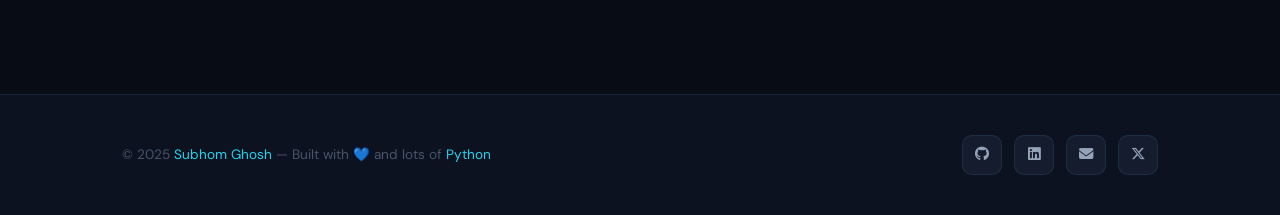
==== commit 422ae02c: "logo change" ====
--- a/index.html
+++ b/index.html
@@ -308,7 +308,7 @@
         <!-- Mood Melody -->
         <div class="project-card reveal">
           <div class="project-featured-badge"><i class="fas fa-star"></i> Featured</div>
-          <div class="project-icon">🎵</div>
+          <div class="project-icon"><i class="fa-solid fa-headphones fa-bounce"></i></div>
           <div class="project-title">Mood Melody</div>
           <div class="project-desc">An AI-powered mood detection system that analyzes facial expressions and
             physiological cues to recommend personalized music playlists in real time — bridging emotion and music
@@ -321,7 +321,7 @@
             <span class="tech-tag">FastAPI</span>
           </div>
           <div class="project-links">
-            <a href="https://github.com/Subhom-Ghosh/NEW-MOODMELODY" class="project-link"><i class="fab fa-github"></i> GitHub</a>
+            <a href="https://github.com/Subhom-Ghosh/NEW-MOODMELODY" class="project-link" target="_blank" rel="noopener noreferrer"><i class="fab fa-github"></i> GitHub</a>
             <a href="https://moodmelody-screen0.onrender.com" 
             class="project-link" target="_blank" 
             rel="noopener noreferrer"
@@ -355,11 +355,11 @@
   </div>
 
   <div class="project-links">
-    <a href="https://github.com/Subhom-Ghosh/FASTAPI_TODO-APP" class="project-link">
+            <a href="https://github.com/Subhom-Ghosh/FASTAPI_TODO-APP" class="project-link" target="_blank" rel="noopener noreferrer">
       <i class="fab fa-github"></i> GitHub
     </a>
 
-    <a href="#" class="project-link">
+    <a href="https://todo-frontend-plum-sigma.vercel.app" class="project-link">
       <i class="fas fa-arrow-up-right-from-square"></i> Demo
     </a>
   </div>
--- a/css/style.css
+++ b/css/style.css
@@ -393,6 +393,7 @@
     content: ''; position: absolute; inset: 0;
     background: linear-gradient(145deg, rgba(34,211,238,.04), transparent);
     opacity: 0; transition: opacity .3s;
+  pointer-events: none;
   }
   .project-card:hover { border-color: rgba(34,211,238,.3); transform: translateY(-6px); box-shadow: 0 20px 60px rgba(0,0,0,.4); }
   .project-card:hover::before { opacity: 1; }
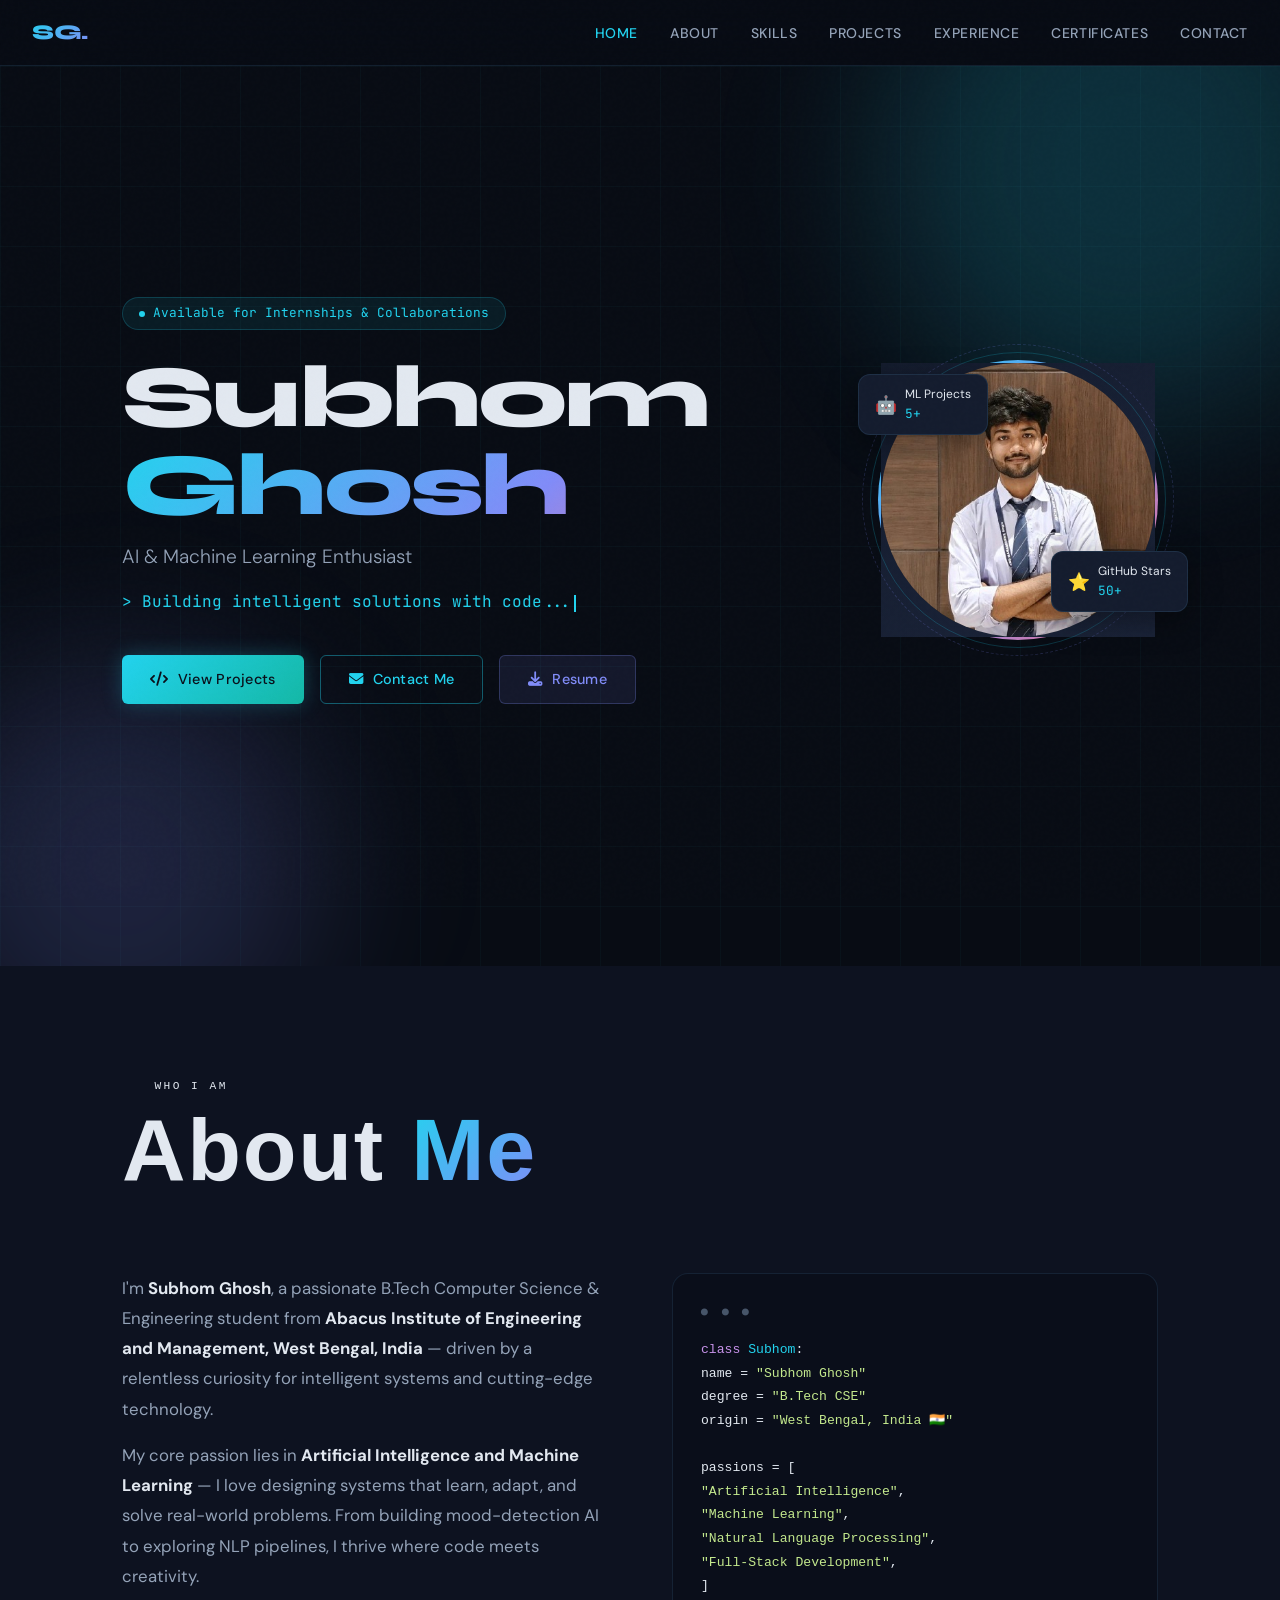
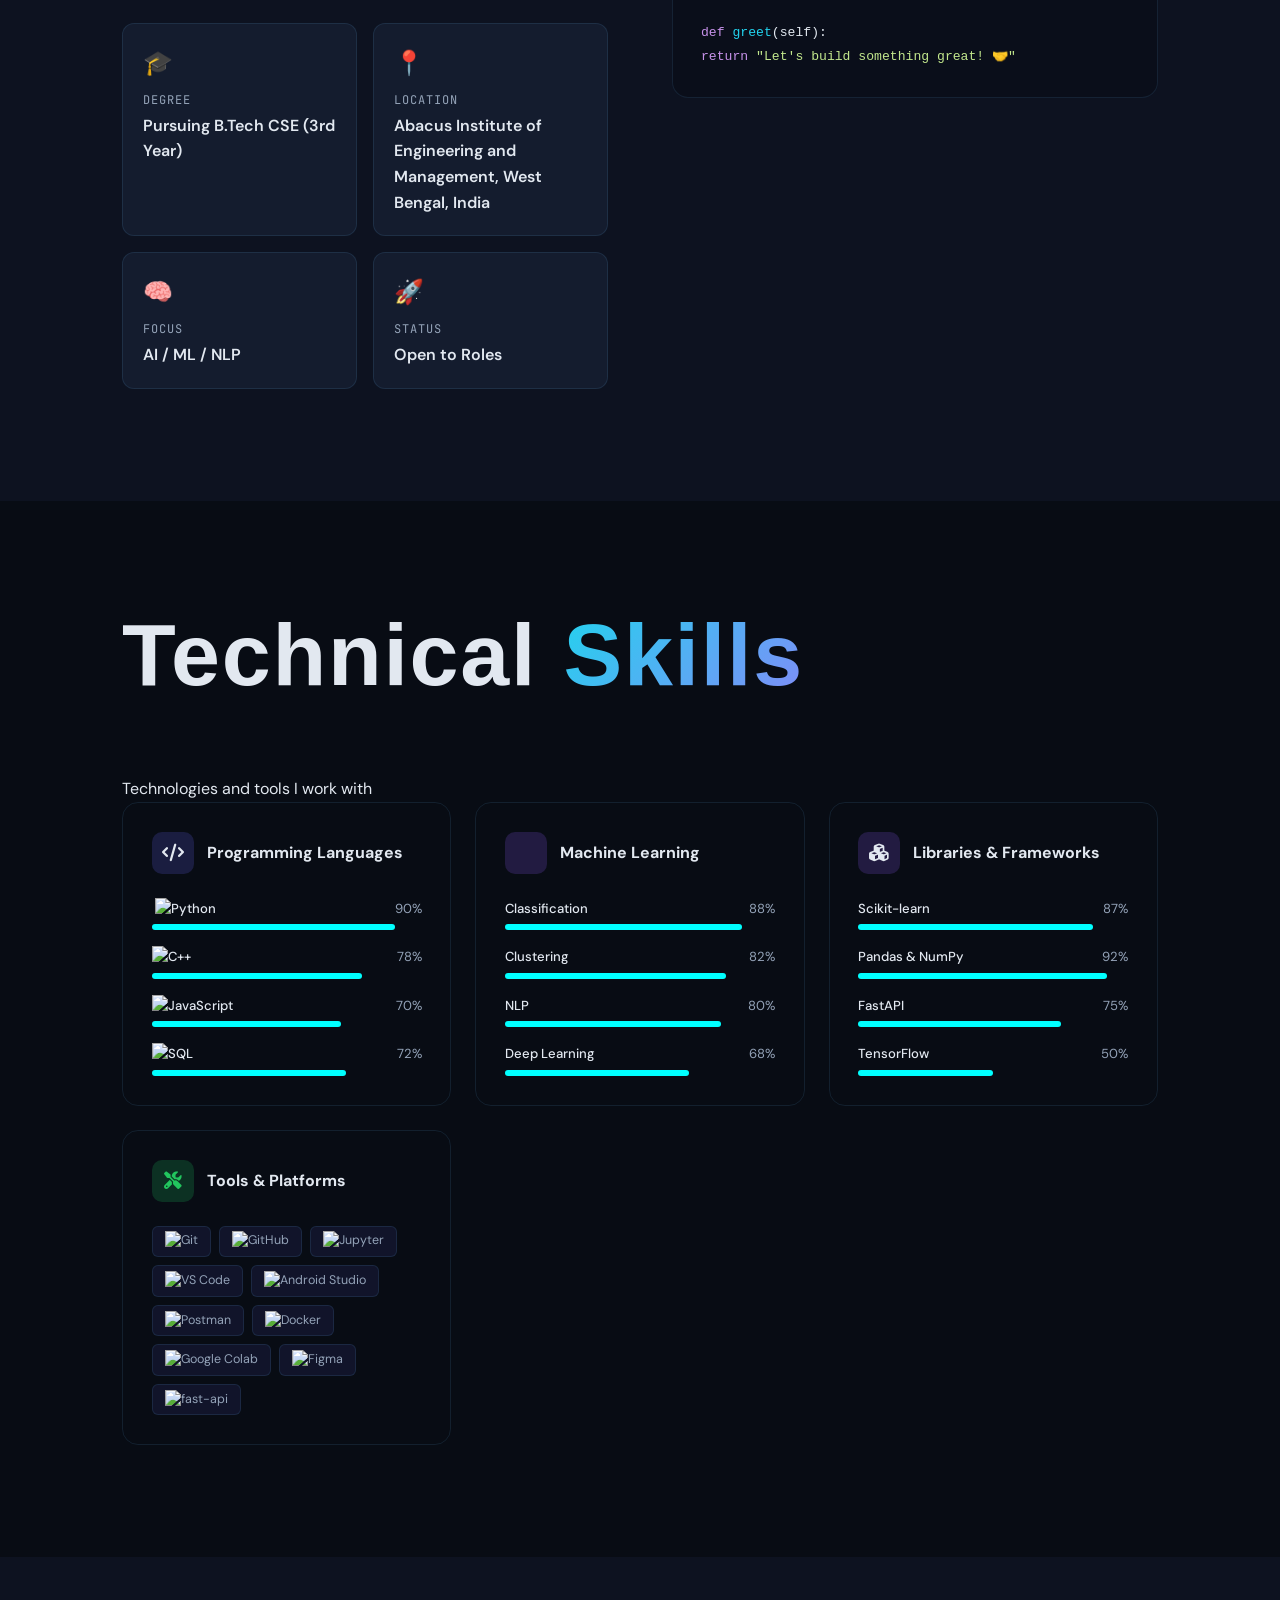
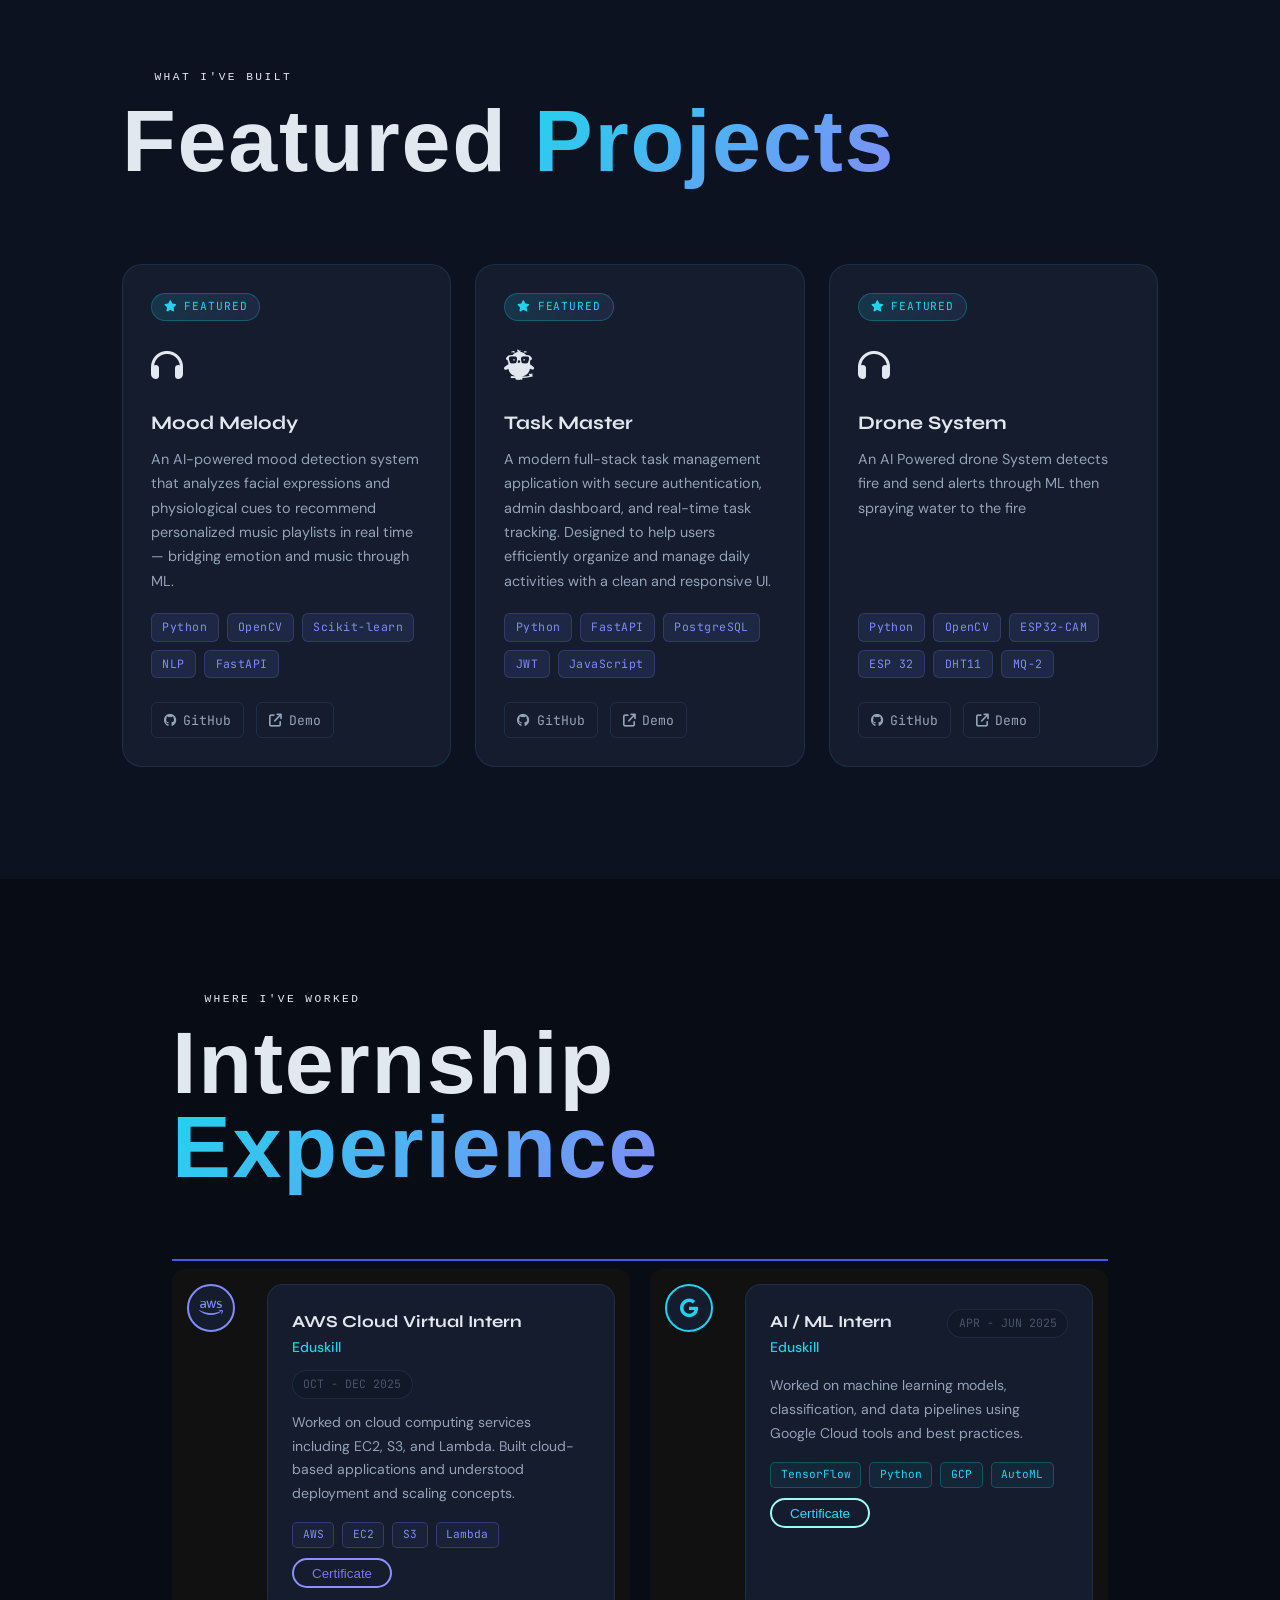
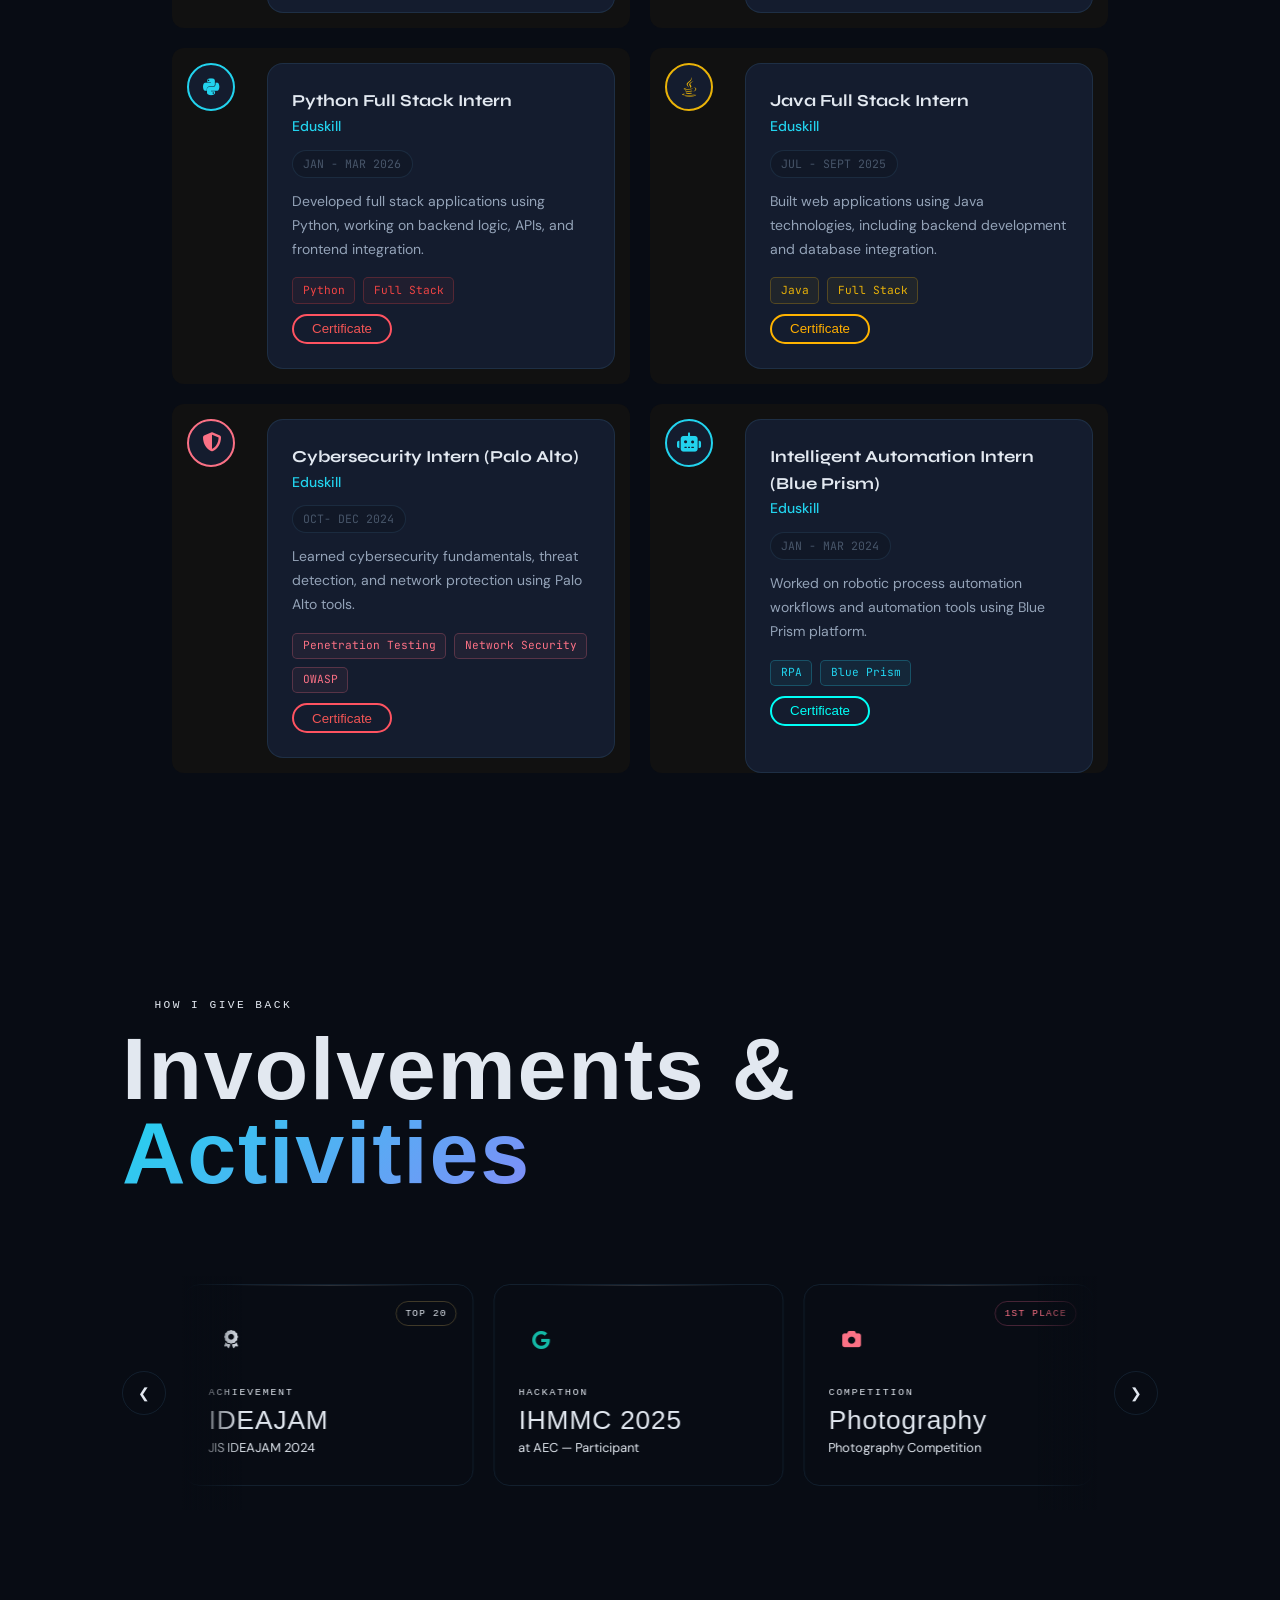
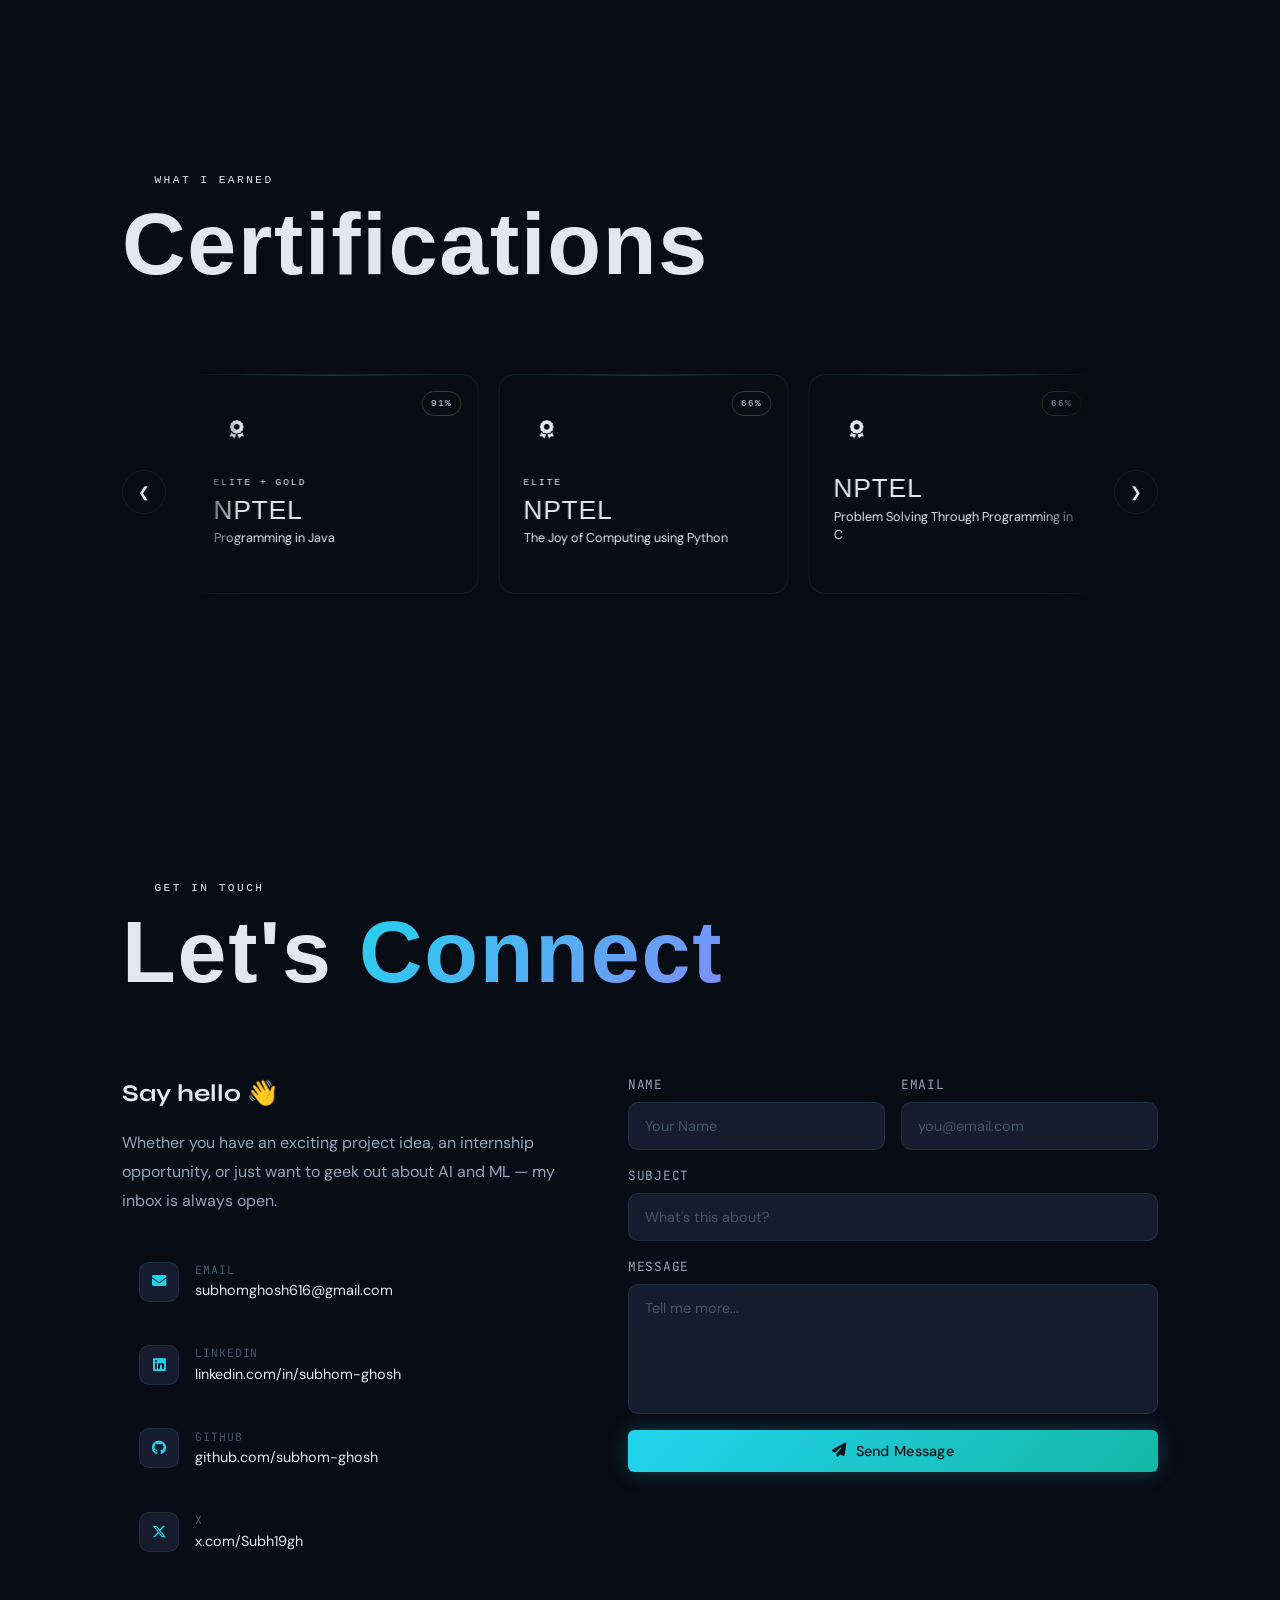
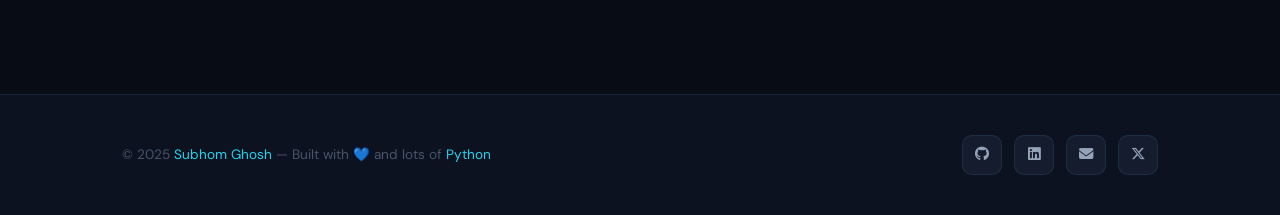
==== commit 0351e7e5: "Add Drone" ====
--- a/index.html
+++ b/index.html
@@ -322,7 +322,7 @@
           </div>
           <div class="project-links">
             <a href="https://github.com/Subhom-Ghosh/NEW-MOODMELODY" class="project-link" target="_blank" rel="noopener noreferrer"><i class="fab fa-github"></i> GitHub</a>
-            <a href="https://moodmelody-screen0.onrender.com" 
+            <a href="https://moodmelody-final-jkas.onrender.com/" 
             class="project-link" target="_blank" 
             rel="noopener noreferrer"
             onclick="this.innerHTML='<i class=\'fas fa-spinner fa-spin\'></i> Waking up...'; setTimeout(() => this.innerHTML='<i class=\'fas fa-arrow-up-right-from-square\'></i> Demo', 5000)">
@@ -365,6 +365,29 @@
   </div>
 </div>
 
+<div class="project-card reveal">
+          <div class="project-featured-badge"><i class="fas fa-star"></i> Featured</div>
+          <div class="project-icon"><i class="fa-solid fa-headphones fa-bounce"></i></div>
+          <div class="project-title">Drone System</div>
+          <div class="project-desc">An AI Powered drone System detects fire and send alerts through ML then spraying water to the fire</div>
+          <div class="tech-stack">
+            <span class="tech-tag">Python</span>
+            <span class="tech-tag">OpenCV</span>
+            <span class="tech-tag">ESP32-CAM</span>
+            <span class="tech-tag">ESP 32</span>
+            <span class="tech-tag">DHT11</span>
+            <span class="tech-tag">MQ-2</span>
+          </div>
+          <div class="project-links">
+            <a href="https://github.com/Subhom-Ghosh/Fire-alert-drone" class="project-link" target="_blank" rel="noopener noreferrer"><i class="fab fa-github"></i> GitHub</a>
+            <a href="images\c429-1f42-4793-a655-1ee02602d844.mp4" 
+            class="project-link" target="_blank" 
+            rel="noopener noreferrer"
+            onclick="this.innerHTML='<i class=\'fas fa-spinner fa-spin\'></i> Waking up...'; setTimeout(() => this.innerHTML='<i class=\'fas fa-arrow-up-right-from-square\'></i> Demo', 5000)">
+  <i class="fas fa-arrow-up-right-from-square"></i> Demo
+</a>
+          </div>
+        </div>
 
       </div>
     </div>
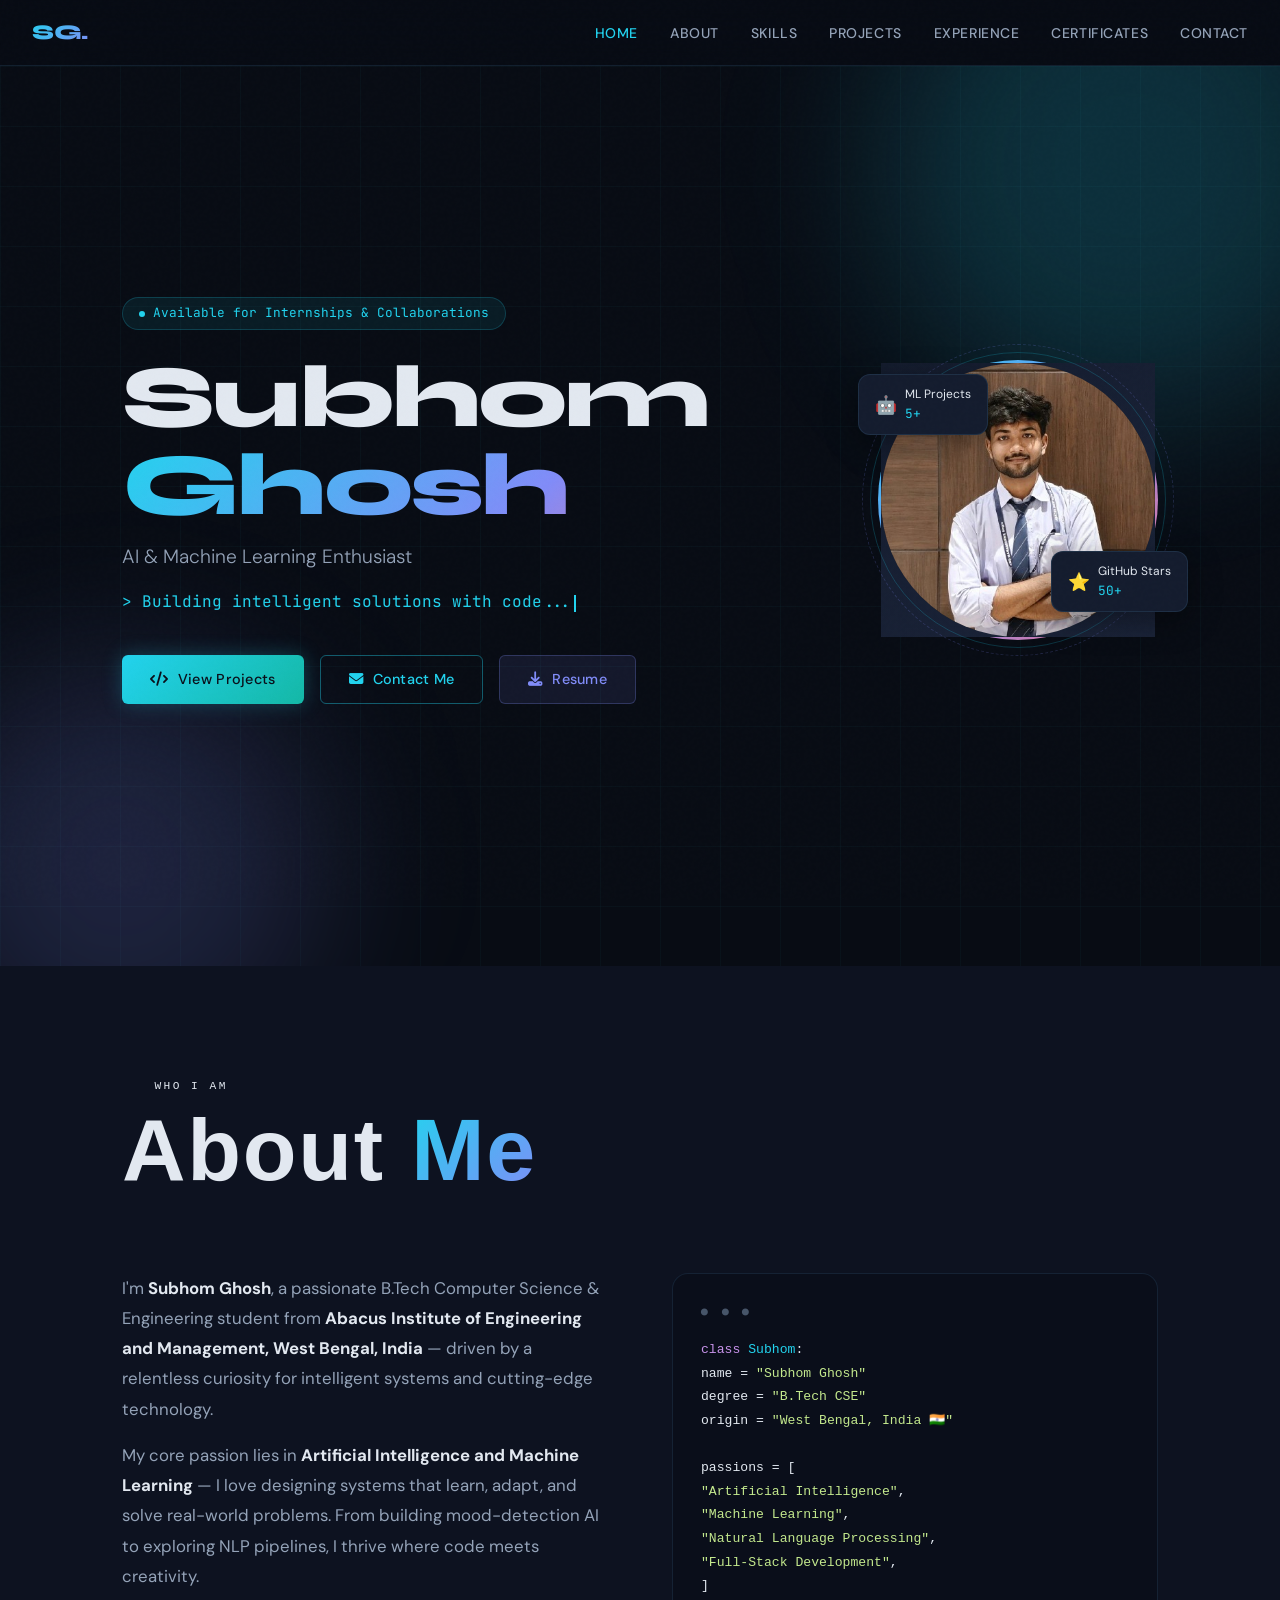
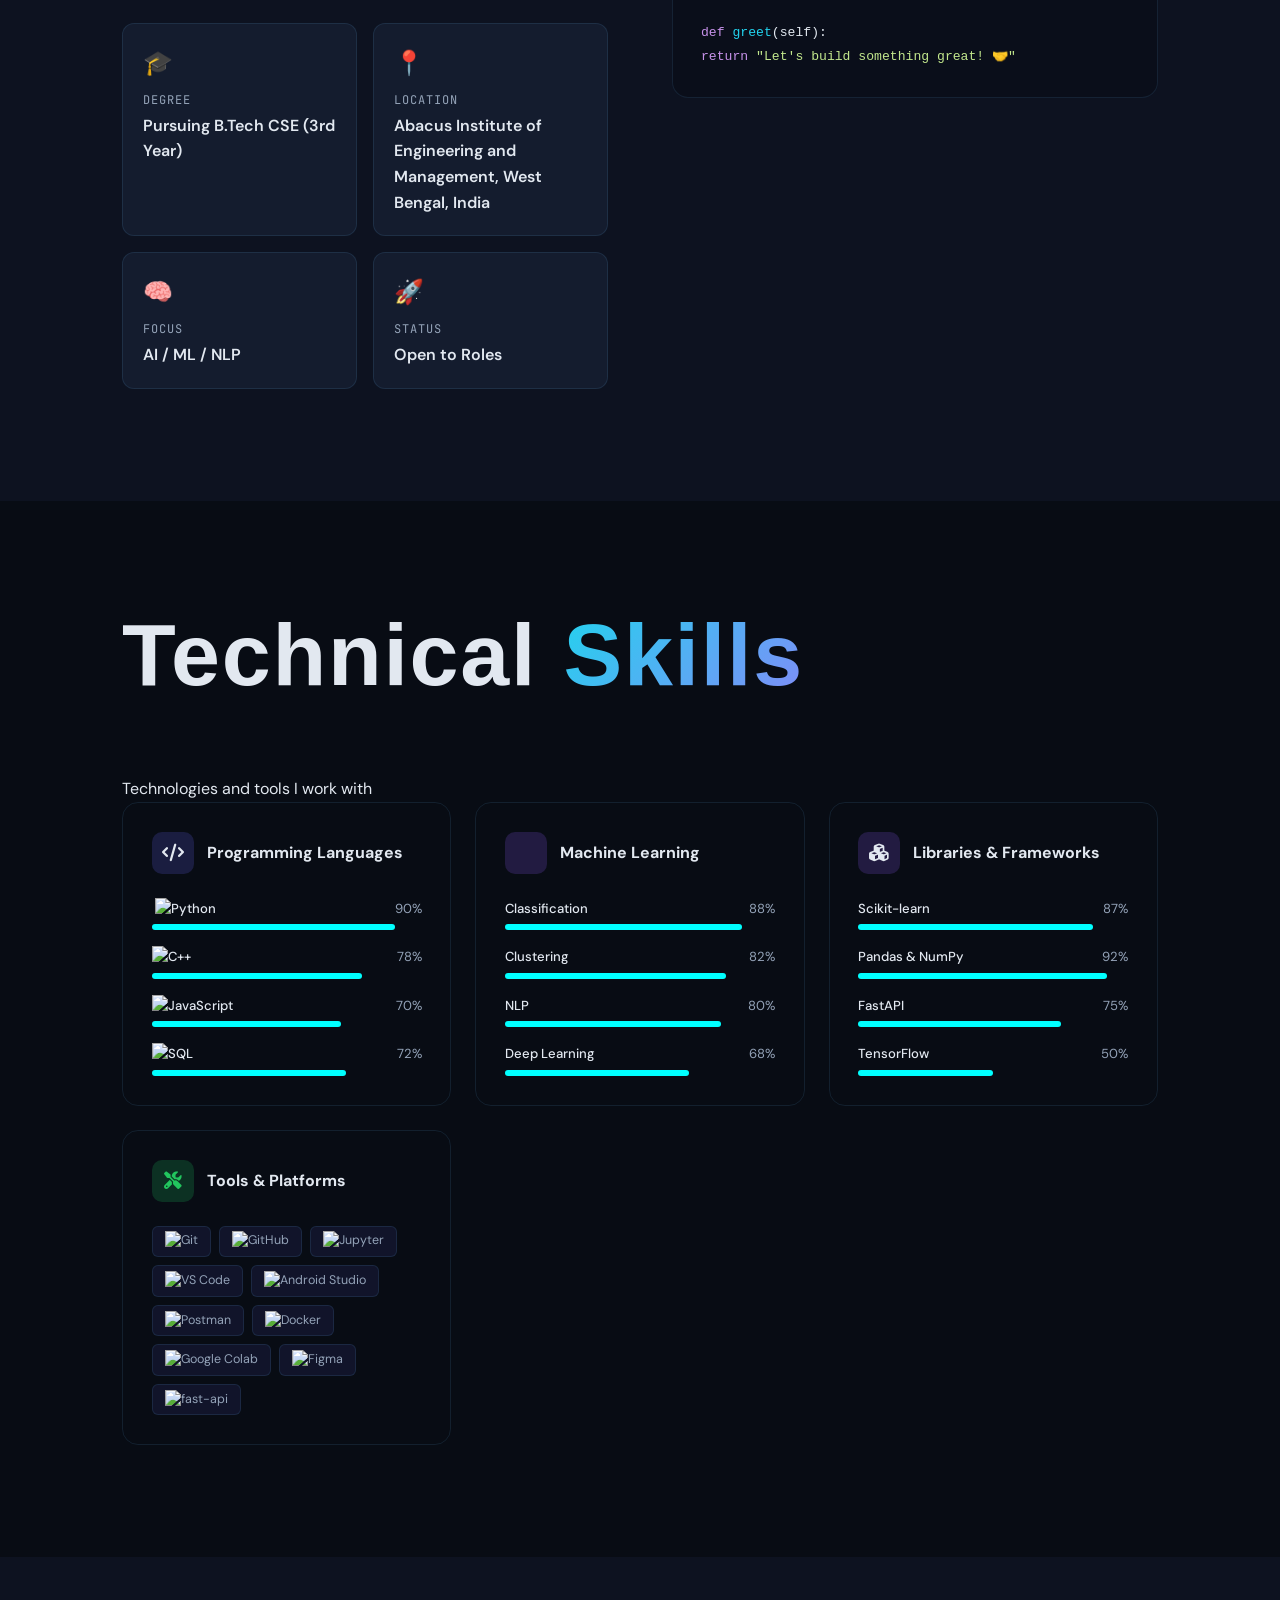
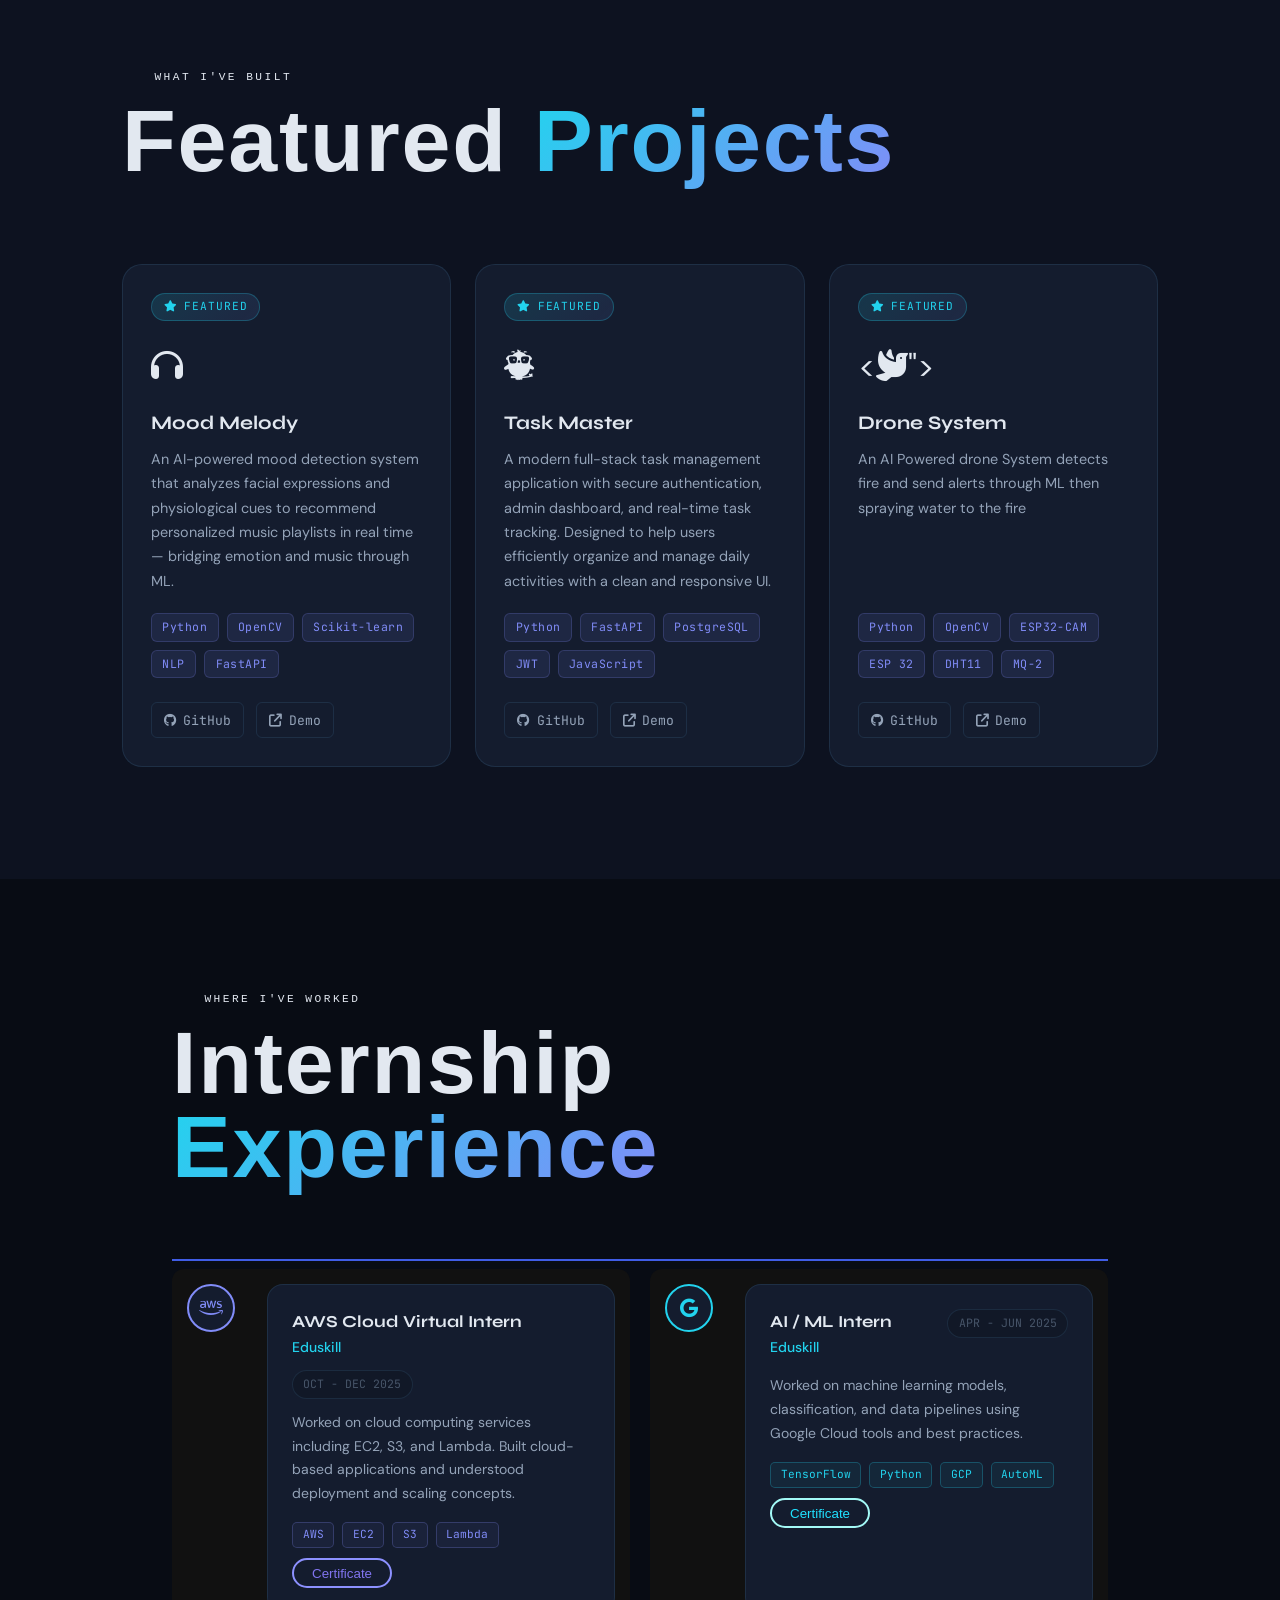
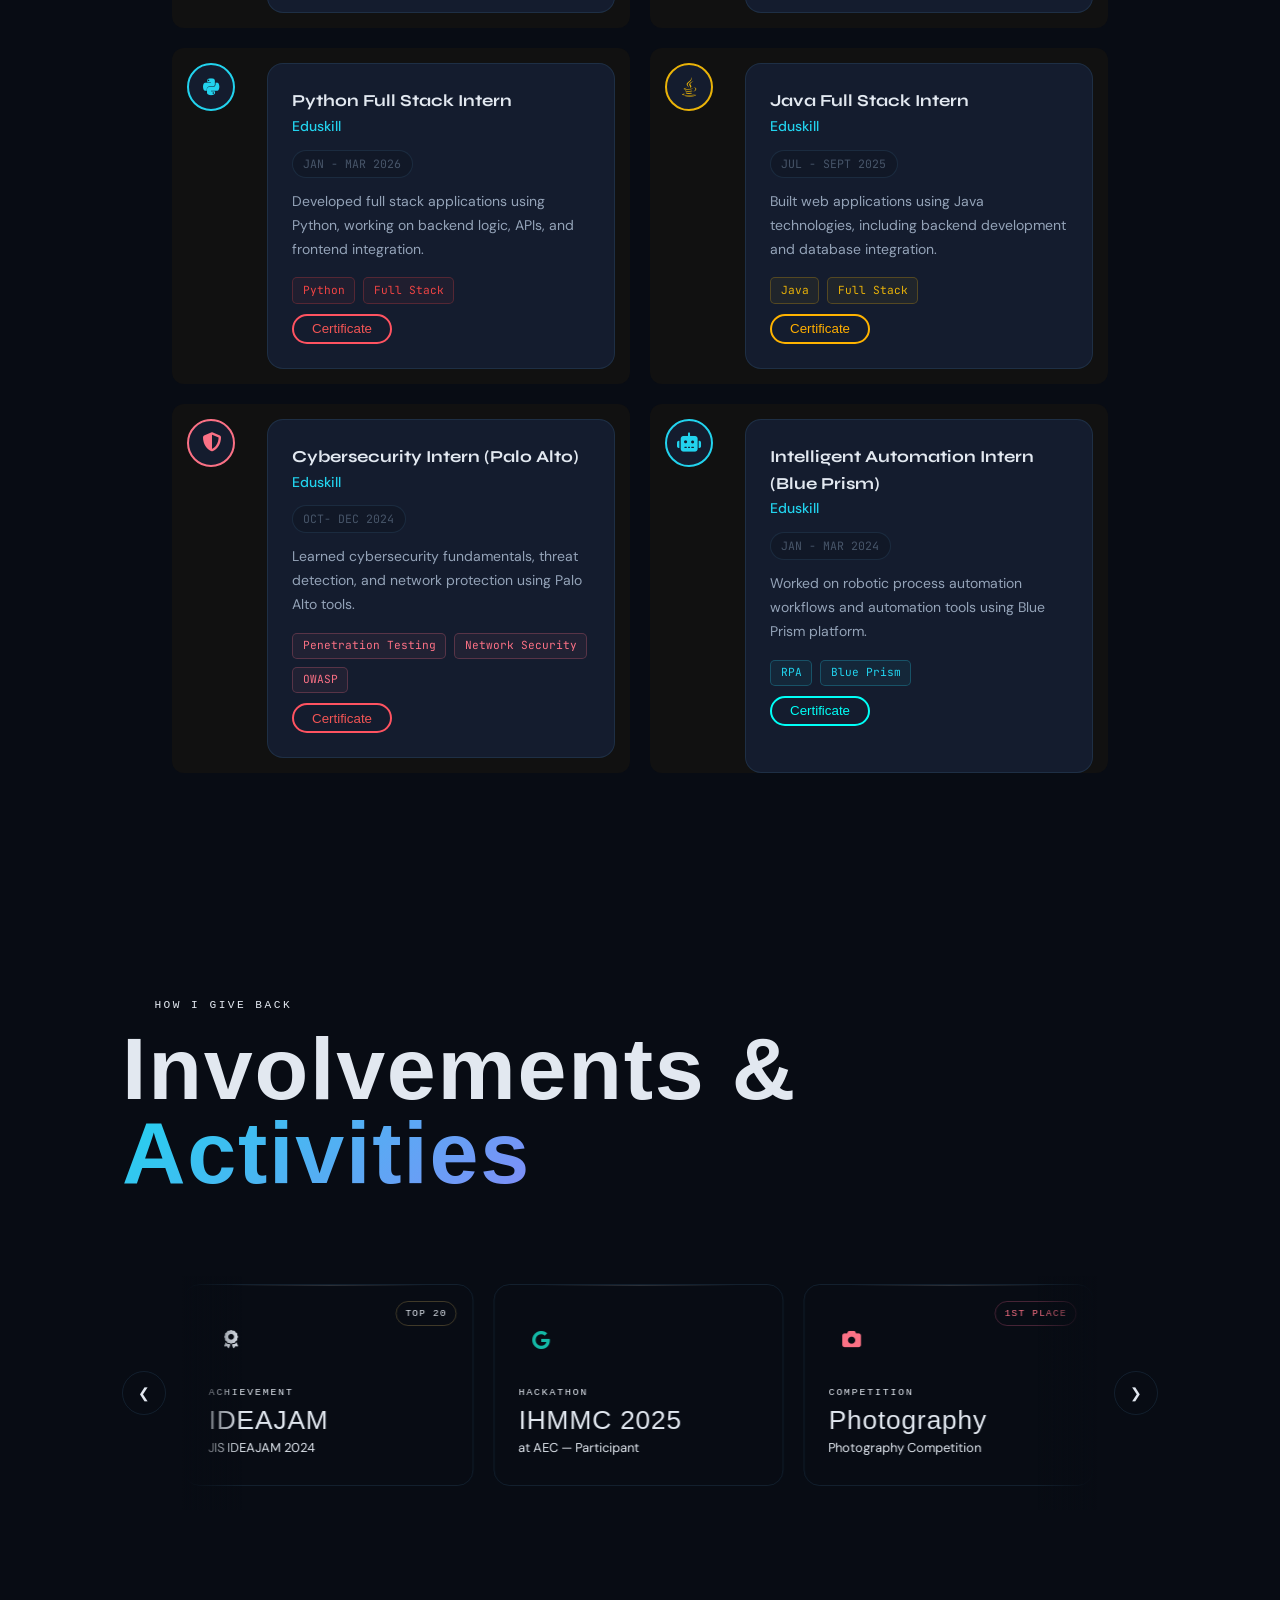
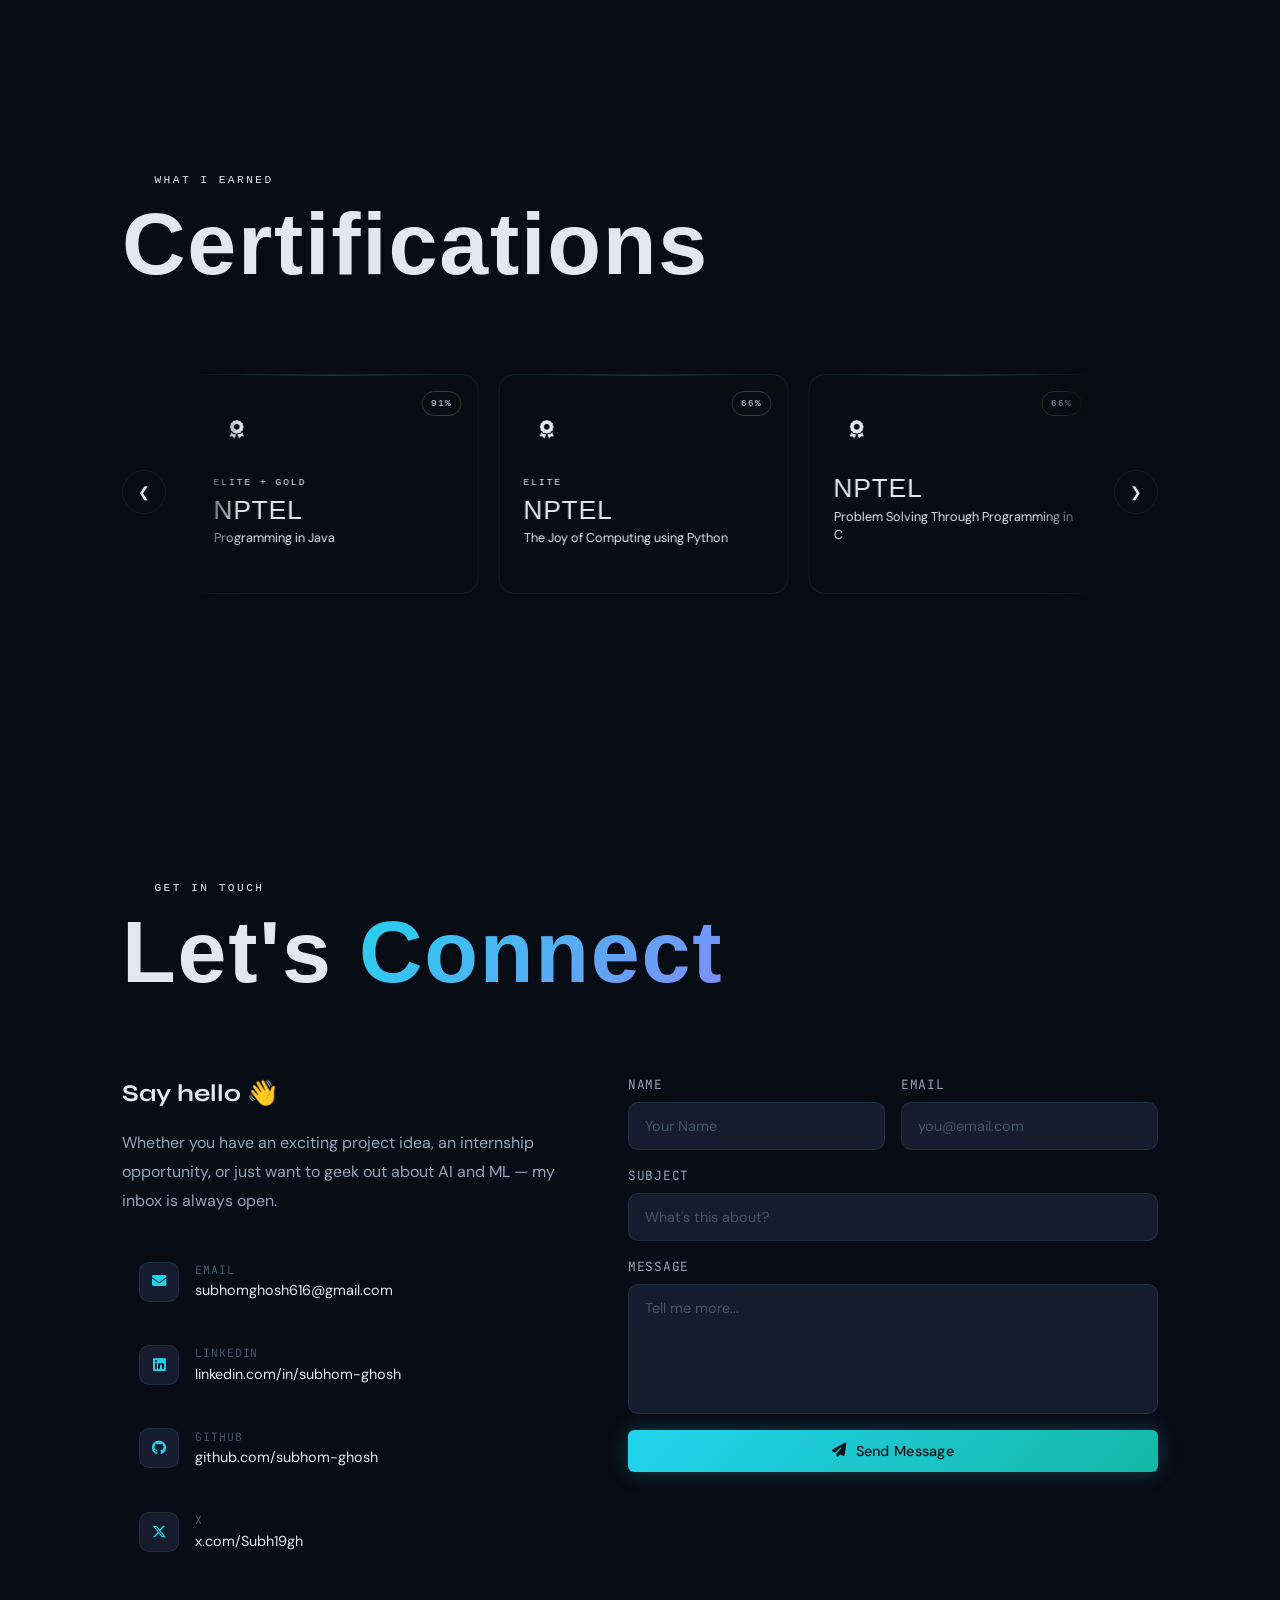
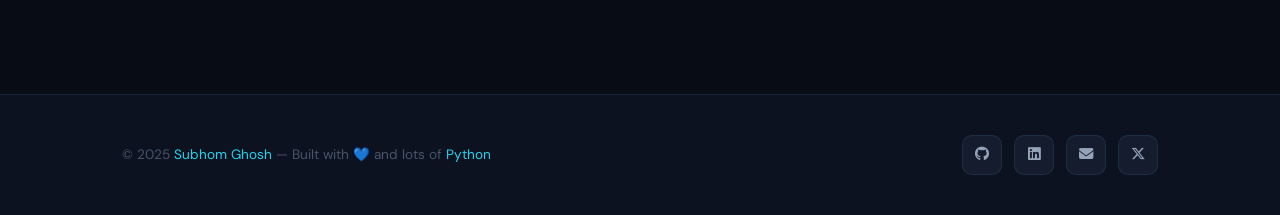
==== commit 686d0a09: "Add Drone" ====
--- a/index.html
+++ b/index.html
@@ -367,7 +367,7 @@
 
 <div class="project-card reveal">
           <div class="project-featured-badge"><i class="fas fa-star"></i> Featured</div>
-          <div class="project-icon"><i class="fa-solid fa-headphones fa-bounce"></i></div>
+          <div class="project-icon"><<i class="fa-sharp-duotone fa-solid fa-dove fa-bounce fa-canvas-roomy"></i>"></i></div>
           <div class="project-title">Drone System</div>
           <div class="project-desc">An AI Powered drone System detects fire and send alerts through ML then spraying water to the fire</div>
           <div class="tech-stack">
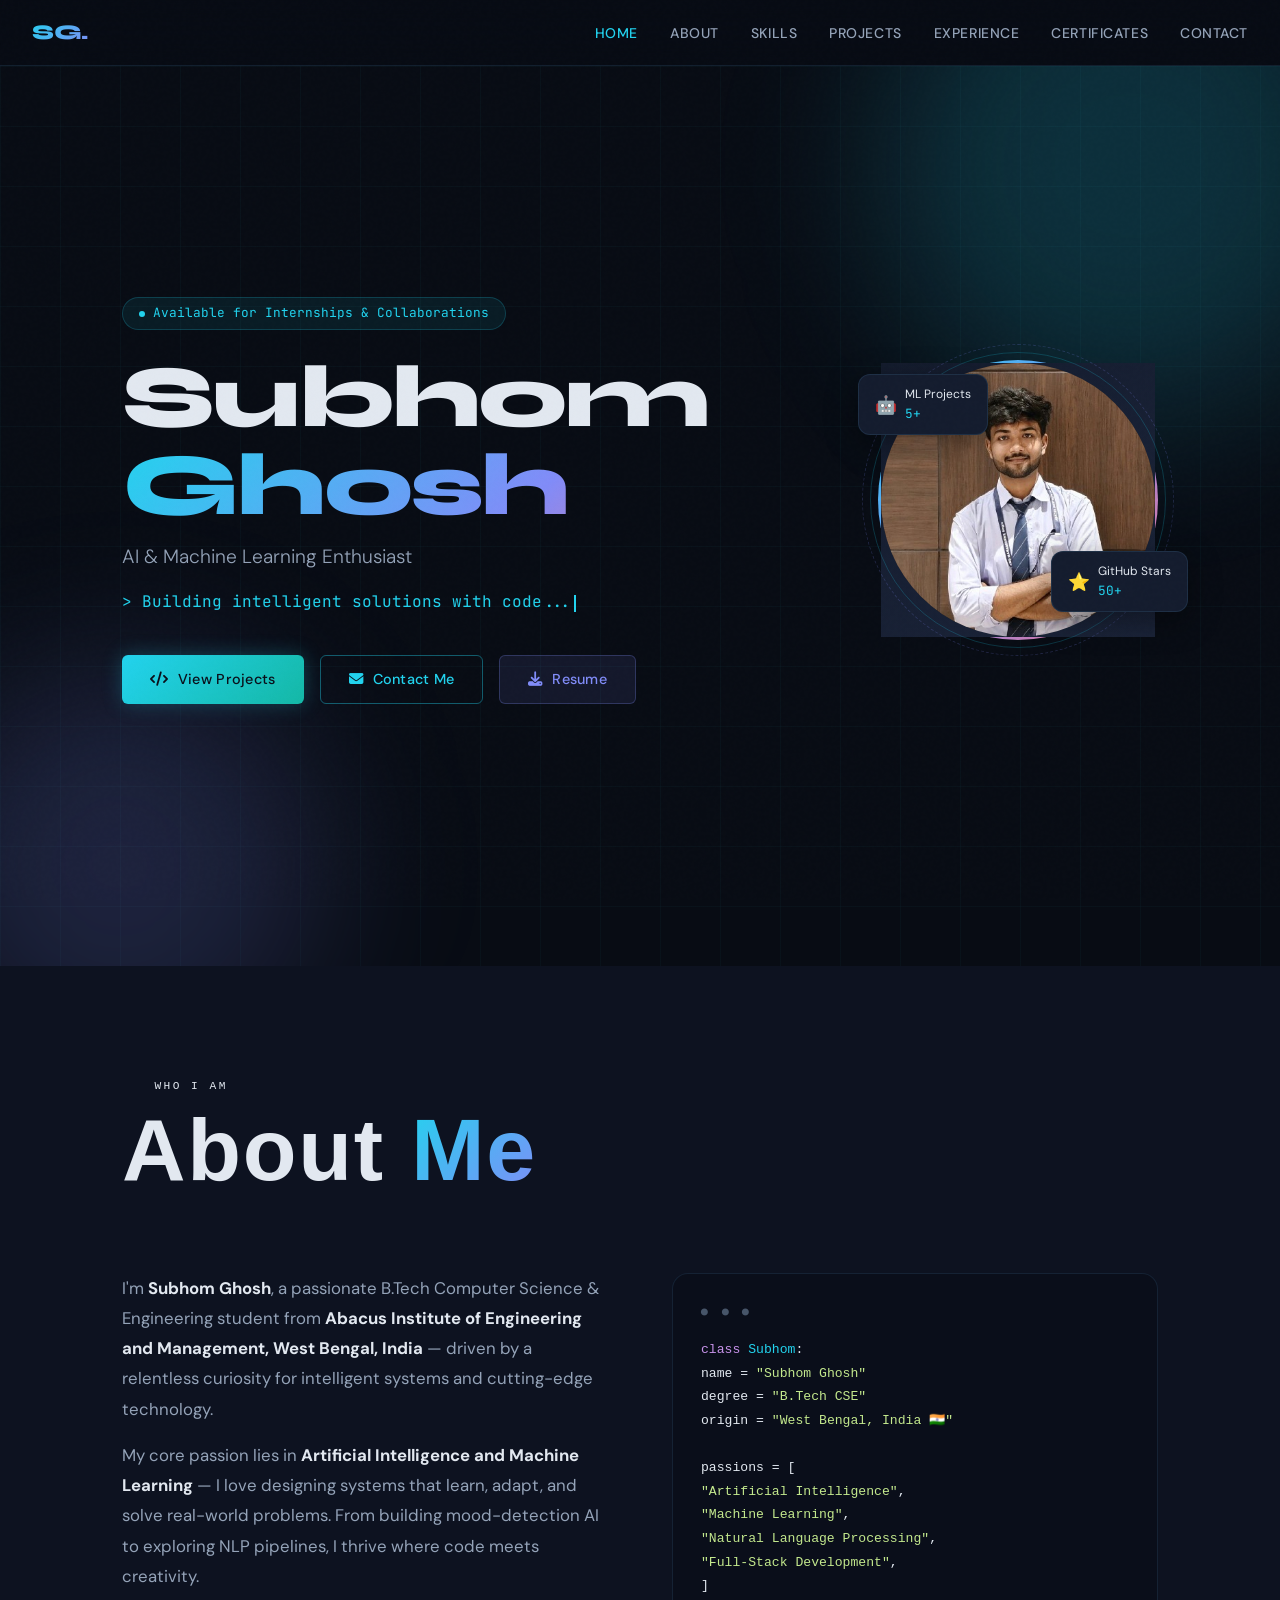
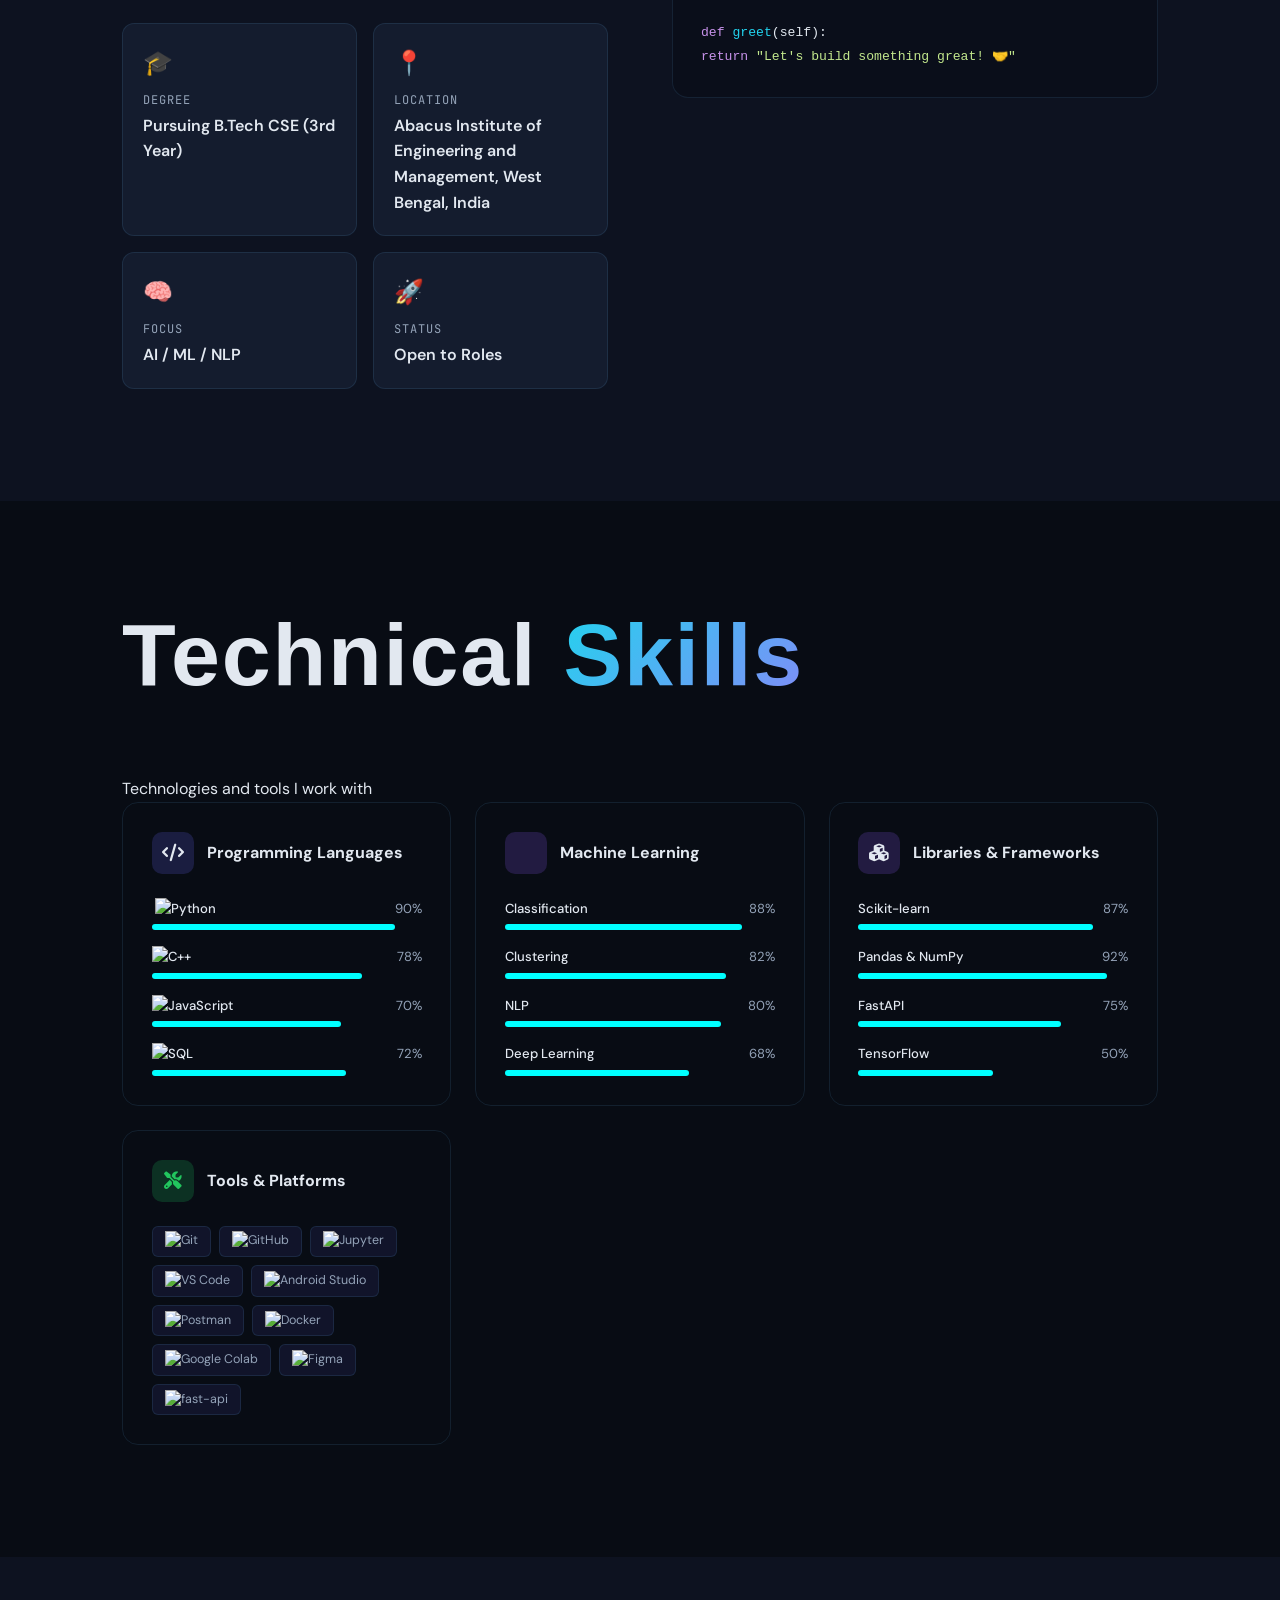
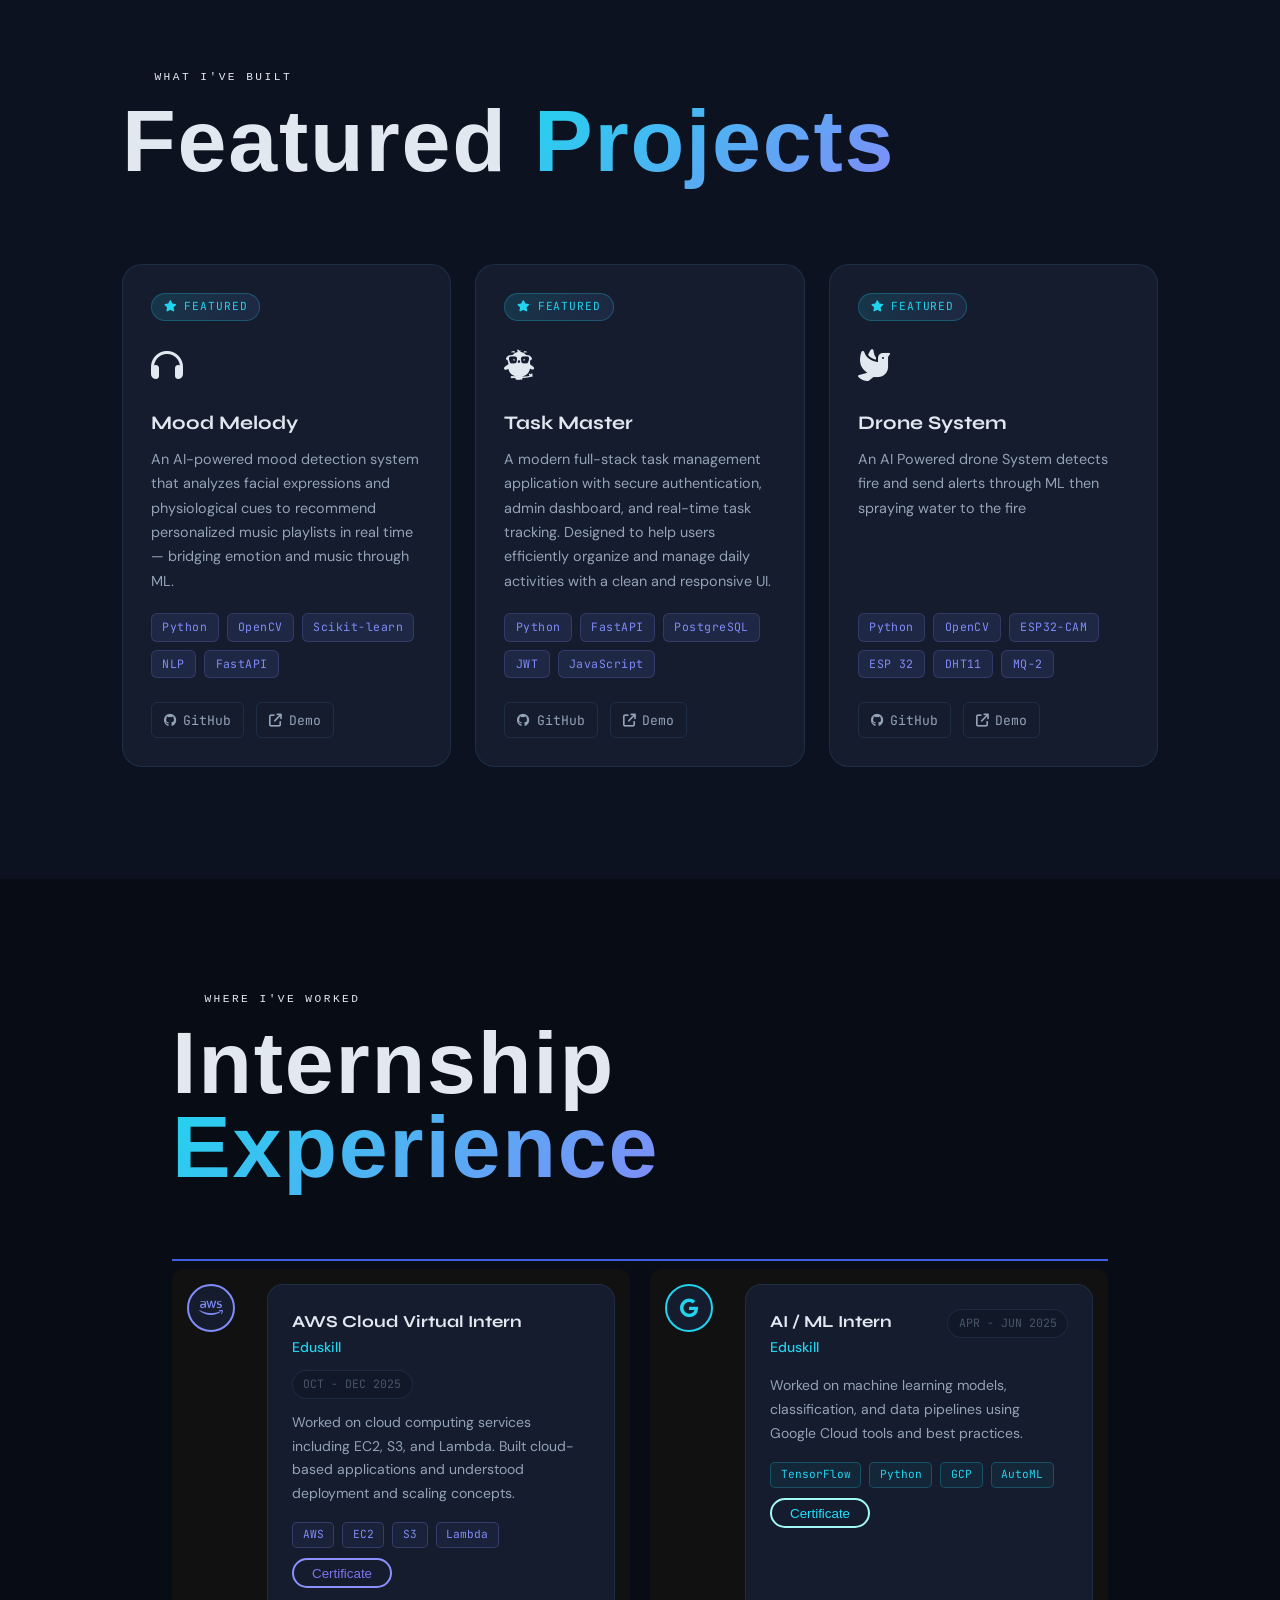
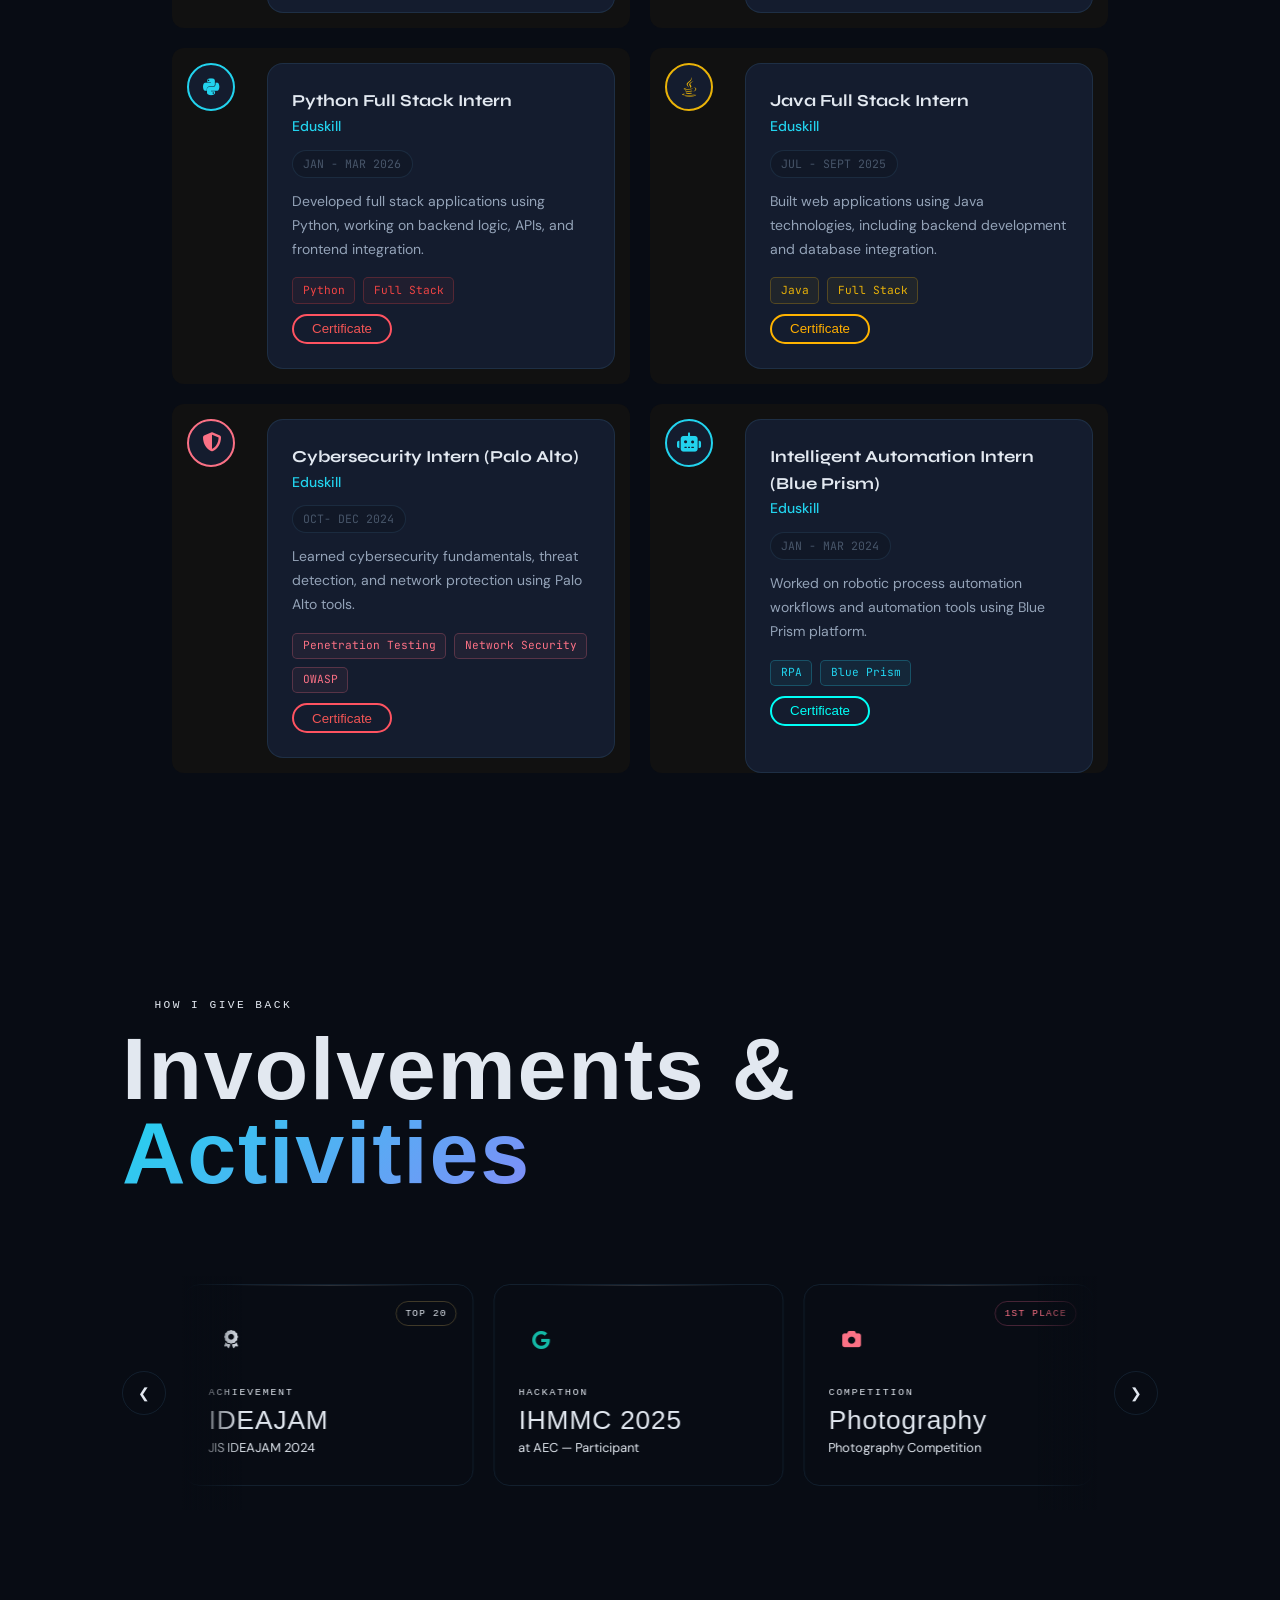
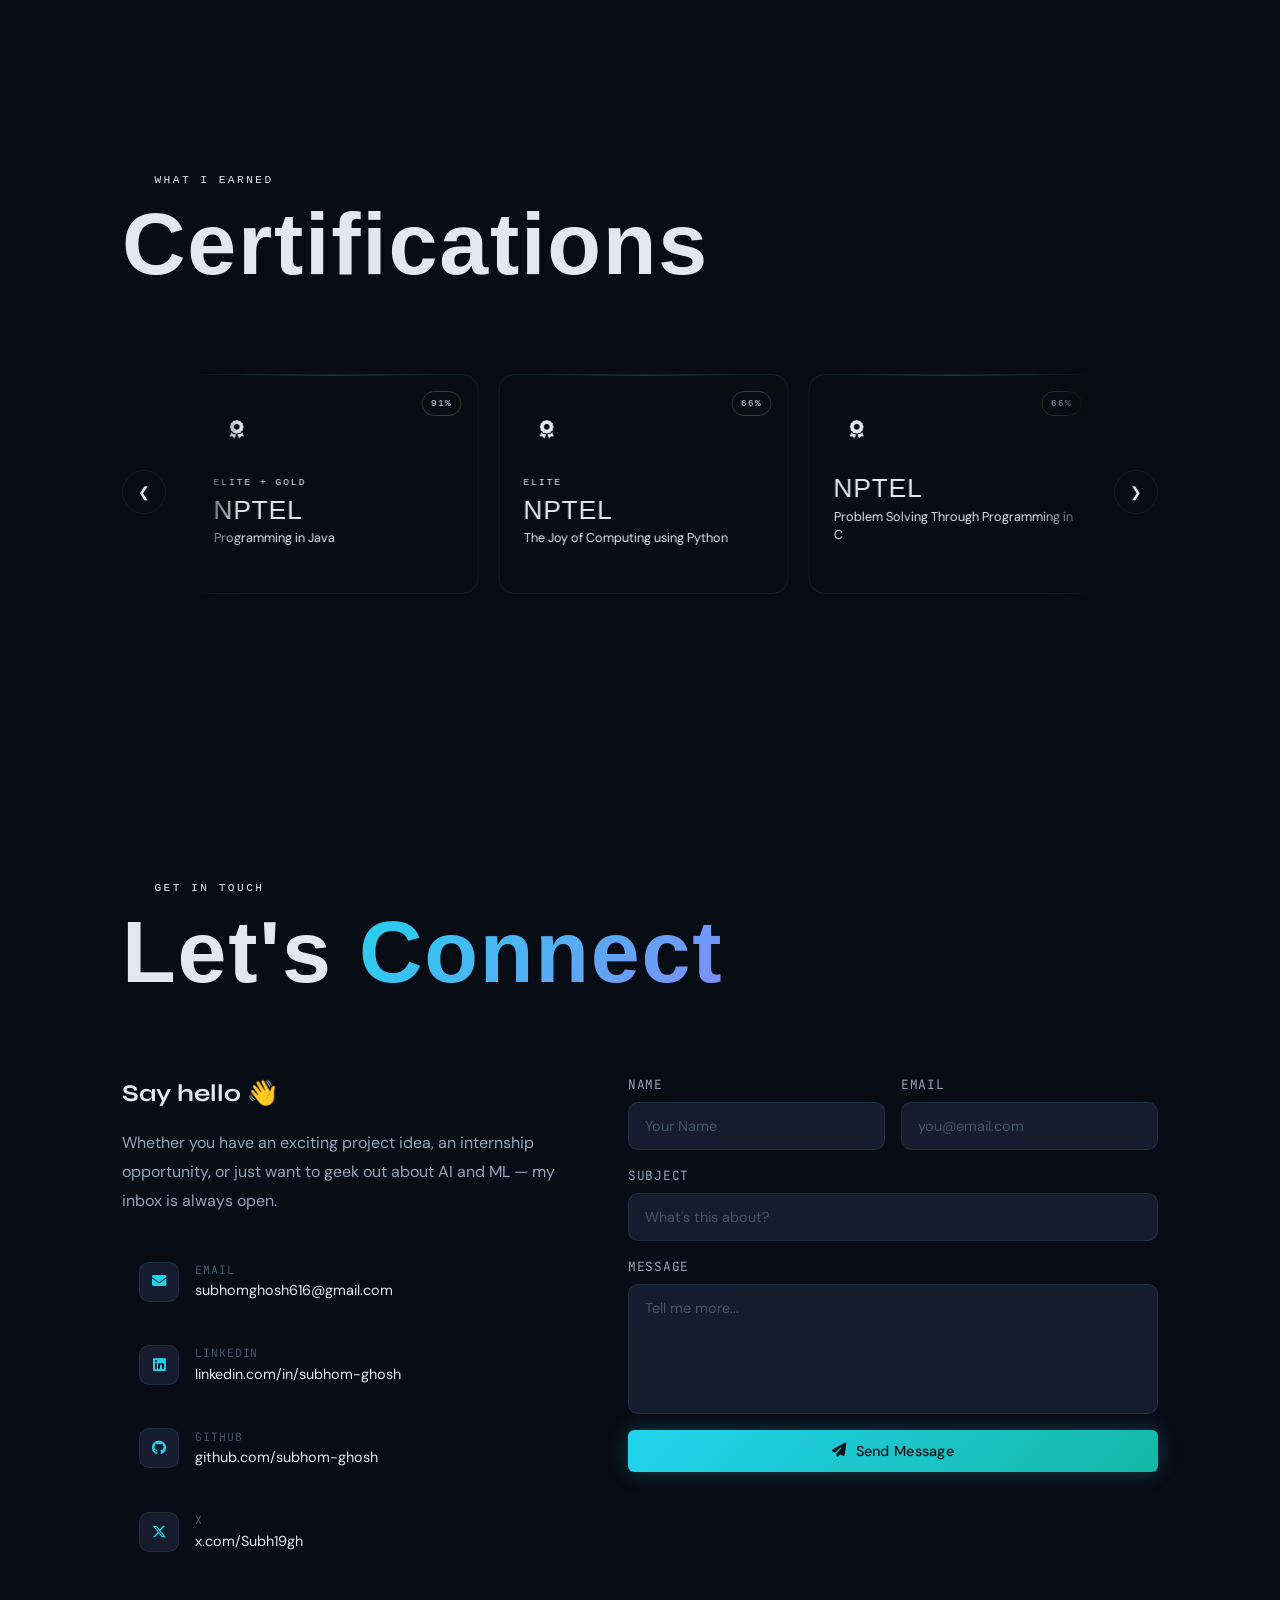
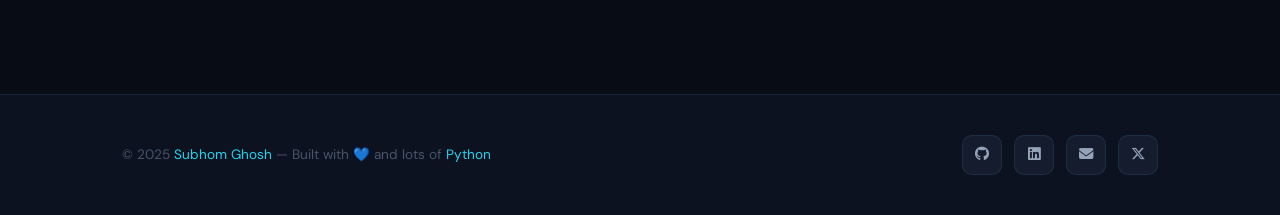
==== commit 19d7f11b: "Add Drone" ====
--- a/index.html
+++ b/index.html
@@ -367,7 +367,7 @@
 
 <div class="project-card reveal">
           <div class="project-featured-badge"><i class="fas fa-star"></i> Featured</div>
-          <div class="project-icon"><<i class="fa-sharp-duotone fa-solid fa-dove fa-bounce fa-canvas-roomy"></i>"></i></div>
+          <div class="project-icon"><i class="fa-solid fa-dove fa-bounce fa-canvas-roomy"></i></div>
           <div class="project-title">Drone System</div>
           <div class="project-desc">An AI Powered drone System detects fire and send alerts through ML then spraying water to the fire</div>
           <div class="tech-stack">
